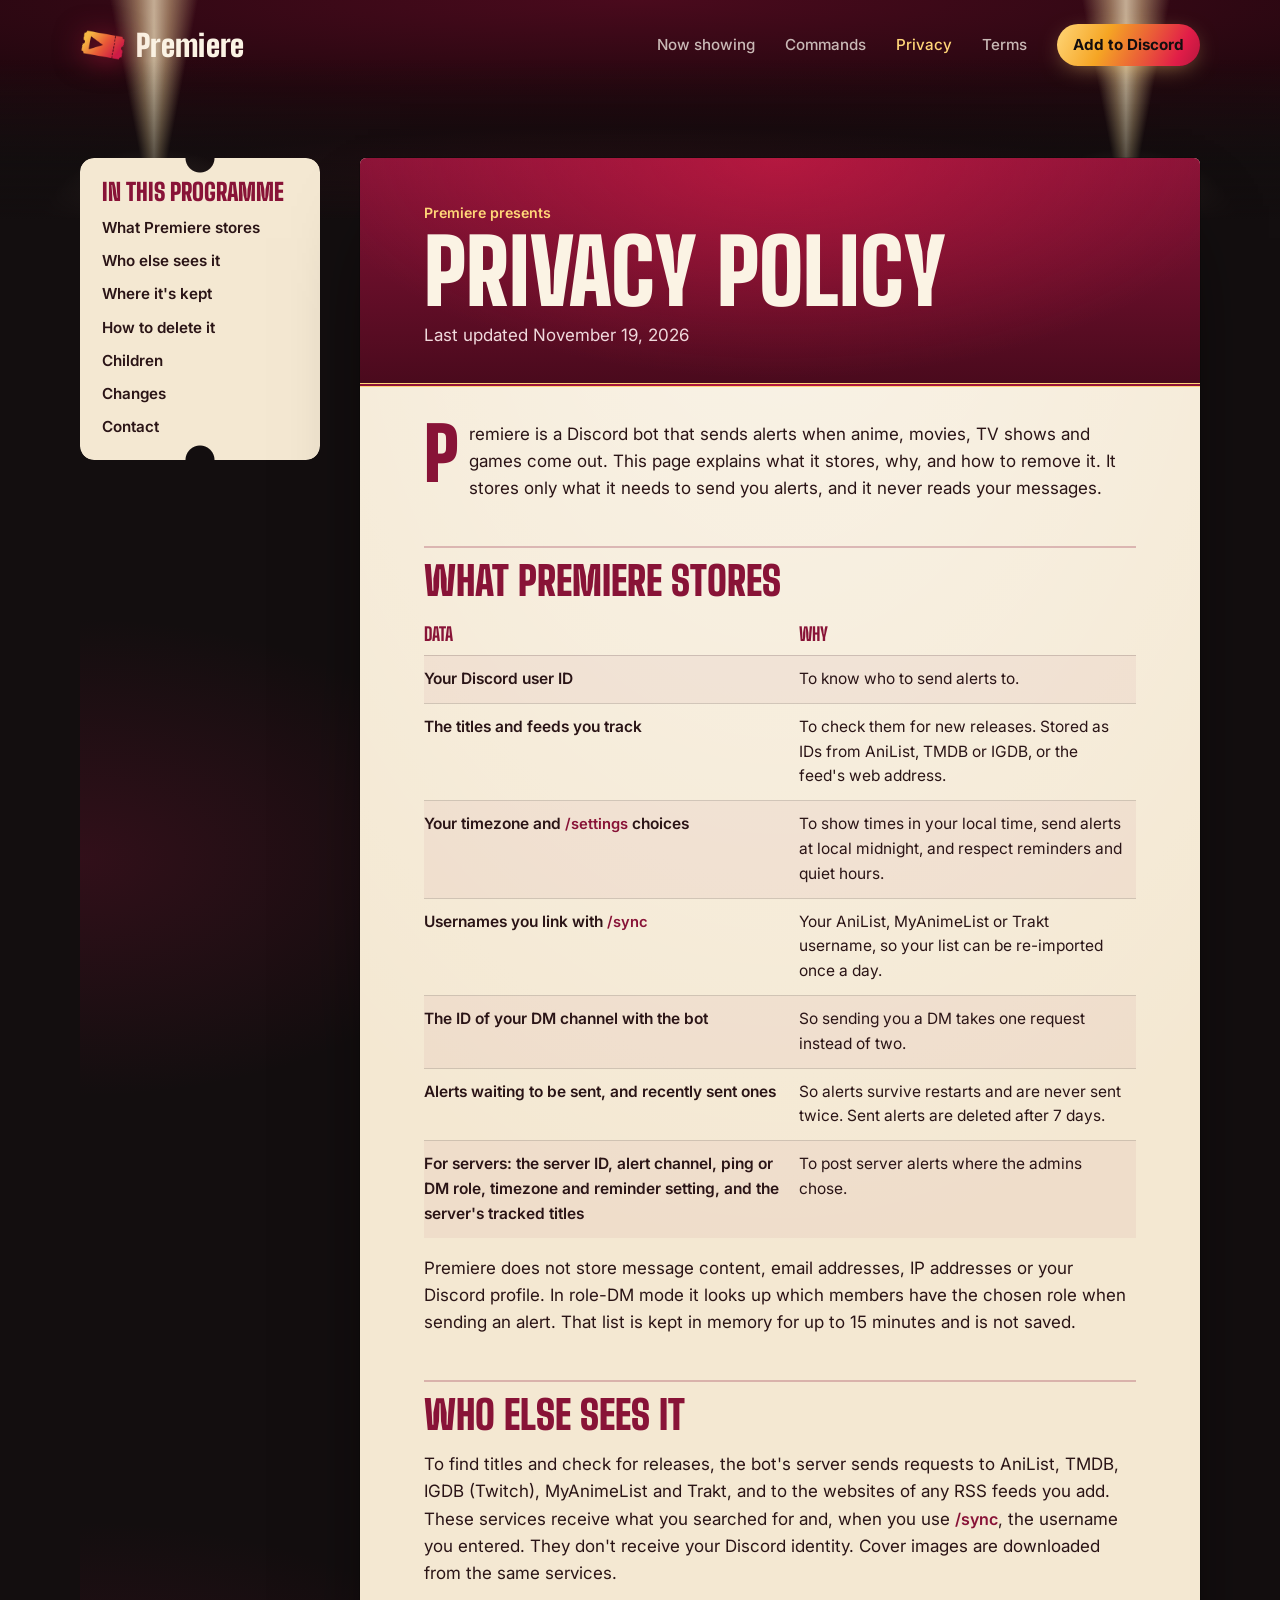
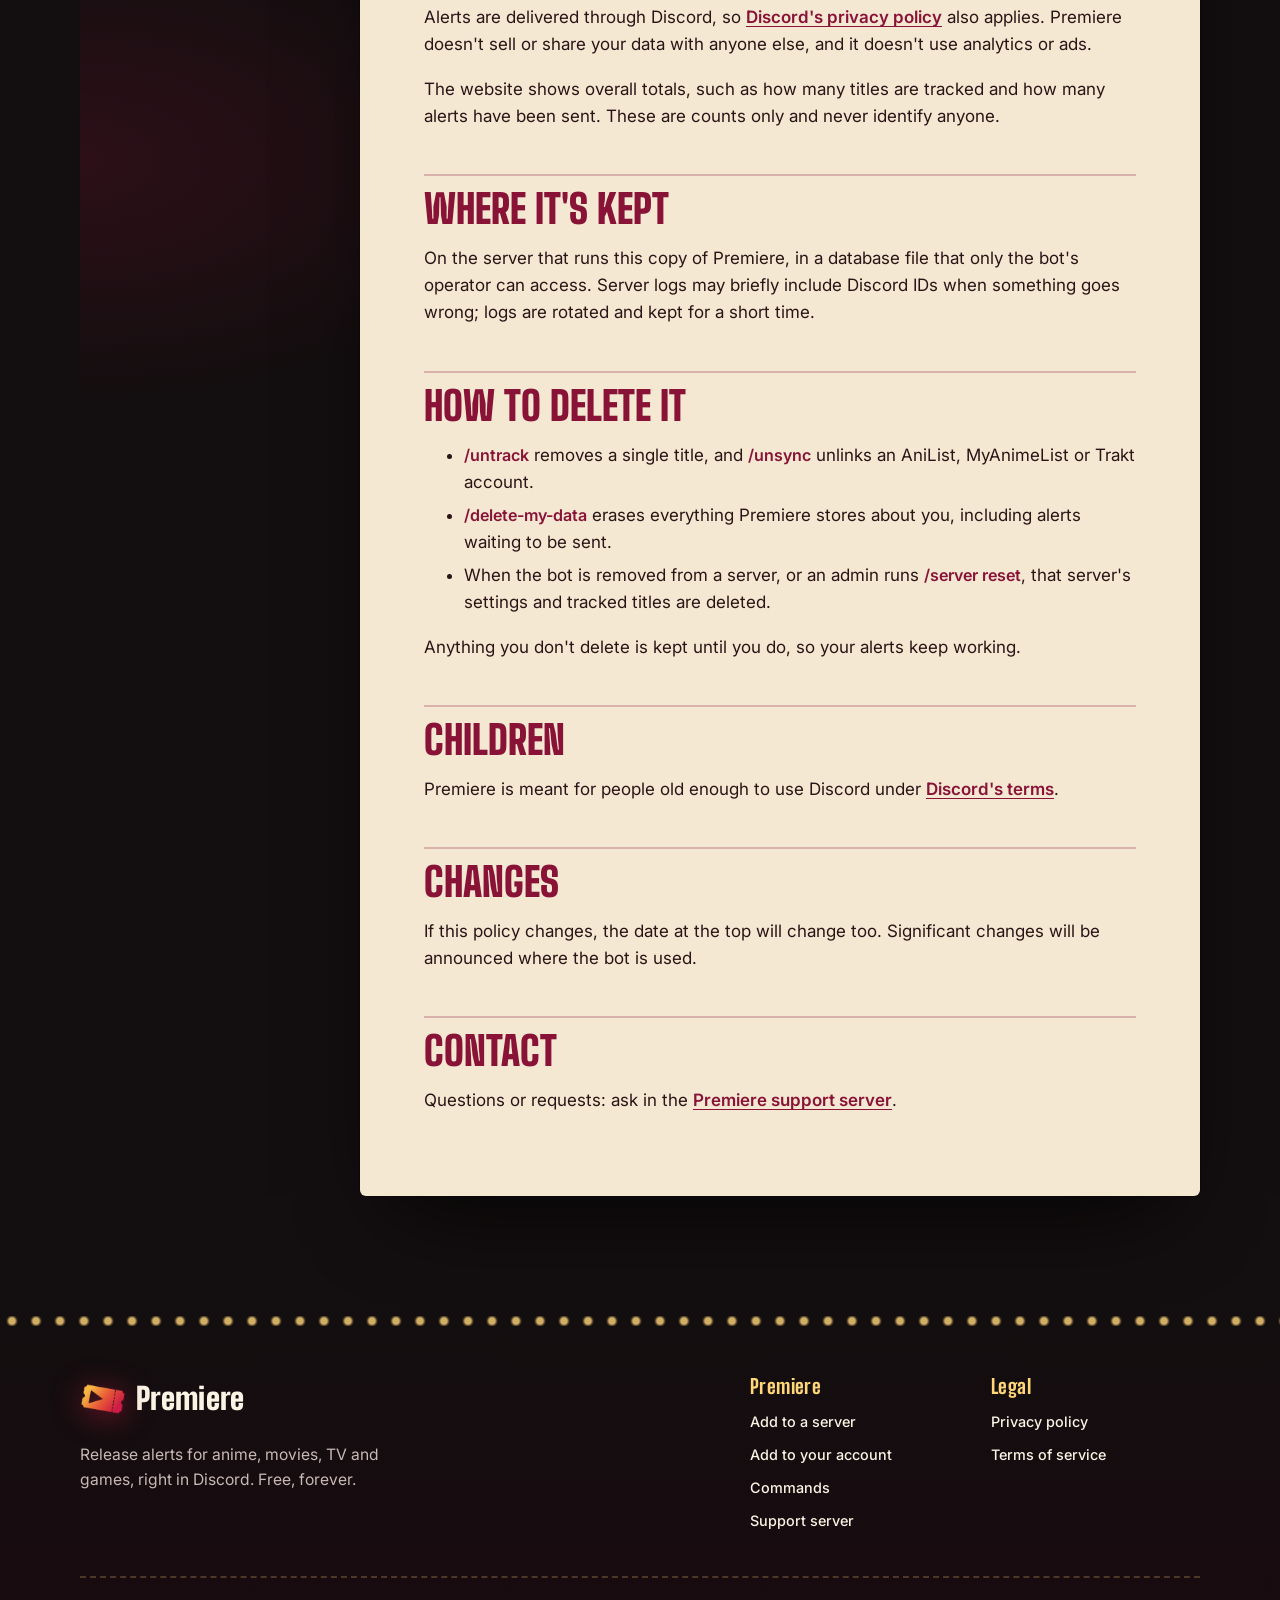
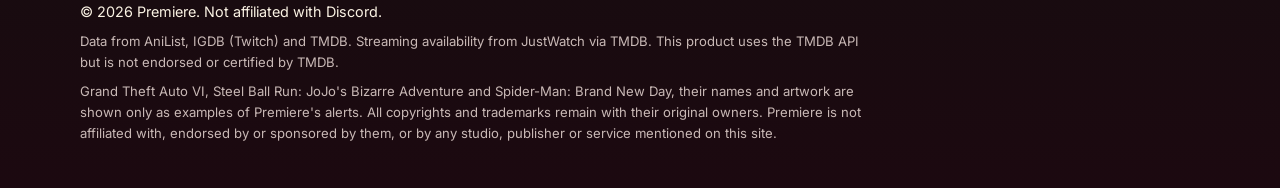
==== privacy.html @ 17293831 "Lobby cases for Why add Premiere, softer background, transparent favicon - Each promise is a lit pos" ====
<!doctype html>
<html lang="en">
<head>
  <meta charset="utf-8">
  <meta name="viewport" content="width=device-width, initial-scale=1">
  <title>Privacy policy · Premiere</title>
  <meta name="description" content="What the Premiere Discord bot stores, why, and how to delete it.">
  <link rel="icon" href="favicon.ico" sizes="48x48">
  <link rel="icon" href="assets/favicon.png" type="image/png">
  <link rel="apple-touch-icon" href="assets/apple-touch-icon.png">
  <link rel="preconnect" href="https://fonts.googleapis.com">
  <link rel="preconnect" href="https://fonts.gstatic.com" crossorigin>
  <link href="https://fonts.googleapis.com/css2?family=Big+Shoulders+Display:wght@800;900&family=Inter:wght@400;500;600;700&display=swap" rel="stylesheet">
  <link rel="stylesheet" href="style.css">
</head>
<body>
  <div class="stage stage-short">
    <div class="searchlight left" aria-hidden="true"></div>
    <div class="searchlight right" aria-hidden="true"></div>
    <header class="site-header wrap">
    <a class="brand" href="./"><img src="assets/logo.png" alt="" width="44" height="44">Premiere</a>
    <nav class="site-nav" aria-label="Site">
      <a class="nav-extra" href="./#now-showing">Now showing</a>
      <a class="nav-extra" href="./#commands">Commands</a>
      <a href="privacy.html" aria-current="page">Privacy</a>
      <a href="terms.html">Terms</a>
      <a class="nav-cta" href="https://discord.com/oauth2/authorize?client_id=1572778431991517194&amp;scope=bot+applications.commands&amp;permissions=183296&amp;integration_type=0">Add to Discord</a>
    </nav>
  </header>
  </div>

  <main class="wrap playbill-stage">
      <div class="playbill-layout">
        <nav class="toc" aria-label="On this page">
          <p>In this programme</p>
          <ol>
          <li><a href="#what-premiere-stores">What Premiere stores</a></li>
          <li><a href="#who-else-sees-it">Who else sees it</a></li>
          <li><a href="#where-its-kept">Where it's kept</a></li>
          <li><a href="#how-to-delete-it">How to delete it</a></li>
          <li><a href="#children">Children</a></li>
          <li><a href="#changes">Changes</a></li>
          <li><a href="#contact">Contact</a></li>
          </ol>
        </nav>
        <article class="playbill">
          <header class="playbill-band">
            <small>Premiere presents</small>
            <h1>Privacy policy</h1>
            <p class="updated">Last updated November 19, 2026</p>
          </header>
<p>Premiere is a Discord bot that sends alerts when anime, movies, TV shows and games come out. This page explains what it stores, why, and how to remove it. It stores only what it needs to send you alerts, and it never reads your messages.</p>

    <h2 id="what-premiere-stores">What Premiere stores</h2>
    <table>
      <thead><tr><th scope="col">Data</th><th scope="col">Why</th></tr></thead>
      <tbody>
        <tr><td>Your Discord user ID</td><td>To know who to send alerts to.</td></tr>
        <tr><td>The titles and feeds you track</td><td>To check them for new releases. Stored as IDs from AniList, TMDB or IGDB, or the feed's web address.</td></tr>
        <tr><td>Your timezone and <code>/settings</code> choices</td><td>To show times in your local time, send alerts at local midnight, and respect reminders and quiet hours.</td></tr>
        <tr><td>Usernames you link with <code>/sync</code></td><td>Your AniList, MyAnimeList or Trakt username, so your list can be re-imported once a day.</td></tr>
        <tr><td>The ID of your DM channel with the bot</td><td>So sending you a DM takes one request instead of two.</td></tr>
        <tr><td>Alerts waiting to be sent, and recently sent ones</td><td>So alerts survive restarts and are never sent twice. Sent alerts are deleted after 7 days.</td></tr>
        <tr><td>For servers: the server ID, alert channel, ping or DM role, timezone and reminder setting, and the server's tracked titles</td><td>To post server alerts where the admins chose.</td></tr>
      </tbody>
    </table>

    <p>Premiere does not store message content, email addresses, IP addresses or your Discord profile. In role-DM mode it looks up which members have the chosen role when sending an alert. That list is kept in memory for up to 15 minutes and is not saved.</p>

    <h2 id="who-else-sees-it">Who else sees it</h2>
    <p>To find titles and check for releases, the bot's server sends requests to AniList, TMDB, IGDB (Twitch), MyAnimeList and Trakt, and to the websites of any RSS feeds you add. These services receive what you searched for and, when you use <code>/sync</code>, the username you entered. They don't receive your Discord identity. Cover images are downloaded from the same services.</p>
    <p>Alerts are delivered through Discord, so <a href="https://discord.com/privacy">Discord's privacy policy</a> also applies. Premiere doesn't sell or share your data with anyone else, and it doesn't use analytics or ads.</p>
    <p>The website shows overall totals, such as how many titles are tracked and how many alerts have been sent. These are counts only and never identify anyone.</p>

    <h2 id="where-its-kept">Where it's kept</h2>
    <p>On the server that runs this copy of Premiere, in a database file that only the bot's operator can access. Server logs may briefly include Discord IDs when something goes wrong; logs are rotated and kept for a short time.</p>

    <h2 id="how-to-delete-it">How to delete it</h2>
    <ul>
      <li><code>/untrack</code> removes a single title, and <code>/unsync</code> unlinks an AniList, MyAnimeList or Trakt account.</li>
      <li><code>/delete-my-data</code> erases everything Premiere stores about you, including alerts waiting to be sent.</li>
      <li>When the bot is removed from a server, or an admin runs <code>/server reset</code>, that server's settings and tracked titles are deleted.</li>
    </ul>
    <p>Anything you don't delete is kept until you do, so your alerts keep working.</p>

    <h2 id="children">Children</h2>
    <p>Premiere is meant for people old enough to use Discord under <a href="https://discord.com/terms">Discord's terms</a>.</p>

    <h2 id="changes">Changes</h2>
    <p>If this policy changes, the date at the top will change too. Significant changes will be announced where the bot is used.</p>

    <h2 id="contact">Contact</h2>
    <p>Questions or requests: ask in the <a href="https://discord.gg/dvxegavKFR">Premiere support server</a>.</p>
        </article>
      </div>
    </main>

  <footer class="site-footer">
    <div class="wrap footer-grid">
      <div class="footer-brand">
        <a class="brand" href="./"><img src="assets/logo.png" alt="" width="46" height="46">Premiere</a>
        <p>Release alerts for anime, movies, TV and games, right in Discord. Free, forever.</p>
      </div>
      <nav class="footer-cols" aria-label="Footer">
        <div>
          <h2>Premiere</h2>
          <ul>
            <li><a data-invite="server" href="https://discord.com/oauth2/authorize?client_id=1572778431991517194&amp;scope=bot+applications.commands&amp;permissions=183296&amp;integration_type=0">Add to a server</a></li>
            <li><a data-invite="user" href="https://discord.com/oauth2/authorize?client_id=1572778431991517194&amp;scope=applications.commands&amp;integration_type=1">Add to your account</a></li>
            <li><a href="./#commands">Commands</a></li>
            <li><a href="https://discord.gg/dvxegavKFR">Support server</a></li>
          </ul>
        </div>
        <div>
          <h2>Legal</h2>
          <ul>
            <li><a href="privacy.html">Privacy policy</a></li>
            <li><a href="terms.html">Terms of service</a></li>
          </ul>
        </div>
      </nav>
    </div>
    <div class="wrap footer-fine">
      <p class="owner">&copy; 2026 Premiere. Not affiliated with Discord.</p>
      <p>Data from AniList, IGDB (Twitch) and TMDB. Streaming availability from JustWatch via TMDB. This product uses the TMDB API but is not endorsed or certified by TMDB.</p>
      <p>Grand Theft Auto VI, Steel Ball Run: JoJo's Bizarre Adventure and Spider-Man: Brand New Day, their names and artwork are shown only as examples of Premiere's alerts. All copyrights and trademarks remain with their original owners. Premiere is not affiliated with, endorsed by or sponsored by them, or by any studio, publisher or service mentioned on this site.</p>
    </div>
  </footer>
</body>
</html>
---- style.css ----
/* Premiere: a cinema premiere. Searchlights, a marquee, film, tickets, a playbill.
   Palette is the ticket logo's: champagne gold into crimson and velvet. */
:root {
  --ink: #130e0f;
  --ink-2: #1c1517;
  --line: #3a2a2d;
  --velvet: #881337;
  --velvet-deep: #4a0a1d;
  --crimson: #e11d48;
  --amber: #f5a524;
  --champagne: #ffd678;
  --paper: #fbf3e4;
  --paper-dim: #c9b9b6;
  --playbill: #f4e8d2;
  --playbill-ink: #2a1416;
  --ticket: linear-gradient(115deg, #ffd678 0%, #f5a524 34%, #ea5b38 62%, #e11d48 84%, #b8163f 100%);

  --display: "Big Shoulders Display", "Arial Narrow", sans-serif;
  --body: "Inter", system-ui, -apple-system, "Segoe UI", sans-serif;

  --measure: 66ch;
  --gutter: clamp(16px, 4vw, 40px);
}

*, *::before, *::after { box-sizing: border-box; }
html { color-scheme: dark; scroll-behavior: smooth; }

body {
  margin: 0;
  background: var(--ink);
  color: var(--paper);
  font: 400 1.0625rem/1.6 var(--body);
  -webkit-font-smoothing: antialiased;
  overflow-x: clip;  /* clip (not hidden) keeps the sticky contents list working */
}

img { max-width: 100%; height: auto; display: block; }
a { color: var(--champagne); text-underline-offset: 3px; }
a:hover { color: #fff; }
[hidden] { display: none !important; }
code { font: 600 0.95em/1 var(--body); color: var(--champagne); }

:focus-visible { outline: 3px solid var(--champagne); outline-offset: 3px; border-radius: 6px; }

.sr-only {
  position: absolute; width: 1px; height: 1px; padding: 0; margin: -1px;
  overflow: hidden; clip: rect(0 0 0 0); white-space: nowrap; border: 0;
}

.wrap { width: min(1120px, 100% - 2 * var(--gutter)); margin-inline: auto; }

/* ── Header ─────────────────────────────────────────────────────────── */
.site-header {
  position: relative;
  z-index: 5;
  display: flex;
  align-items: center;
  justify-content: space-between;
  gap: 16px;
  padding-block: 22px;
}
.brand {
  display: inline-flex;
  align-items: center;
  gap: 10px;
  color: var(--paper);
  text-decoration: none;
  font: 900 1.9rem/1 var(--display);
  letter-spacing: 0.01em;
}
.brand img { width: 46px; height: 46px; filter: drop-shadow(0 4px 14px rgba(225, 29, 72, 0.5)); }
.site-nav { display: flex; gap: clamp(14px, 3vw, 30px); font-size: 0.95rem; font-weight: 500; }
.site-nav a { color: var(--paper-dim); text-decoration: none; }
.site-nav { align-items: center; }
.site-nav a:hover, .site-nav a[aria-current="page"] { color: var(--champagne); }
.site-nav a.nav-cta {
  padding: 9px 16px;
  border-radius: 999px;
  background: var(--ticket);
  color: var(--ink);
  font-weight: 700;
  box-shadow: 0 6px 24px -8px rgba(255, 214, 120, 0.6);
}
.site-nav a.nav-cta:hover { color: var(--ink); filter: brightness(1.08); }

/* ── Stage: velvet backdrop with sweeping searchlights ──────────────── */
.stage {
  position: relative;
  isolation: isolate;
  overflow: hidden;
  background:
    radial-gradient(70% 60% at 50% 100%, rgba(225, 29, 72, 0.35), transparent 70%),
    radial-gradient(120% 80% at 50% 0%, var(--velvet-deep) 0%, #24070f 55%, var(--ink) 100%);
}
/* Floor: the stage fades into the page. */
.stage::after {
  content: "";
  position: absolute;
  inset: auto 0 0;
  height: 160px;
  background: linear-gradient(180deg, transparent, var(--ink));
  z-index: -1;
}

/* Each beam is a soft wedge drawn with a conic gradient (soft edges come from the
   gradient itself: no blur, no clipping), faded along its length with a mask.
   Only `transform` animates, so the browser can run it on the GPU. */
.searchlight {
  --beam: rgba(255, 228, 165, 0.5);
  position: absolute;
  bottom: -4%;
  width: 70vh;
  height: 150vh;
  margin-left: -35vh;  /* centre the wedge's tip on the anchor point */
  transform-origin: 50% 100%;
  background:
    radial-gradient(18% 6% at 50% 100%, rgba(255, 240, 200, 0.55), transparent 100%),
    conic-gradient(from -11deg at 50% 100%,
      transparent 0deg, var(--beam) 7deg, rgba(255, 240, 200, 0.78) 11deg, var(--beam) 15deg,
      transparent 22deg, transparent 360deg);
  -webkit-mask-image: linear-gradient(to top, #000 0%, rgba(0, 0, 0, 0.7) 55%, transparent 100%);
          mask-image: linear-gradient(to top, #000 0%, rgba(0, 0, 0, 0.7) 55%, transparent 100%);
  will-change: transform;
  z-index: -1;
  pointer-events: none;
}
/* A mirrored pair on one shared timeline, so they swing together and cross. */
.searchlight.left  { left: 12%; animation: sweep-left 9s ease-in-out infinite alternate; }
.searchlight.right { left: 88%; animation: sweep-right 9s ease-in-out infinite alternate; }
/* Swing stays within view: each beam leans outward, then crosses over the ticket. */
@keyframes sweep-left  { from { transform: rotate(-10deg); } to { transform: rotate(26deg); } }
@keyframes sweep-right { from { transform: rotate(10deg); } to { transform: rotate(-26deg); } }

.hero { padding-block: clamp(16px, 4vw, 44px) clamp(56px, 7vw, 84px); }
#now-showing { padding-top: clamp(16px, 3vw, 32px); }

/* ── The ticket ─────────────────────────────────────────────────────── */
.ticket {
  --notch: clamp(22px, 3.2vw, 34px);
  position: relative;
  display: grid;
  grid-template-columns: 1fr minmax(240px, 30%);
  background: var(--ticket);
  color: var(--ink);
  border-radius: 28px;
  -webkit-mask:
    radial-gradient(circle at 0 50%, transparent var(--notch), #000 calc(var(--notch) + 1px)) left / 51% 100% no-repeat,
    radial-gradient(circle at 100% 50%, transparent var(--notch), #000 calc(var(--notch) + 1px)) right / 51% 100% no-repeat;
          mask:
    radial-gradient(circle at 0 50%, transparent var(--notch), #000 calc(var(--notch) + 1px)) left / 51% 100% no-repeat,
    radial-gradient(circle at 100% 50%, transparent var(--notch), #000 calc(var(--notch) + 1px)) right / 51% 100% no-repeat;
  transform: rotate(-1.6deg);
  animation: admit 1100ms cubic-bezier(.2, .8, .2, 1) 200ms both;
}
/* Foil sheen that crosses the ticket once on load. */
.ticket::after {
  content: "";
  position: absolute;
  inset: 0;
  background: linear-gradient(105deg, transparent 35%, rgba(255, 255, 255, 0.55) 48%, transparent 60%);
  transform: translateX(-120%);
  animation: sheen 1600ms ease-out 1100ms forwards;
  pointer-events: none;
}
@keyframes admit { from { transform: translateY(40px) rotate(-6deg) scale(0.96); opacity: 0; } to { transform: rotate(-1.6deg); opacity: 1; } }
@keyframes sheen { to { transform: translateX(120%); } }

.ticket-main {
  display: flex;
  flex-direction: column;
  justify-content: center;
  padding: clamp(32px, 5vw, 60px) clamp(32px, 5.5vw, 72px);
}
.ticket h1 {
  margin: 0 0 20px;
  font: 900 clamp(3.4rem, 8.4vw, 7.6rem)/0.86 var(--display);
  text-transform: uppercase;
  max-width: 10ch;
}
.ticket p { margin: 0; max-width: 40ch; font-size: clamp(1.02rem, 1.6vw, 1.2rem); font-weight: 500; color: #2a1414; }
.ticket-stub {
  display: flex;
  flex-direction: column;
  justify-content: center;
  gap: 10px;
  padding: clamp(26px, 3.4vw, 40px) clamp(26px, 4vw, 46px);
  border-left: 4px dashed rgba(19, 14, 15, 0.55);
}

.ticket .admit {
  margin: 0;
  max-width: none;
  font: 900 clamp(2.2rem, 3.6vw, 3rem)/0.9 var(--display);
  text-transform: uppercase;
  color: #3a0d18;
}
.ticket .admit-sub { margin: -4px 0 6px; max-width: none; font-weight: 600; font-size: 0.98rem; color: #3a0d18; }
.stub-link { color: inherit; font-weight: 600; font-size: 0.92rem; text-align: center; }
.ticket .stub-link { color: #2a0a12; }
.ticket .stub-link:hover { color: #000; }
/* Decorative barcode and serial, like a real ticket stub. */
.barcode { display: grid; gap: 4px; margin-top: 8px; opacity: 0.8; }
.barcode span {
  height: 34px;
  background: repeating-linear-gradient(90deg,
    #2a0a12 0 2px, transparent 2px 4px, #2a0a12 4px 5px, transparent 5px 8px,
    #2a0a12 8px 11px, transparent 11px 12px, #2a0a12 12px 13px, transparent 13px 16px);
}
.barcode small { font-weight: 700; font-size: 0.75rem; letter-spacing: 0.2em; color: #2a0a12; text-align: center; }

.btn {
  display: block;
  padding: 16px 20px;
  border-radius: 12px;
  text-align: center;
  text-decoration: none;
  font-weight: 700;
  font-size: 1.02rem;
  transition: transform 120ms ease, background-color 120ms ease;
}
.btn:active { transform: translateY(1px); }
.btn-primary { background: var(--ink); color: var(--paper); }
.btn-primary:hover { background: #000; color: #fff; }
.btn-secondary { background: rgba(255, 243, 228, 0.42); color: var(--ink); box-shadow: inset 0 0 0 2px var(--ink); }
.btn-secondary:hover { background: rgba(255, 243, 228, 0.6); color: var(--ink); }

/* ── House lights: soft pools of stage light spilling down the page ── */
main { position: relative; isolation: isolate; }
main::before {
  content: "";
  position: absolute;
  inset: 0;
  z-index: -1;
  pointer-events: none;
  background:
    radial-gradient(38% 9% at 0% 24%, rgba(136, 19, 55, 0.26), transparent 100%),
    radial-gradient(34% 8% at 100% 40%, rgba(245, 165, 36, 0.07), transparent 100%),
    radial-gradient(40% 9% at 0% 58%, rgba(136, 19, 55, 0.22), transparent 100%),
    radial-gradient(36% 8% at 100% 78%, rgba(136, 19, 55, 0.2), transparent 100%);
}

/* ── Section headings ───────────────────────────────────────────────── */
section { padding-block: clamp(48px, 8vw, 96px); }
.section-title {
  margin: 0 0 14px;
  font: 900 clamp(2.6rem, 6vw, 4.4rem)/0.9 var(--display);
  text-transform: uppercase;
  letter-spacing: 0.005em;
}
.lede { margin: 0 0 36px; max-width: var(--measure); color: var(--paper-dim); font-size: 1.08rem; }

/* ── Marquee: bulbs around a split-flap board ───────────────────────── */
.marquee {
  --bulb: 12px;
  position: relative;
  padding: 34px;
  border-radius: 22px;
  background: linear-gradient(180deg, #2a0b15, #1a080d);
  box-shadow: 0 0 0 3px #5a1426, 0 30px 80px -30px rgba(225, 29, 72, 0.6), inset 0 0 40px rgba(0, 0, 0, 0.6);
}
/* Bulbs: two interleaved sets that take turns lighting up (a chase). Only
   opacity animates, which the browser composites on the GPU: no repainting. */
.marquee::before, .marquee::after {
  content: "";
  position: absolute;
  inset: 10px;
  border-radius: 16px;
  --dot-x: radial-gradient(circle at 13px 50%, #fff3c4 0 3px, #ffd678 4px, rgba(255, 214, 120, 0.25) 6px, transparent 8px);
  --dot-y: radial-gradient(circle at 50% 13px, #fff3c4 0 3px, #ffd678 4px, rgba(255, 214, 120, 0.25) 6px, transparent 8px);
  background:
    var(--dot-x) var(--off) 0 / 52px var(--bulb) repeat-x,
    var(--dot-x) var(--off) 100% / 52px var(--bulb) repeat-x,
    var(--dot-y) 0 var(--off) / var(--bulb) 52px repeat-y,
    var(--dot-y) 100% var(--off) / var(--bulb) 52px repeat-y;
  pointer-events: none;
  will-change: opacity;
  animation: bulbs 1.1s steps(1, end) infinite;
}
.marquee::before { --off: 0px; }
.marquee::after { --off: 26px; animation-delay: -0.55s; }
@keyframes bulbs { 0% { opacity: 1; } 50% { opacity: 0.28; } }
/* With JS, bulbs are placed at equal steps along each side, corners included. */
.marquee.has-bulbs::before, .marquee.has-bulbs::after { content: none; }
.bulbs {
  position: absolute;
  inset: 0;
  pointer-events: none;
  will-change: opacity;
  animation: bulbs 1.1s steps(1, end) infinite;
}
.bulbs-b { animation-delay: -0.55s; }
.bulbs i {
  position: absolute;
  width: 16px;
  height: 16px;
  margin: -8px 0 0 -8px;
  background: radial-gradient(circle, #fff3c4 0 3px, #ffd678 4px, rgba(255, 214, 120, 0.25) 6px, transparent 8px);
}

.marquee-title {
  margin: 0 0 18px;
  text-align: center;
  font: 900 clamp(1.5rem, 3vw, 2.2rem)/1 var(--display);
  text-transform: uppercase;
  letter-spacing: 0.14em;
  color: var(--champagne);
  text-shadow: 0 0 18px rgba(255, 214, 120, 0.6);
}

.board { display: grid; gap: 8px; }
.board-row { display: flex; gap: clamp(8px, 1.4vw, 18px); justify-content: center; }
.board-col { display: flex; gap: 2px; }
.flap {
  --cell: clamp(13px, 1.75vw, 20px);
  position: relative;
  width: var(--cell);
  height: calc(var(--cell) * 1.45);
  display: grid;
  place-items: center;
  border-radius: 3px;
  background: linear-gradient(180deg, #2b2325 0 49%, #1a1415 51% 100%);
  color: var(--paper);
  font: 800 calc(var(--cell) * 1.05)/1 var(--display);
  text-transform: uppercase;
  box-shadow: inset 0 -1px 0 rgba(255, 255, 255, 0.05), 0 1px 0 rgba(0, 0, 0, 0.6);
}
/* The hinge line across the middle of each tile. */
.flap::after {
  content: "";
  position: absolute;
  left: 0;
  right: 0;
  top: 50%;
  height: 1px;
  background: rgba(0, 0, 0, 0.75);
}
.flap.flip { animation: flip 90ms linear; }
@keyframes flip { 50% { transform: scaleY(0.15); filter: brightness(1.4); } }
.col-type .flap { color: var(--champagne); }
.col-status .flap { color: #ff7b93; }
.board-row.is-out .col-status .flap { color: var(--champagne); }

/* The pitch under the board. */
.pitch {
  display: flex;
  align-items: center;
  justify-content: space-between;
  gap: 24px 40px;
  margin-top: 30px;
}
.pitch p { margin: 0; max-width: 58ch; font-size: 1.15rem; color: var(--paper); }
.btn-glow {
  flex: none;
  background: var(--ticket);
  color: var(--ink);
  padding-inline: 28px;
  box-shadow: 0 10px 40px -12px rgba(255, 214, 120, 0.7);
}
.btn-glow:hover { color: var(--ink); filter: brightness(1.08); }

/* ── Why add Premiere: lobby poster cases, each showing its promise ── */
.lobby {
  display: grid;
  grid-template-columns: repeat(3, minmax(0, 1fr));
  grid-template-areas:
    "midnight midnight free"
    "sync     dm       free"
    "server   server   server";
  gap: 20px;
}
.case-midnight { grid-area: midnight; }
.case-free { grid-area: free; }
.case-sync { grid-area: sync; }
.case-dm { grid-area: dm; }
.case-server { grid-area: server; }

/* A brass-framed lightbox: lit from the top like a poster case in a lobby. */
.case {
  position: relative;
  display: flex;
  flex-direction: column;
  gap: 10px;
  padding: 26px;
  border-radius: 8px;
  background:
    radial-gradient(90% 60% at 50% 0%, rgba(255, 214, 120, 0.09), transparent 70%),
    linear-gradient(180deg, #221619, #170f11);
  box-shadow:
    inset 0 0 0 1px rgba(255, 214, 120, 0.28),
    inset 0 0 0 7px #140d0f,
    inset 0 0 0 8px rgba(255, 214, 120, 0.12),
    0 24px 50px -30px rgba(0, 0, 0, 0.9);
}
.case h3 { margin: 6px 0 0; font: 900 clamp(1.8rem, 3vw, 2.4rem)/0.92 var(--display); text-transform: uppercase; color: var(--champagne); }
.case p { margin: 0; color: var(--paper-dim); max-width: 46ch; }
.case-show {
  display: grid;
  place-items: center;
  min-height: 132px;
  margin-bottom: 8px;
  padding: 18px;
  border-radius: 4px;
  background: rgba(0, 0, 0, 0.32);
}

/* Midnight: a split-flap clock that reads 00:00 in city after city. */
.case-midnight { display: grid; grid-template-columns: minmax(0, 1fr) minmax(0, 1fr); grid-template-rows: auto 1fr; column-gap: 26px; }
.case-midnight .case-show { grid-row: 1 / span 2; margin: 0; min-height: 200px; }
.case-midnight h3 { align-self: end; }
.clock { display: grid; justify-items: center; gap: 12px; }
.clock-time, .clock-city { display: flex; gap: 3px; }
.clock-time .flap { --cell: clamp(26px, 3.4vw, 40px); color: var(--champagne); }
.clock-city .flap { --cell: clamp(13px, 1.5vw, 17px); }

/* Free, forever: the one case that gets the ticket gradient. */
.case-free { background: var(--ticket); box-shadow: 0 30px 70px -30px rgba(225, 29, 72, 0.7); }
.case-free h3 { color: var(--ink); font-size: clamp(2.4rem, 4.4vw, 3.6rem); }
.case-free p { color: #2a1414; font-weight: 500; font-size: 1.08rem; }
.case-free .case-show { flex: 1; background: none; padding: 8px 0; }
.mini-ticket {
  --n: 13px;
  display: grid;
  width: min(100%, 230px);
  padding: 22px 26px;
  border-radius: 12px;
  background: var(--ink);
  color: var(--paper);
  text-align: center;
  transform: rotate(-4deg);
  -webkit-mask:
    radial-gradient(circle at 0 50%, transparent var(--n), #000 calc(var(--n) + 1px)) left / 51% 100% no-repeat,
    radial-gradient(circle at 100% 50%, transparent var(--n), #000 calc(var(--n) + 1px)) right / 51% 100% no-repeat;
          mask:
    radial-gradient(circle at 0 50%, transparent var(--n), #000 calc(var(--n) + 1px)) left / 51% 100% no-repeat,
    radial-gradient(circle at 100% 50%, transparent var(--n), #000 calc(var(--n) + 1px)) right / 51% 100% no-repeat;
}
.mini-price { display: grid; font: 900 3.6rem/0.9 var(--display); color: var(--champagne); }
.mini-price small { font: 700 0.8rem/1.4 var(--body); color: var(--paper-dim); }
.mini-admit { margin-top: 12px; padding-top: 12px; border-top: 2px dashed rgba(255, 214, 120, 0.35); font: 800 1.15rem/1 var(--display); text-transform: uppercase; letter-spacing: 0.06em; }

/* Set it up once: three lists flowing into one. */
.case-sync .case-show { gap: 10px; }
.sources { display: flex; flex-wrap: wrap; justify-content: center; gap: 8px; margin: 0; padding: 0; list-style: none; }
.sources li { padding: 5px 12px; border-radius: 999px; background: var(--ink-2); box-shadow: inset 0 0 0 1px var(--line); font-size: 0.85rem; font-weight: 600; color: var(--paper); }
.sync-line { width: 2px; height: 22px; background: linear-gradient(var(--line), var(--champagne)); }
.sync-to { padding: 6px 14px; border-radius: 6px; background: var(--champagne); color: var(--ink); font-size: 0.85rem; font-weight: 700; }

/* A chat message, as it lands in your DMs or a channel. */
.msg { display: flex; gap: 12px; align-items: flex-start; width: 100%; max-width: 360px; text-align: left; }
.msg img { flex: none; width: 36px; height: 36px; border-radius: 50%; background: #2b1a1e; padding: 5px; }
.case .msg p { margin: 0; max-width: none; }
.msg-head { display: flex; align-items: center; gap: 6px; font-size: 0.9rem; color: var(--paper); }
.app-tag { padding: 1px 5px; border-radius: 4px; background: var(--velvet); color: #fff; font-size: 0.66rem; font-weight: 700; }
.msg-time { color: #8f7e80; font-size: 0.75rem; }
.case .msg-body { color: var(--paper); font-size: 0.95rem; }
.role { padding: 0 3px; border-radius: 3px; background: rgba(245, 165, 36, 0.18); color: var(--champagne); font-weight: 600; }
.case-server { display: grid; grid-template-columns: minmax(0, 1fr) minmax(0, 1fr); grid-template-rows: auto 1fr; column-gap: 26px; }
.case-server .case-show { grid-column: 2; grid-row: 1 / span 2; margin: 0; place-items: stretch; align-content: center; gap: 12px; }
.case-server h3 { grid-column: 1; grid-row: 1; align-self: end; }
.case-server p { grid-column: 1; }
.channel { margin: 0; font-weight: 700; color: var(--paper-dim); font-size: 0.9rem; }

/* ── Closing call to action ─────────────────────────────────────────── */
.closing {
  display: grid;
  grid-template-columns: minmax(0, 1.3fr) minmax(240px, 0.7fr);
  gap: 28px 56px;
  align-items: center;
  padding: clamp(32px, 5vw, 64px);
  border-radius: 26px;
  background:
    radial-gradient(80% 120% at 0% 0%, rgba(255, 214, 120, 0.25), transparent 60%),
    radial-gradient(70% 120% at 100% 100%, rgba(225, 29, 72, 0.45), transparent 60%),
    linear-gradient(135deg, #5a1026, var(--velvet-deep));
  box-shadow: 0 0 0 2px rgba(255, 214, 120, 0.35), 0 40px 100px -40px rgba(225, 29, 72, 0.7);
}
.closing h2 { margin: 0 0 10px; font: 900 clamp(2.4rem, 5.4vw, 4.2rem)/0.9 var(--display); text-transform: uppercase; }
.closing p { margin: 0; color: #f0d9dc; font-size: 1.12rem; }
.closing-actions { display: grid; gap: 12px; }
.closing .btn-primary { background: var(--ticket); color: var(--ink); }
.closing .btn-secondary { background: rgba(255, 243, 228, 0.12); color: var(--paper); box-shadow: inset 0 0 0 2px rgba(255, 243, 228, 0.7); }
.closing .stub-link { color: var(--champagne); }

/* ── Live stats: flip counters ──────────────────────────────────────── */
.stat-grid { margin: 0; display: grid; grid-template-columns: repeat(4, minmax(0, 1fr)); gap: 28px; }
.stat-grid > div { display: grid; gap: 10px; justify-items: start; }
.stat-grid dt { color: var(--paper-dim); font-weight: 500; }
.stat-grid dd { margin: 0; display: flex; gap: 3px; }
.stat-grid .flap { --cell: clamp(22px, 3vw, 38px); color: var(--champagne); }
.stat-grid > div:nth-child(3) .flap { color: #ff7b93; }
.stats-note { margin: 22px 0 0; color: var(--paper-dim); font-size: 0.92rem; }

/* ── Film strip of example alerts ───────────────────────────────────── */
.filmstrip {
  --hole: url("data:image/svg+xml,%3Csvg xmlns='http://www.w3.org/2000/svg' width='22' height='30'%3E%3Crect x='5' y='8' width='12' height='14' rx='3' fill='%23f4e8d2' fill-opacity='.85'/%3E%3C/svg%3E");
  position: relative;
  max-width: 980px;
  padding: 22px 52px;
  background: #0b0809;
  border-radius: 10px;
  box-shadow: 0 30px 80px -40px rgba(0, 0, 0, 0.9), 0 0 0 1px #2a2022;
}
.filmstrip::before, .filmstrip::after {
  content: "";
  position: absolute;
  top: 0;
  bottom: 0;
  width: 22px;
  background: var(--hole) center top / 22px 30px repeat-y;
}
.filmstrip::before { left: 15px; }
.filmstrip::after { right: 15px; }
.frame { margin: 0; padding-block: 14px; border-top: 2px solid #241b1d; }
.frame:first-child { border-top: 0; }
.frame img { width: 100%; border-radius: 6px; }

/* Flip tiles laid over the episode 2 box of the Steel Ball Run card. Sizes are
   percentages of the card image (900 x 250 design units), so they track it at
   any width. */
.countdown-card { position: relative; display: block; container-type: inline-size; }
.countdown {
  position: absolute;
  left: 74.268%;
  top: 66.8%;
  width: 21.687%;
  height: 14.703%;
  display: grid;
  grid-template-columns: repeat(7, 1fr);
  gap: 0.259cqw;
  pointer-events: none;
}
.countdown .flap {
  width: auto;
  height: auto;
  border-radius: 0.333cqw;
  background: linear-gradient(180deg, #2e2527 0 50%, #1b1516 50% 100%);
  color: #ffd678;
  font: 900 2.991cqw/1 var(--display);
}
.frame figcaption { margin-top: 10px; color: var(--paper-dim); font-size: 0.95rem; }
.frame figcaption b { color: var(--paper); font-weight: 600; }

/* ── What it follows: a fan of tickets ──────────────────────────────── */
.tickets { display: flex; flex-wrap: wrap; gap: 22px; justify-content: center; padding: 10px 0 0; margin: 0; list-style: none; }
.stub {
  --notch: 14px;
  position: relative;
  width: min(100%, 330px);
  padding: 24px 26px 22px;
  border-radius: 16px;
  color: var(--ink);
  -webkit-mask:
    radial-gradient(circle at 0 62%, transparent var(--notch), #000 calc(var(--notch) + 1px)) left / 51% 100% no-repeat,
    radial-gradient(circle at 100% 62%, transparent var(--notch), #000 calc(var(--notch) + 1px)) right / 51% 100% no-repeat;
          mask:
    radial-gradient(circle at 0 62%, transparent var(--notch), #000 calc(var(--notch) + 1px)) left / 51% 100% no-repeat,
    radial-gradient(circle at 100% 62%, transparent var(--notch), #000 calc(var(--notch) + 1px)) right / 51% 100% no-repeat;
  transition: transform 220ms cubic-bezier(.2, .8, .2, 1);
}
/* Solid colours walking along the palette (the gradient is kept for the hero ticket). */
.stub:nth-child(1) { background: var(--champagne); transform: rotate(-3deg); }
.stub:nth-child(2) { background: var(--amber); transform: rotate(2deg) translateY(10px); }
.stub:nth-child(3) { background: var(--playbill); transform: rotate(-1.5deg); }
.stub:nth-child(4) { background: #c8173f; color: var(--paper); transform: rotate(2.5deg) translateY(8px); }
.stub:nth-child(5) { background: var(--velvet); color: var(--paper); transform: rotate(-2deg); }
.stub:hover { transform: rotate(0) translateY(-6px); }
.stub h3 { margin: 0 0 4px; font: 900 2.4rem/0.9 var(--display); text-transform: uppercase; }
.stub p { margin: 0; font-weight: 500; font-size: 0.98rem; }
.stub .perf {
  margin: 16px -26px 12px;
  border-top: 3px dashed currentColor;
  opacity: 0.4;
}
.stub small { display: block; font-size: 0.85rem; font-weight: 600; opacity: 0.75; }

/* ── Commands: a felt letterboard ───────────────────────────────────── */
.letterboard {
  max-width: 980px;
  padding: clamp(22px, 4vw, 40px);
  border-radius: 8px;
  border: 14px solid #3a1d12;
  border-image: linear-gradient(135deg, #8a5a2b, #3a1d12 40%, #6b3f1d 70%, #2a140c) 1;
  background:
    repeating-linear-gradient(180deg, transparent 0 34px, rgba(0, 0, 0, 0.55) 34px 37px),
    radial-gradient(120% 120% at 30% 20%, #262022, #141011);
  box-shadow: 0 30px 80px -40px rgba(0, 0, 0, 0.9);
}
.letterboard ul { margin: 0; padding: 0; list-style: none; display: grid; gap: 0; }
.letterboard li {
  display: grid;
  grid-template-columns: minmax(170px, auto) 1fr;
  align-items: baseline;
  column-gap: 26px;
  min-height: 37px;
  font: 800 clamp(1.2rem, 2.2vw, 1.55rem)/37px var(--display);
  text-transform: uppercase;
  letter-spacing: 0.06em;
  color: #f2ece4;
  text-shadow: 0 1px 0 rgba(0, 0, 0, 0.7);
}
.letterboard li span:first-child { color: var(--champagne); }

/* ── Footer ─────────────────────────────────────────────────────────── */
.site-footer {
  position: relative;
  margin-top: 40px;
  padding-block: 60px 44px;
  color: var(--paper-dim);
  font-size: 0.9rem;
  background: linear-gradient(180deg, var(--ink), #1c0910);
}
.site-footer::before {  /* a row of marquee bulbs */
  content: "";
  position: absolute;
  top: 0;
  left: 0;
  right: 0;
  height: 10px;
  background: radial-gradient(circle, #ffd678 0 3px, rgba(255, 214, 120, 0.25) 5px, transparent 6px) 0 0 / 24px 10px repeat-x;
  opacity: 0.8;
}
.footer-grid { display: grid; grid-template-columns: minmax(0, 1.4fr) minmax(0, 1fr); gap: 40px; align-items: start; }
.footer-brand p { margin: 14px 0 0; max-width: 34ch; font-size: 0.98rem; }
.footer-cols { display: grid; grid-template-columns: repeat(2, minmax(0, 1fr)); gap: 32px; }
.footer-cols h2 { margin: 0 0 14px; font: 800 1.25rem/1 var(--display); letter-spacing: 0.02em; color: var(--champagne); }
.footer-cols ul { display: grid; gap: 10px; margin: 0; padding: 0; list-style: none; }
.footer-cols a { color: var(--paper); font-weight: 500; text-decoration: none; }
.footer-cols a:hover { color: var(--champagne); text-decoration: underline; }
/* The perforation from the ticket, tearing off the fine print. */
.footer-fine {
  display: grid;
  gap: 8px;
  margin-top: 44px;
  padding-top: 22px;
  border-top: 2px dashed rgba(255, 214, 120, 0.22);
  font-size: 0.82rem;
}
.footer-fine p { margin: 0; max-width: 100ch; }
.footer-fine .owner { color: var(--paper); font-size: 0.9rem; }

/* ── Playbill: privacy policy and terms ─────────────────────────────── */
.playbill-stage { padding-block: clamp(20px, 4vw, 48px) 80px; }
.playbill-layout { display: grid; grid-template-columns: 240px minmax(0, 1fr); gap: 40px; align-items: start; }

.toc {
  position: sticky;
  top: 24px;
  padding: 22px 22px 20px;
  border-radius: 14px;
  background: var(--playbill);
  color: var(--playbill-ink);
  -webkit-mask: radial-gradient(circle at 50% 0, transparent 14px, #000 15px) top / 100% 51% no-repeat,
                radial-gradient(circle at 50% 100%, transparent 14px, #000 15px) bottom / 100% 51% no-repeat;
          mask: radial-gradient(circle at 50% 0, transparent 14px, #000 15px) top / 100% 51% no-repeat,
                radial-gradient(circle at 50% 100%, transparent 14px, #000 15px) bottom / 100% 51% no-repeat;
}
.toc p { margin: 0 0 10px; font: 900 1.5rem/1 var(--display); text-transform: uppercase; color: var(--velvet); }
.toc ol { margin: 0; padding: 0; list-style: none; display: grid; gap: 6px; }
.toc a { color: var(--playbill-ink); font-weight: 600; font-size: 0.95rem; text-decoration: none; }
.toc a:hover { text-decoration: underline; }

.playbill {
  position: relative;
  padding: clamp(28px, 5vw, 64px) clamp(24px, 5vw, 72px) clamp(36px, 5vw, 64px);
  background:
    radial-gradient(120% 60% at 50% 0%, rgba(255, 255, 255, 0.5), transparent 70%),
    var(--playbill);
  color: var(--playbill-ink);
  border-radius: 6px;
  box-shadow: 0 40px 90px -40px rgba(0, 0, 0, 0.9), 0 0 0 1px rgba(0, 0, 0, 0.2);
}
/* Velvet title band across the top of the programme. */
.playbill-band {
  margin: calc(-1 * clamp(28px, 5vw, 64px)) calc(-1 * clamp(24px, 5vw, 72px)) 34px;
  padding: clamp(28px, 4vw, 44px) clamp(24px, 5vw, 72px) clamp(24px, 3vw, 34px);
  background:
    radial-gradient(80% 140% at 50% 0%, rgba(225, 29, 72, 0.5), transparent 70%),
    linear-gradient(180deg, var(--velvet), var(--velvet-deep));
  color: var(--paper);
  border-radius: 6px 6px 0 0;
  border-bottom: 4px double var(--champagne);
}
.playbill-band small { display: block; margin-bottom: 8px; color: var(--champagne); font-weight: 600; }
.playbill-band h1 { margin: 0; font: 900 clamp(3rem, 8vw, 5.6rem)/0.86 var(--display); text-transform: uppercase; }
.playbill-band .updated { margin: 12px 0 0; color: #f0d9dc; }

.playbill > p:first-of-type::first-letter {
  float: left;
  margin: 6px 10px 0 0;
  font: 900 4.6rem/0.75 var(--display);
  color: var(--velvet);
}
.playbill p, .playbill li { max-width: 68ch; }
.playbill h2 {
  margin: 44px 0 12px;
  padding-top: 14px;
  border-top: 2px solid rgba(136, 19, 55, 0.25);
  font: 900 clamp(1.9rem, 3.6vw, 2.5rem)/0.95 var(--display);
  text-transform: uppercase;
  color: var(--velvet);
}
.playbill a { color: var(--velvet); font-weight: 600; }
.playbill a:hover { color: var(--crimson); }
.playbill code { color: var(--velvet); }
.playbill li { margin-block: 6px; }
.playbill table { width: 100%; border-collapse: collapse; margin-block: 14px 6px; font-size: 0.97rem; }
.playbill th, .playbill td { text-align: left; vertical-align: top; padding: 11px 14px 11px 0; border-top: 1px solid rgba(42, 20, 22, 0.18); }
.playbill thead th { border-top: 0; color: var(--velvet); font: 800 1.15rem/1 var(--display); text-transform: uppercase; }
.playbill tbody tr:nth-child(odd) { background: rgba(136, 19, 55, 0.05); }
.playbill td:first-child { font-weight: 600; }

/* ── Small screens ──────────────────────────────────────────────────── */
@media (max-width: 900px) {
  .stat-grid { grid-template-columns: repeat(2, minmax(0, 1fr)); }
  .playbill-layout { grid-template-columns: 1fr; }
  .toc { position: static; }
}
@media (max-width: 760px) {
  .ticket { grid-template-columns: 1fr; transform: none; -webkit-mask: none; mask: none; }
  @keyframes admit { from { transform: translateY(18px); opacity: 0; } to { transform: none; opacity: 1; } }
  .ticket-stub { border-left: 0; border-top: 4px dashed rgba(19, 14, 15, 0.55); padding-top: 28px; }
  .searchlight.left { left: 4%; }
  .searchlight.right { left: 96%; }
  .hero { min-height: 0; padding-bottom: 72px; }
  .marquee { padding: 26px 16px; }
  .col-type, .col-detail { display: none; }
  .col-title .flap:nth-child(n + 12) { display: none; }
  .board-row { gap: 8px; }
  .board .flap { --cell: clamp(11px, 3.3vw, 18px); }
  .site-nav .nav-extra, .site-nav a:not(.nav-cta) { display: none; }
  .pitch { flex-direction: column; align-items: stretch; }
  .closing { grid-template-columns: 1fr; }
  .filmstrip { padding: 16px 40px; }
  .filmstrip::before { left: 9px; }
  .filmstrip::after { right: 9px; }
  .letterboard li { grid-template-columns: 1fr; line-height: 30px; min-height: 0; padding-block: 3px; }
  .site-nav { gap: 14px; font-size: 0.9rem; }
  .marquee { padding: 30px 22px; }
  .footer-grid { grid-template-columns: 1fr; gap: 32px; }
}
@media (max-width: 900px) {
  .lobby { grid-template-columns: minmax(0, 1fr); grid-template-areas: "midnight" "free" "sync" "dm" "server"; }
  .case-midnight, .case-server { display: flex; }
  .case-midnight h3, .case-server h3 { align-self: auto; }
  .case-midnight .case-show { min-height: 150px; }
}

@media (prefers-reduced-motion: reduce) {
  html { scroll-behavior: auto; }
  .ticket, .ticket::after, .searchlight, .marquee::before, .marquee::after, .bulbs, .flap.flip { animation: none; }
  .ticket::after { display: none; }
  .stub, .btn { transition: none; }
}

/* Short stage behind the header on the policy pages. */
.stage-short { min-height: 220px; }
.stage-short + main .playbill-layout { margin-top: -110px; position: relative; z-index: 2; }
@media (max-width: 900px) { .stage-short + main .playbill-layout { margin-top: -90px; } }
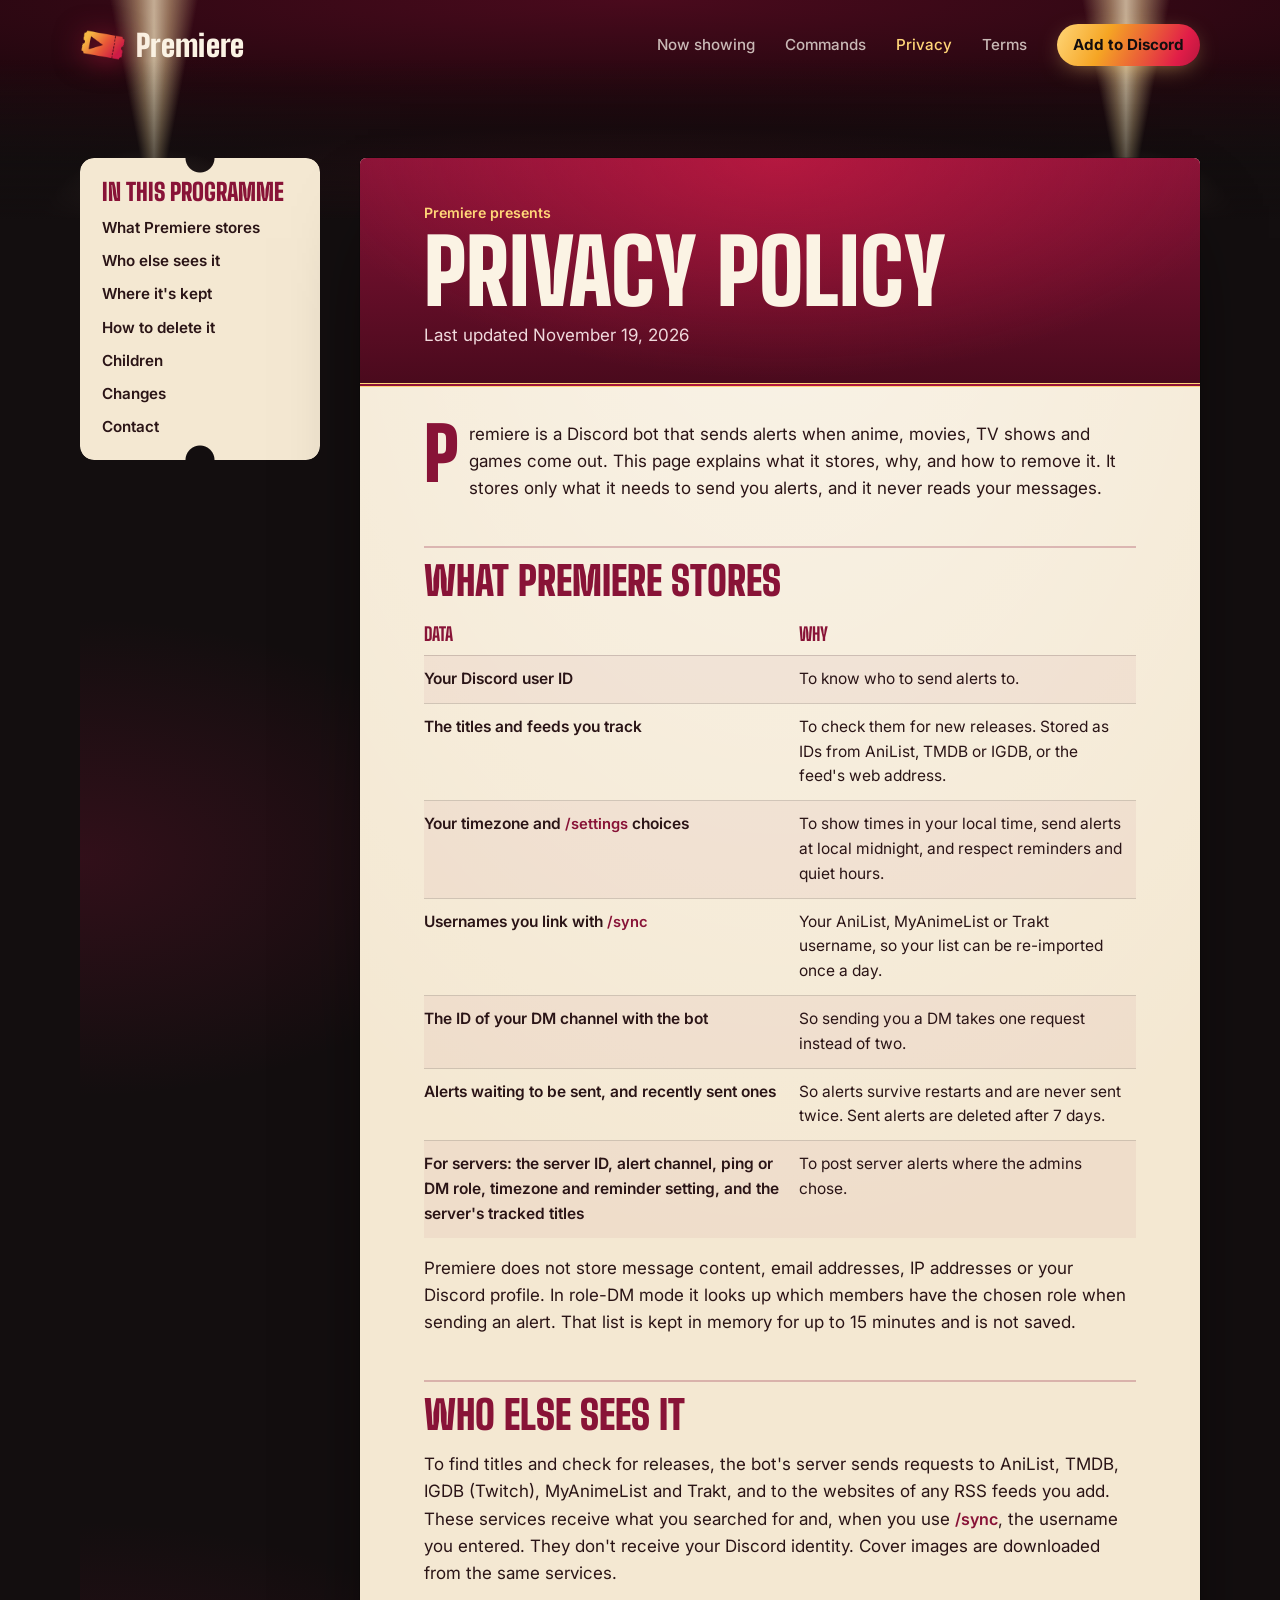
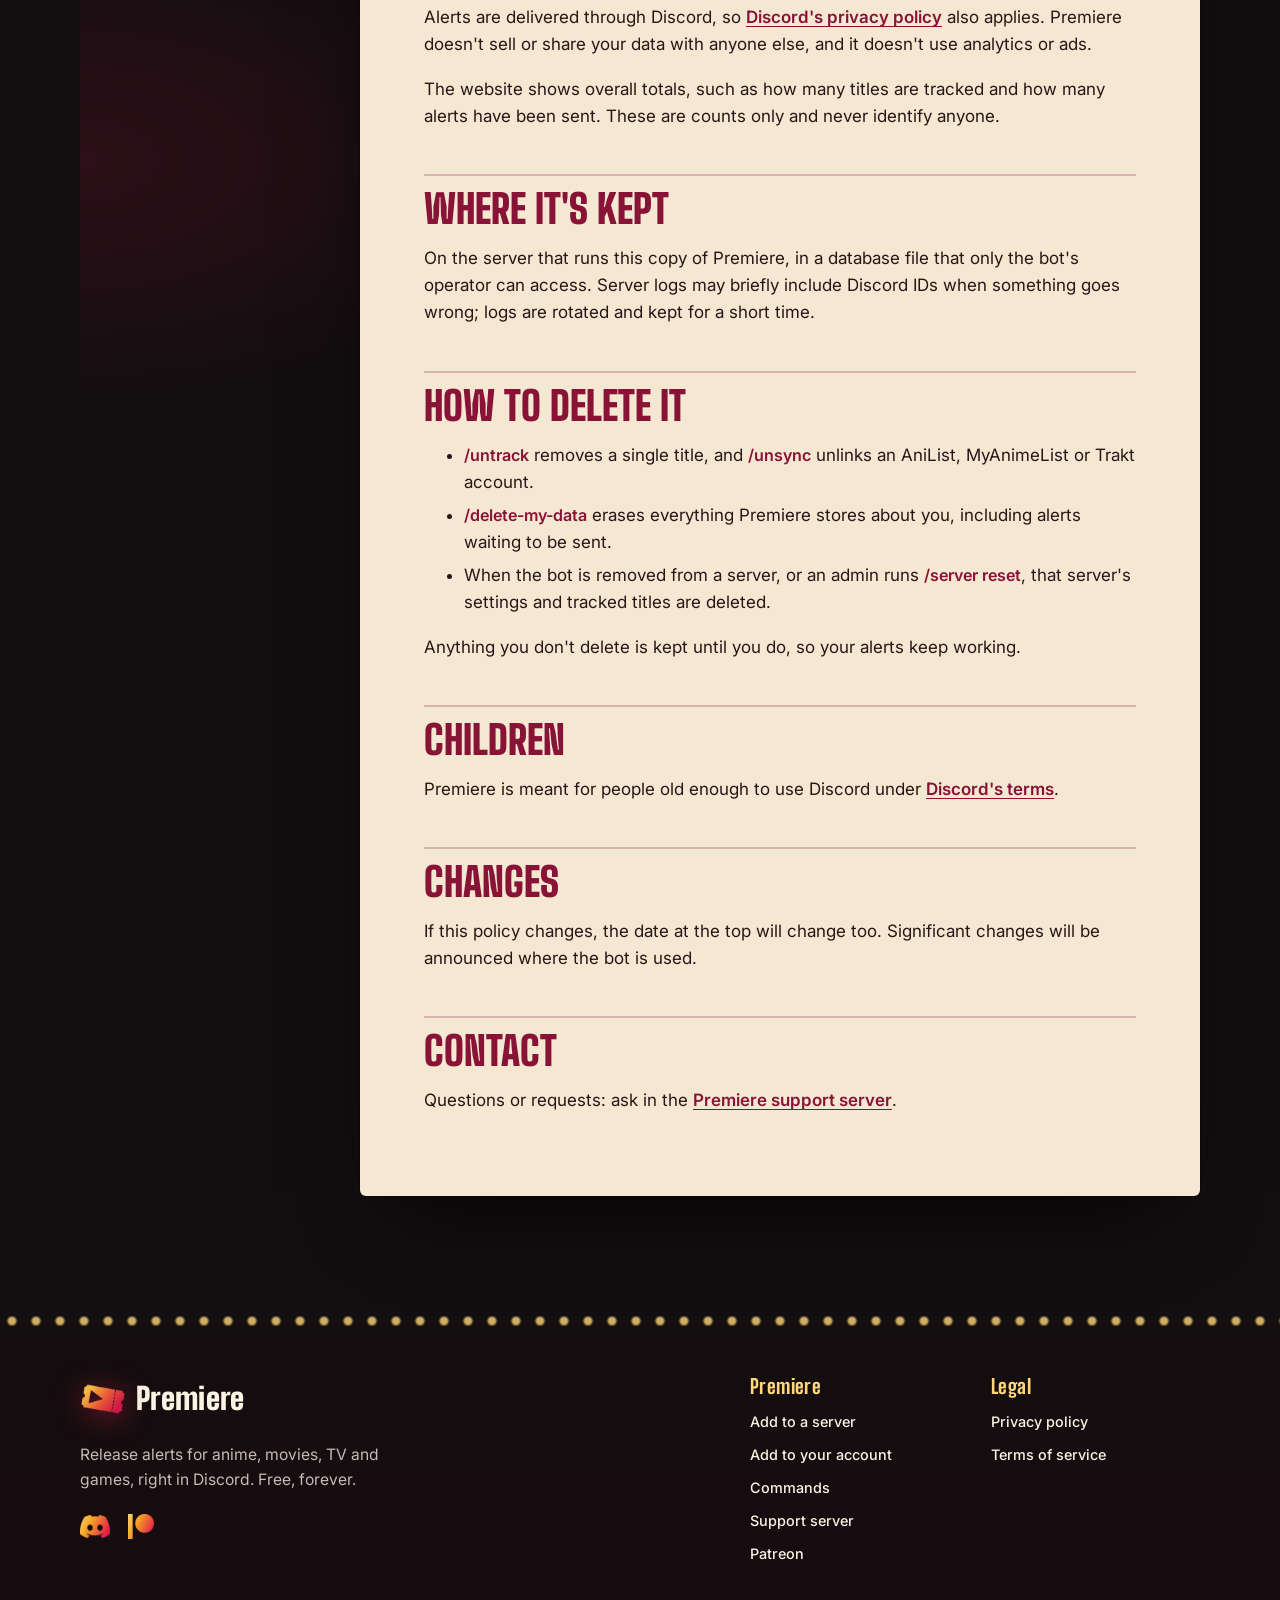
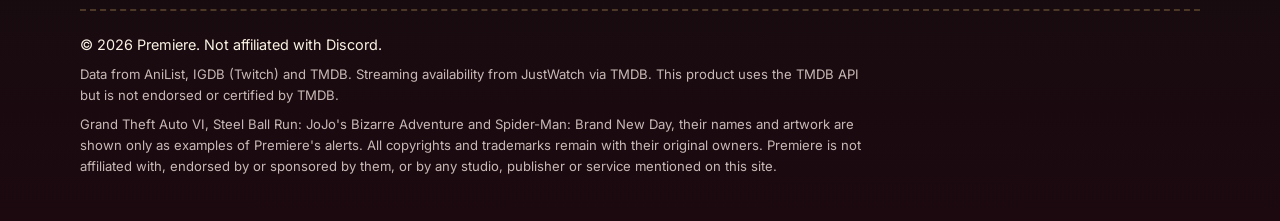
==== commit c915c36a: "Footer: Discord and Patreon icons filled with the ticket gradient Co-Authored-By: Claude Opus 5.5 <n" ====
--- a/privacy.html
+++ b/privacy.html
@@ -100,6 +100,10 @@
       <div class="footer-brand">
         <a class="brand" href="./"><img src="assets/logo.png" alt="" width="46" height="46">Premiere</a>
         <p>Release alerts for anime, movies, TV and games, right in Discord. Free, forever.</p>
+        <div class="footer-social">
+          <a class="social social-discord" href="https://discord.gg/dvxegavKFR" aria-label="Support server on Discord"></a>
+          <a class="social social-patreon" href="https://www.patreon.com/cw/hvn_x" aria-label="Premiere on Patreon"></a>
+        </div>
       </div>
       <nav class="footer-cols" aria-label="Footer">
         <div>
@@ -109,6 +113,7 @@
             <li><a data-invite="user" href="https://discord.com/oauth2/authorize?client_id=1572778431991517194&amp;scope=applications.commands&amp;integration_type=1">Add to your account</a></li>
             <li><a href="./#commands">Commands</a></li>
             <li><a href="https://discord.gg/dvxegavKFR">Support server</a></li>
+            <li><a href="https://www.patreon.com/cw/hvn_x">Patreon</a></li>
           </ul>
         </div>
         <div>
--- a/style.css
+++ b/style.css
@@ -164,6 +164,19 @@
 }
 @keyframes admit { from { transform: translateY(40px) rotate(-6deg) scale(0.96); opacity: 0; } to { transform: rotate(-1.6deg); opacity: 1; } }
 @keyframes sheen { to { transform: translateX(120%); } }
+/* Pointer tilt (set by script on the ticket's wrapper) and a glare that follows. */
+.hero .wrap { transition: transform 600ms cubic-bezier(.2, .8, .2, 1); }
+.hero .wrap.is-tilting { transition-duration: 140ms; }
+.glare {
+  position: absolute;
+  inset: 0;
+  background: radial-gradient(circle at var(--gx, 50%) var(--gy, 50%), rgba(255, 255, 255, 0.45), transparent 38%);
+  mix-blend-mode: soft-light;
+  opacity: 0;
+  transition: opacity 300ms ease;
+  pointer-events: none;
+}
+.ticket:hover .glare { opacity: 1; }
 
 .ticket-main {
   display: flex;
@@ -339,6 +352,30 @@
 .col-type .flap { color: var(--champagne); }
 .col-status .flap { color: #ff7b93; }
 .board-row.is-out .col-status .flap { color: var(--champagne); }
+
+/* Try it: type a title and it lands on the board. */
+.try { margin-top: 22px; }
+.try label { display: block; margin-bottom: 8px; font: 800 1.35rem/1 var(--display); text-transform: uppercase; letter-spacing: 0.03em; color: var(--champagne); }
+.try-row { display: flex; gap: 10px; max-width: 620px; }
+.try input {
+  flex: 1;
+  min-width: 0;
+  padding: 14px 16px;
+  border: 0;
+  border-radius: 10px;
+  background: #1f1416;
+  box-shadow: inset 0 0 0 2px #5a1426;
+  color: var(--paper);
+  font: 600 1rem/1.2 var(--body);
+}
+.try input::placeholder { color: #8f7e80; }
+.try input:focus { outline: none; box-shadow: inset 0 0 0 2px var(--champagne); }
+.btn-try { flex: none; padding-inline: 22px; background: var(--champagne); color: var(--ink); border: 0; cursor: pointer; font-family: var(--body); }
+.btn-try:hover { background: #fff0c8; }
+.try-note { min-height: 1.6em; margin: 10px 0 0; color: var(--paper-dim); }
+.try-note:empty { min-height: 0; margin: 0; }
+.board-row.is-yours { border-radius: 4px; box-shadow: 0 0 0 4px rgba(255, 214, 120, 0.18); background: rgba(255, 214, 120, 0.1); }
+.board-row.is-yours .col-type .flap, .board-row.is-yours .col-status .flap { color: var(--champagne); }
 
 /* The pitch under the board. */
 .pitch {
@@ -390,13 +427,37 @@
     inset 0 0 0 7px #140d0f,
     inset 0 0 0 8px rgba(255, 214, 120, 0.12),
     0 24px 50px -30px rgba(0, 0, 0, 0.9);
-}
-.case h3 { margin: 6px 0 0; font: 900 clamp(1.8rem, 3vw, 2.4rem)/0.92 var(--display); text-transform: uppercase; color: var(--champagne); }
+  transition: box-shadow 260ms ease, transform 260ms cubic-bezier(.2, .8, .2, 1);
+}
+.case::before {
+  content: "";
+  position: absolute;
+  inset: 0;
+  border-radius: inherit;
+  background: radial-gradient(80% 55% at 50% 0%, rgba(255, 214, 120, 0.16), transparent 70%);
+  opacity: 0;
+  transition: opacity 260ms ease;
+  pointer-events: none;
+}
+.case:hover { transform: translateY(-4px); }
+.case:hover::before { opacity: 1; }
+.case:not(.case-free):hover {
+  box-shadow:
+    inset 0 0 0 1px rgba(255, 214, 120, 0.6),
+    inset 0 0 0 7px #140d0f,
+    inset 0 0 0 8px rgba(255, 214, 120, 0.25),
+    0 30px 60px -30px rgba(255, 214, 120, 0.25);
+}
+.mini-ticket { transition: transform 320ms cubic-bezier(.2, .8, .2, 1); }
+.case-free:hover .mini-ticket { transform: rotate(0deg) scale(1.05); }
+.clock-city.is-yours .flap { color: var(--champagne); }
+.case h3 { text-wrap: balance; margin: 6px 0 0; font: 900 clamp(1.8rem, 3vw, 2.4rem)/0.92 var(--display); text-transform: uppercase; color: var(--champagne); }
 .case p { margin: 0; color: var(--paper-dim); max-width: 46ch; }
 .case-show {
   display: grid;
   place-items: center;
   min-height: 132px;
+  position: relative;
   margin-bottom: 8px;
   padding: 18px;
   border-radius: 4px;
@@ -445,17 +506,30 @@
 .sync-line { width: 2px; height: 22px; background: linear-gradient(var(--line), var(--champagne)); }
 .sync-to { padding: 6px 14px; border-radius: 6px; background: var(--champagne); color: var(--ink); font-size: 0.85rem; font-weight: 700; }
 
-/* A chat message, as it lands in your DMs or a channel. */
-.msg { display: flex; gap: 12px; align-items: flex-start; width: 100%; max-width: 360px; text-align: left; }
-.msg img { flex: none; width: 36px; height: 36px; border-radius: 50%; background: #2b1a1e; padding: 5px; }
+/* A message as the bot posts it: the image card, then a link button. */
+.msg { display: flex; gap: 12px; align-items: flex-start; width: 100%; text-align: left; }
+.msg-avatar { flex: none; width: 36px; height: 36px; border-radius: 50%; background: #2b1a1e; padding: 5px; }
+.msg-main { display: grid; gap: 6px; min-width: 0; flex: 1; justify-items: start; }
 .case .msg p { margin: 0; max-width: none; }
 .msg-head { display: flex; align-items: center; gap: 6px; font-size: 0.9rem; color: var(--paper); }
 .app-tag { padding: 1px 5px; border-radius: 4px; background: var(--velvet); color: #fff; font-size: 0.66rem; font-weight: 700; }
 .msg-time { color: #8f7e80; font-size: 0.75rem; }
 .case .msg-body { color: var(--paper); font-size: 0.95rem; }
+.msg-card { width: 100%; max-width: 420px; border-radius: 6px; }
+.msg-btn {
+  display: inline-flex;
+  align-items: center;
+  gap: 6px;
+  padding: 5px 12px;
+  border-radius: 4px;
+  background: #3a2c30;
+  color: var(--paper);
+  font-size: 0.8rem;
+  font-weight: 600;
+}
 .role { padding: 0 3px; border-radius: 3px; background: rgba(245, 165, 36, 0.18); color: var(--champagne); font-weight: 600; }
 .case-server { display: grid; grid-template-columns: minmax(0, 1fr) minmax(0, 1fr); grid-template-rows: auto 1fr; column-gap: 26px; }
-.case-server .case-show { grid-column: 2; grid-row: 1 / span 2; margin: 0; place-items: stretch; align-content: center; gap: 12px; }
+.case-server .case-show { grid-column: 2; grid-row: 1 / span 2; margin: 0; place-items: stretch; align-content: center; gap: 10px; }
 .case-server h3 { grid-column: 1; grid-row: 1; align-self: end; }
 .case-server p { grid-column: 1; }
 .channel { margin: 0; font-weight: 700; color: var(--paper-dim); font-size: 0.9rem; }
@@ -585,12 +659,12 @@
     radial-gradient(120% 120% at 30% 20%, #262022, #141011);
   box-shadow: 0 30px 80px -40px rgba(0, 0, 0, 0.9);
 }
-.letterboard ul { margin: 0; padding: 0; list-style: none; display: grid; gap: 0; }
+.letterboard ul { margin: 0; padding: 0; list-style: none; display: grid; grid-template-columns: max-content 1fr; column-gap: 26px; }
 .letterboard li {
   display: grid;
-  grid-template-columns: minmax(170px, auto) 1fr;
+  grid-column: 1 / -1;
+  grid-template-columns: subgrid;
   align-items: baseline;
-  column-gap: 26px;
   min-height: 37px;
   font: 800 clamp(1.2rem, 2.2vw, 1.55rem)/37px var(--display);
   text-transform: uppercase;
@@ -599,6 +673,26 @@
   text-shadow: 0 1px 0 rgba(0, 0, 0, 0.7);
 }
 .letterboard li span:first-child { color: var(--champagne); }
+.letterboard button {
+  display: grid;
+  grid-column: 1 / -1;
+  grid-template-columns: subgrid;
+  align-items: baseline;
+  width: calc(100% + 20px);
+  margin: 0 -10px;
+  padding: 0 10px;
+  border: 0;
+  border-radius: 4px;
+  background: none;
+  color: inherit;
+  font: inherit;
+  letter-spacing: inherit;
+  text-transform: inherit;
+  text-align: left;
+  cursor: pointer;
+}
+.letterboard button:hover { background: rgba(255, 214, 120, 0.08); }
+.letterboard button:hover span:last-child, .letterboard button.is-copied span:last-child { color: var(--champagne); }
 
 /* ── Footer ─────────────────────────────────────────────────────────── */
 .site-footer {
@@ -621,6 +715,18 @@
 }
 .footer-grid { display: grid; grid-template-columns: minmax(0, 1.4fr) minmax(0, 1fr); gap: 40px; align-items: start; }
 .footer-brand p { margin: 14px 0 0; max-width: 34ch; font-size: 0.98rem; }
+.footer-social { display: flex; gap: 18px; margin-top: 20px; }
+.social {
+  width: 30px; height: 30px;
+  background: var(--ticket);
+  -webkit-mask: var(--icon) center / contain no-repeat;
+          mask: var(--icon) center / contain no-repeat;
+  transition: transform 160ms ease, filter 160ms ease;
+}
+.social:hover { transform: translateY(-2px); filter: brightness(1.15); }
+.social:focus-visible { outline-offset: 6px; }
+.social-discord { --icon: url("assets/icon-discord.png"); }
+.social-patreon { --icon: url("assets/icon-patreon.png"); width: 26px; }
 .footer-cols { display: grid; grid-template-columns: repeat(2, minmax(0, 1fr)); gap: 32px; }
 .footer-cols h2 { margin: 0 0 14px; font: 800 1.25rem/1 var(--display); letter-spacing: 0.02em; color: var(--champagne); }
 .footer-cols ul { display: grid; gap: 10px; margin: 0; padding: 0; list-style: none; }
@@ -733,7 +839,9 @@
   .filmstrip { padding: 16px 40px; }
   .filmstrip::before { left: 9px; }
   .filmstrip::after { right: 9px; }
-  .letterboard li { grid-template-columns: 1fr; line-height: 30px; min-height: 0; padding-block: 3px; }
+  .letterboard ul { grid-template-columns: 1fr; }
+  .letterboard li, .letterboard button { line-height: 30px; min-height: 0; padding-block: 3px; }
+  .try-row { flex-direction: column; }
   .site-nav { gap: 14px; font-size: 0.9rem; }
   .marquee { padding: 30px 22px; }
   .footer-grid { grid-template-columns: 1fr; gap: 32px; }
@@ -749,7 +857,8 @@
   html { scroll-behavior: auto; }
   .ticket, .ticket::after, .searchlight, .marquee::before, .marquee::after, .bulbs, .flap.flip { animation: none; }
   .ticket::after { display: none; }
-  .stub, .btn { transition: none; }
+  .stub, .btn, .case, .case::before, .mini-ticket, .hero .wrap { transition: none; }
+  .case:hover { transform: none; }
 }
 
 /* Short stage behind the header on the policy pages. */
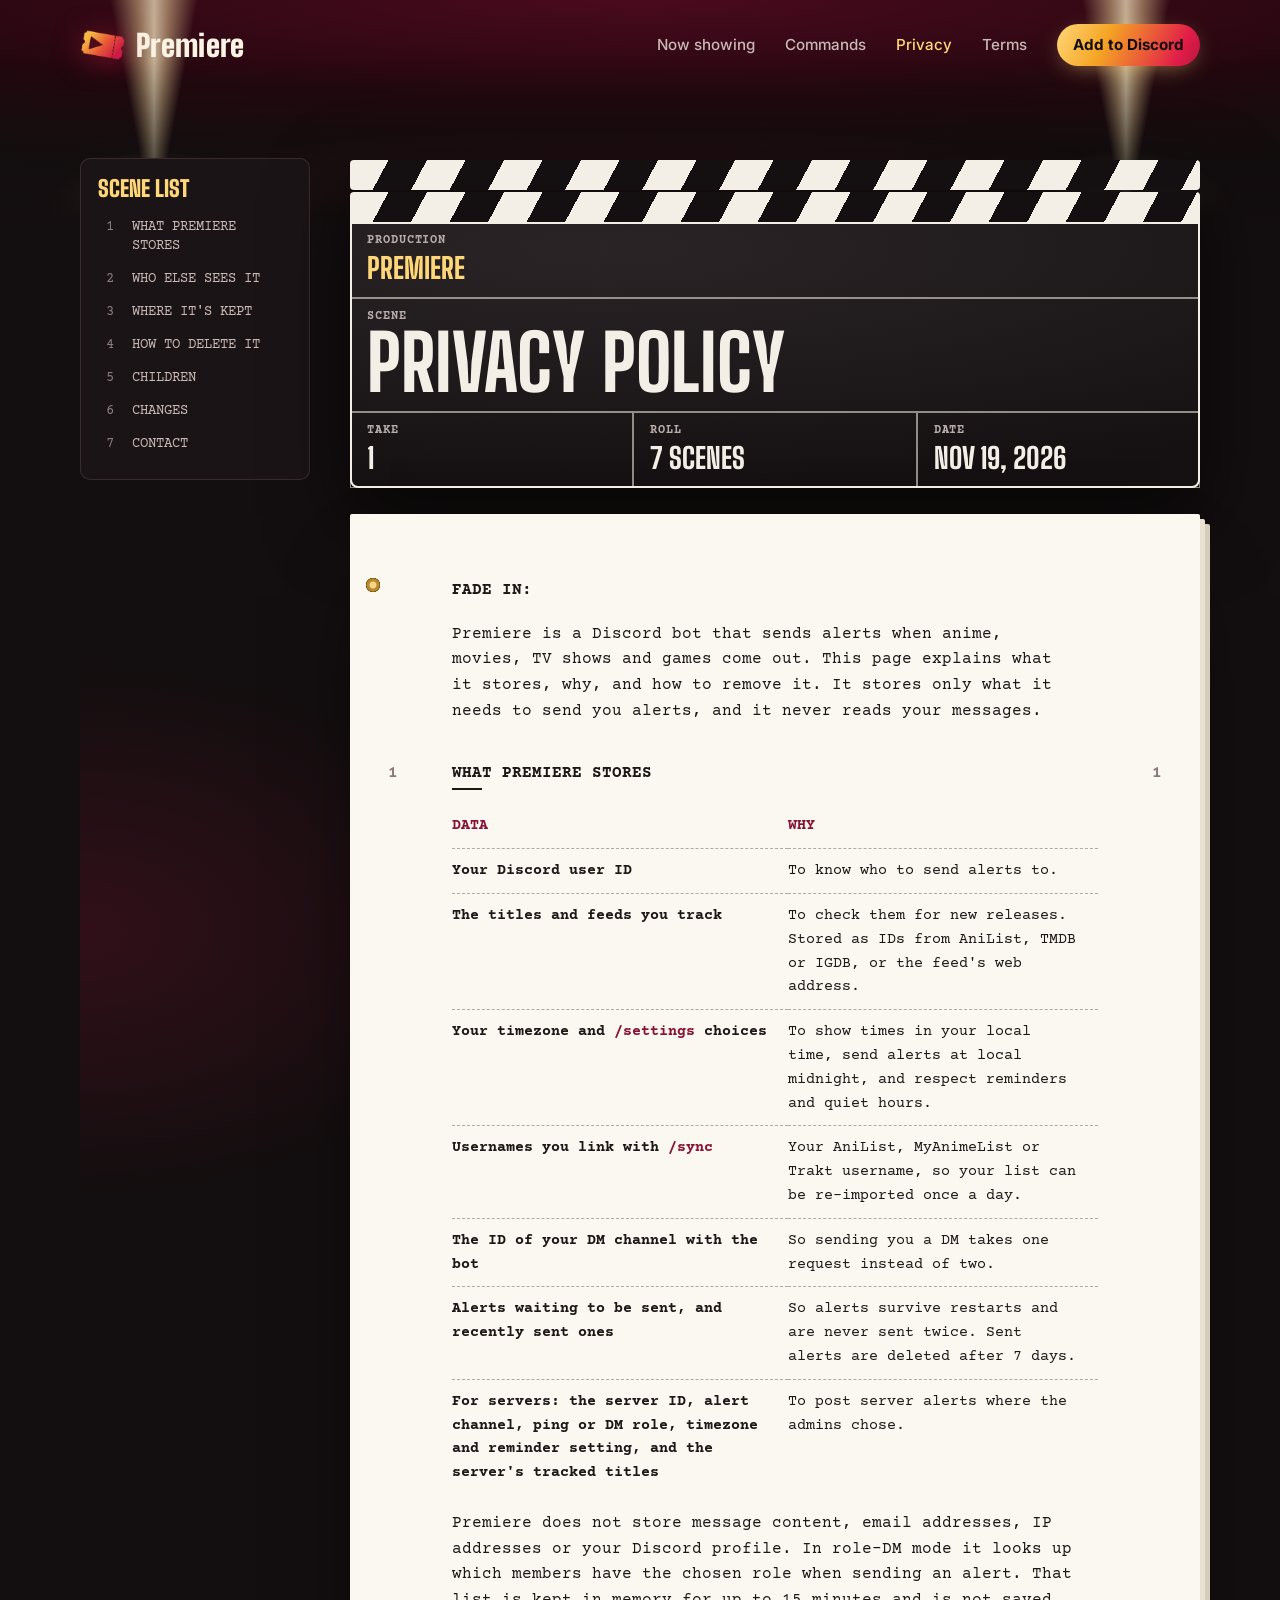
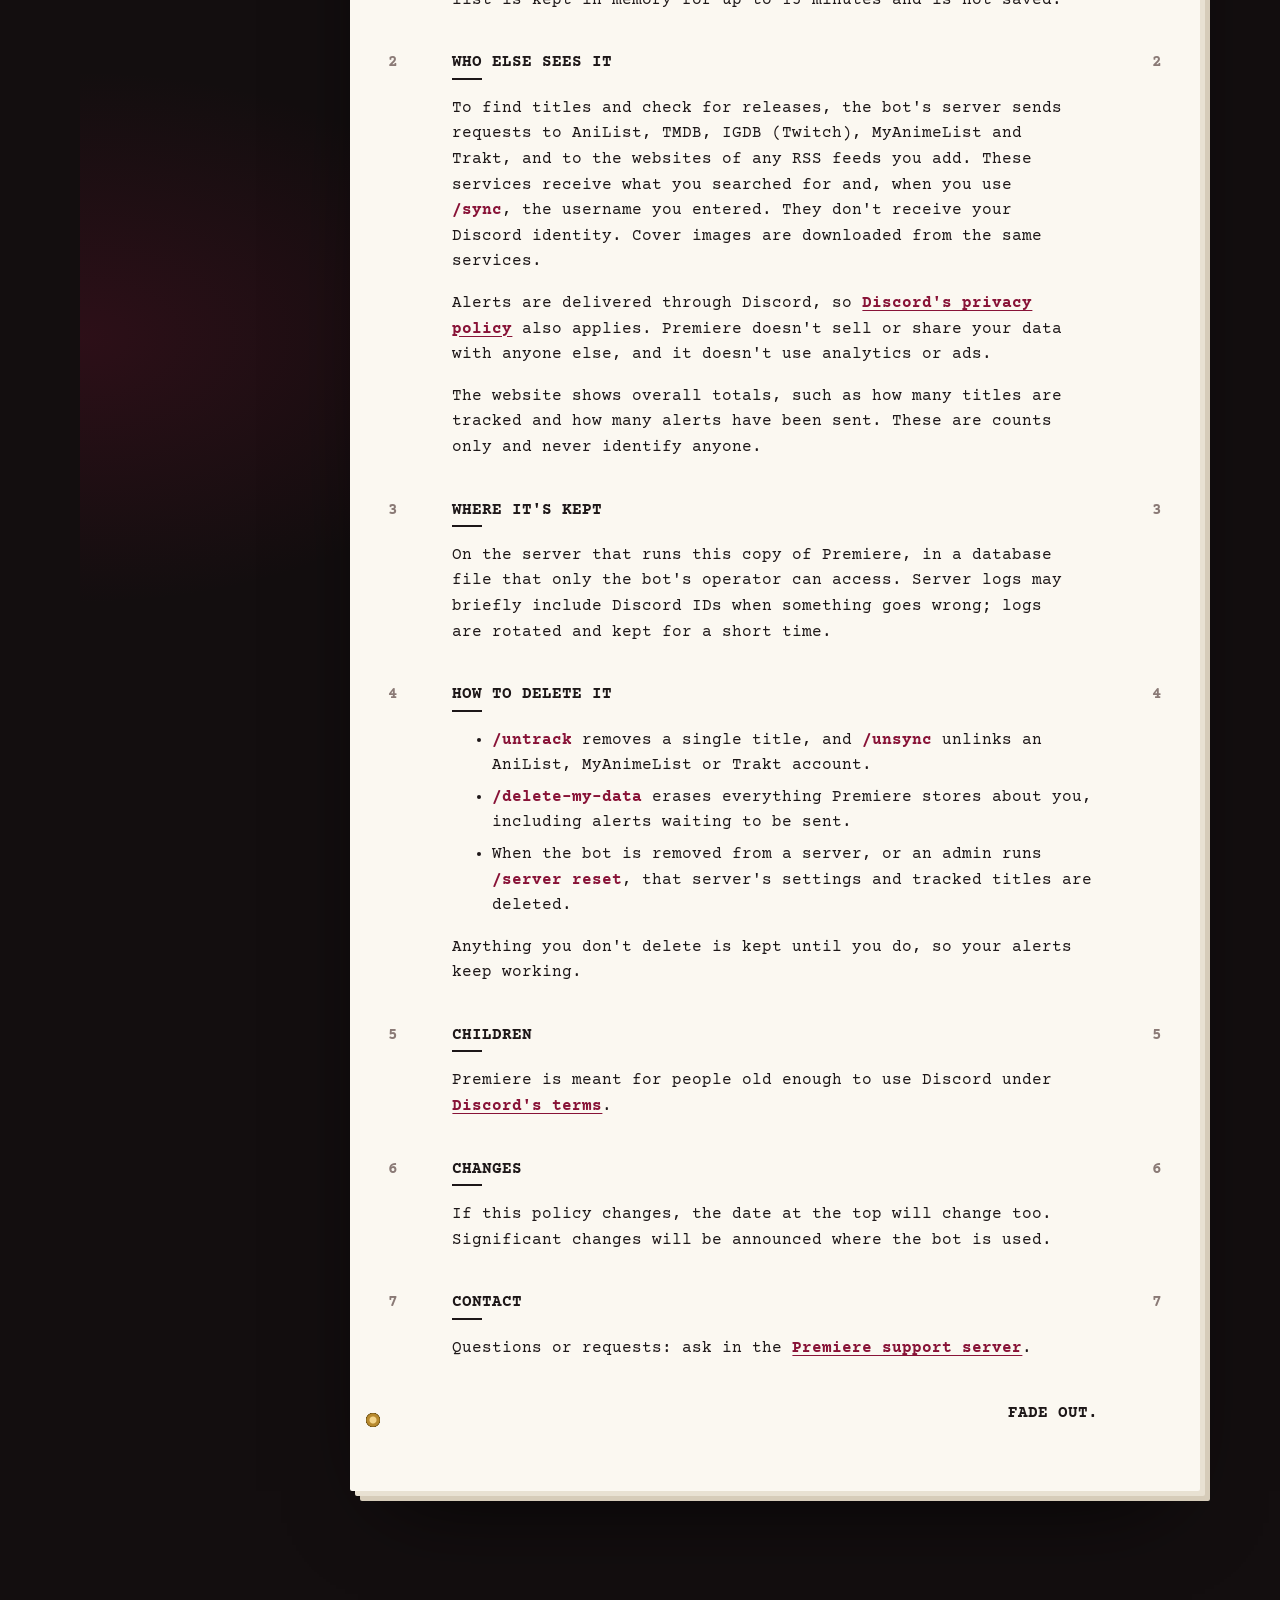
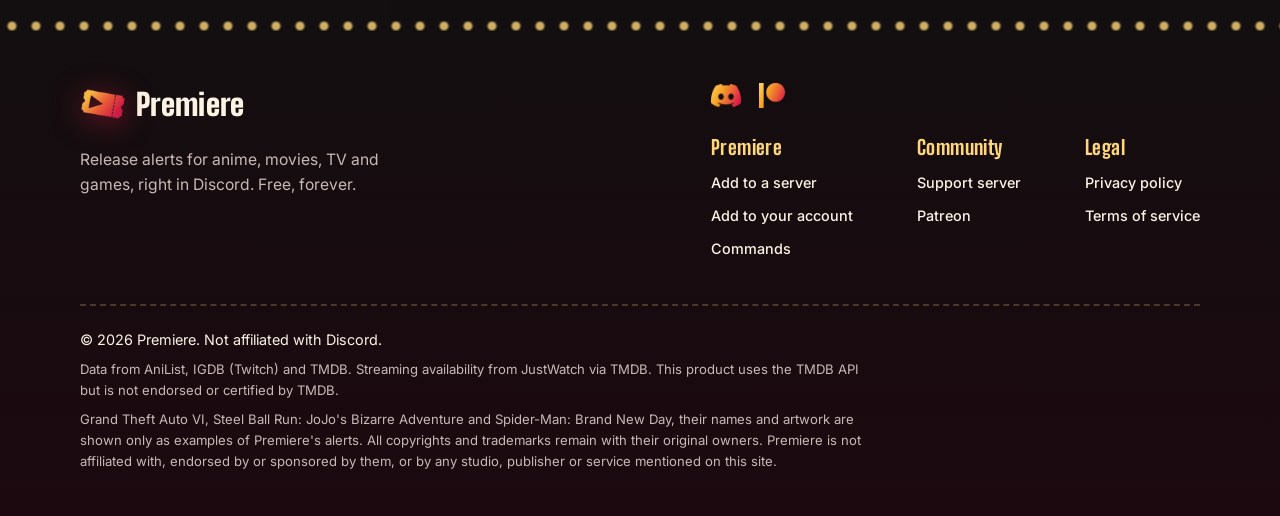
==== commit 39e8c2db: "Legal pages as a shooting script; footer icons above the columns - Privacy and terms open on a film " ====
--- a/privacy.html
+++ b/privacy.html
@@ -10,7 +10,7 @@
   <link rel="apple-touch-icon" href="assets/apple-touch-icon.png">
   <link rel="preconnect" href="https://fonts.googleapis.com">
   <link rel="preconnect" href="https://fonts.gstatic.com" crossorigin>
-  <link href="https://fonts.googleapis.com/css2?family=Big+Shoulders+Display:wght@800;900&family=Inter:wght@400;500;600;700&display=swap" rel="stylesheet">
+  <link href="https://fonts.googleapis.com/css2?family=Big+Shoulders+Display:wght@800;900&family=Courier+Prime:wght@400;700&family=Inter:wght@400;500;600;700&display=swap" rel="stylesheet">
   <link rel="stylesheet" href="style.css">
 </head>
 <body>
@@ -29,29 +29,36 @@
   </header>
   </div>
 
-  <main class="wrap playbill-stage">
-      <div class="playbill-layout">
-        <nav class="toc" aria-label="On this page">
-          <p>In this programme</p>
-          <ol>
-          <li><a href="#what-premiere-stores">What Premiere stores</a></li>
-          <li><a href="#who-else-sees-it">Who else sees it</a></li>
-          <li><a href="#where-its-kept">Where it's kept</a></li>
-          <li><a href="#how-to-delete-it">How to delete it</a></li>
-          <li><a href="#children">Children</a></li>
-          <li><a href="#changes">Changes</a></li>
-          <li><a href="#contact">Contact</a></li>
-          </ol>
-        </nav>
-        <article class="playbill">
-          <header class="playbill-band">
-            <small>Premiere presents</small>
-            <h1>Privacy policy</h1>
-            <p class="updated">Last updated November 19, 2026</p>
-          </header>
+  <main class="wrap script-stage">
+    <div class="script-layout">
+      <nav class="scenes" aria-label="Scenes">
+        <p class="scenes-title">Scene list</p>
+        <ol>
+            <li><a href="#what-premiere-stores"><span>1</span>What Premiere stores</a></li>
+            <li><a href="#who-else-sees-it"><span>2</span>Who else sees it</a></li>
+            <li><a href="#where-its-kept"><span>3</span>Where it's kept</a></li>
+            <li><a href="#how-to-delete-it"><span>4</span>How to delete it</a></li>
+            <li><a href="#children"><span>5</span>Children</a></li>
+            <li><a href="#changes"><span>6</span>Changes</a></li>
+            <li><a href="#contact"><span>7</span>Contact</a></li>
+        </ol>
+      </nav>
+      <article class="script">
+        <header class="slate">
+          <div class="clapper" aria-hidden="true"><span class="stick stick-top"></span><span class="stick"></span></div>
+          <div class="slate-board">
+            <p class="slate-field slate-prod"><small>Production</small>Premiere</p>
+            <h1 class="slate-field slate-scene"><small>Scene</small>Privacy policy</h1>
+            <p class="slate-field"><small>Take</small>1</p>
+            <p class="slate-field"><small>Roll</small>7 scenes</p>
+            <p class="slate-field slate-date"><small>Date</small><time>Nov 19, 2026</time></p>
+          </div>
+        </header>
+        <div class="script-page">
+          <p class="transition">Fade in:</p>
 <p>Premiere is a Discord bot that sends alerts when anime, movies, TV shows and games come out. This page explains what it stores, why, and how to remove it. It stores only what it needs to send you alerts, and it never reads your messages.</p>
 
-    <h2 id="what-premiere-stores">What Premiere stores</h2>
+    <h2 id="what-premiere-stores"><span class="sc" aria-hidden="true">1</span>What Premiere stores<span class="sc sc-r" aria-hidden="true">1</span></h2>
     <table>
       <thead><tr><th scope="col">Data</th><th scope="col">Why</th></tr></thead>
       <tbody>
@@ -67,15 +74,15 @@
 
     <p>Premiere does not store message content, email addresses, IP addresses or your Discord profile. In role-DM mode it looks up which members have the chosen role when sending an alert. That list is kept in memory for up to 15 minutes and is not saved.</p>
 
-    <h2 id="who-else-sees-it">Who else sees it</h2>
+    <h2 id="who-else-sees-it"><span class="sc" aria-hidden="true">2</span>Who else sees it<span class="sc sc-r" aria-hidden="true">2</span></h2>
     <p>To find titles and check for releases, the bot's server sends requests to AniList, TMDB, IGDB (Twitch), MyAnimeList and Trakt, and to the websites of any RSS feeds you add. These services receive what you searched for and, when you use <code>/sync</code>, the username you entered. They don't receive your Discord identity. Cover images are downloaded from the same services.</p>
     <p>Alerts are delivered through Discord, so <a href="https://discord.com/privacy">Discord's privacy policy</a> also applies. Premiere doesn't sell or share your data with anyone else, and it doesn't use analytics or ads.</p>
     <p>The website shows overall totals, such as how many titles are tracked and how many alerts have been sent. These are counts only and never identify anyone.</p>
 
-    <h2 id="where-its-kept">Where it's kept</h2>
+    <h2 id="where-its-kept"><span class="sc" aria-hidden="true">3</span>Where it's kept<span class="sc sc-r" aria-hidden="true">3</span></h2>
     <p>On the server that runs this copy of Premiere, in a database file that only the bot's operator can access. Server logs may briefly include Discord IDs when something goes wrong; logs are rotated and kept for a short time.</p>
 
-    <h2 id="how-to-delete-it">How to delete it</h2>
+    <h2 id="how-to-delete-it"><span class="sc" aria-hidden="true">4</span>How to delete it<span class="sc sc-r" aria-hidden="true">4</span></h2>
     <ul>
       <li><code>/untrack</code> removes a single title, and <code>/unsync</code> unlinks an AniList, MyAnimeList or Trakt account.</li>
       <li><code>/delete-my-data</code> erases everything Premiere stores about you, including alerts waiting to be sent.</li>
@@ -83,28 +90,32 @@
     </ul>
     <p>Anything you don't delete is kept until you do, so your alerts keep working.</p>
 
-    <h2 id="children">Children</h2>
+    <h2 id="children"><span class="sc" aria-hidden="true">5</span>Children<span class="sc sc-r" aria-hidden="true">5</span></h2>
     <p>Premiere is meant for people old enough to use Discord under <a href="https://discord.com/terms">Discord's terms</a>.</p>
 
-    <h2 id="changes">Changes</h2>
+    <h2 id="changes"><span class="sc" aria-hidden="true">6</span>Changes<span class="sc sc-r" aria-hidden="true">6</span></h2>
     <p>If this policy changes, the date at the top will change too. Significant changes will be announced where the bot is used.</p>
 
-    <h2 id="contact">Contact</h2>
+    <h2 id="contact"><span class="sc" aria-hidden="true">7</span>Contact<span class="sc sc-r" aria-hidden="true">7</span></h2>
     <p>Questions or requests: ask in the <a href="https://discord.gg/dvxegavKFR">Premiere support server</a>.</p>
-        </article>
-      </div>
-    </main>
+          <p class="transition transition-out">Fade out.</p>
+          <p class="sr-only">Last updated November 19, 2026.</p>
+        </div>
+      </article>
+    </div>
+  </main>
 
   <footer class="site-footer">
     <div class="wrap footer-grid">
       <div class="footer-brand">
         <a class="brand" href="./"><img src="assets/logo.png" alt="" width="46" height="46">Premiere</a>
         <p>Release alerts for anime, movies, TV and games, right in Discord. Free, forever.</p>
+      </div>
+      <div class="footer-right">
         <div class="footer-social">
           <a class="social social-discord" href="https://discord.gg/dvxegavKFR" aria-label="Support server on Discord"></a>
           <a class="social social-patreon" href="https://www.patreon.com/cw/hvn_x" aria-label="Premiere on Patreon"></a>
         </div>
-      </div>
       <nav class="footer-cols" aria-label="Footer">
         <div>
           <h2>Premiere</h2>
@@ -112,6 +123,11 @@
             <li><a data-invite="server" href="https://discord.com/oauth2/authorize?client_id=1572778431991517194&amp;scope=bot+applications.commands&amp;permissions=183296&amp;integration_type=0">Add to a server</a></li>
             <li><a data-invite="user" href="https://discord.com/oauth2/authorize?client_id=1572778431991517194&amp;scope=applications.commands&amp;integration_type=1">Add to your account</a></li>
             <li><a href="./#commands">Commands</a></li>
+          </ul>
+        </div>
+        <div>
+          <h2>Community</h2>
+          <ul>
             <li><a href="https://discord.gg/dvxegavKFR">Support server</a></li>
             <li><a href="https://www.patreon.com/cw/hvn_x">Patreon</a></li>
           </ul>
@@ -124,6 +140,7 @@
           </ul>
         </div>
       </nav>
+      </div>
     </div>
     <div class="wrap footer-fine">
       <p class="owner">&copy; 2026 Premiere. Not affiliated with Discord.</p>
@@ -131,5 +148,26 @@
       <p>Grand Theft Auto VI, Steel Ball Run: JoJo's Bizarre Adventure and Spider-Man: Brand New Day, their names and artwork are shown only as examples of Premiere's alerts. All copyrights and trademarks remain with their original owners. Premiere is not affiliated with, endorsed by or sponsored by them, or by any studio, publisher or service mentioned on this site.</p>
     </div>
   </footer>
+  <script>
+    // Light up the scene you're reading: the last heading above the top third.
+    (function () {
+      var heads = [].slice.call(document.querySelectorAll(".script-page h2[id]"));
+      var links = {};
+      document.querySelectorAll(".scenes a").forEach(function (a) { links[a.hash.slice(1)] = a; });
+      var current, frame = 0;
+      function update() {
+        frame = 0;
+        var line = window.innerHeight * 0.35, active = null;
+        heads.forEach(function (h) { if (h.getBoundingClientRect().top < line) active = h; });
+        var link = active && links[active.id];
+        if (link === current) return;
+        if (current) current.removeAttribute("aria-current");
+        current = link;
+        if (current) current.setAttribute("aria-current", "location");
+      }
+      window.addEventListener("scroll", function () { if (!frame) frame = requestAnimationFrame(update); }, { passive: true });
+      update();
+    })();
+  </script>
 </body>
 </html>
--- a/style.css
+++ b/style.css
@@ -713,9 +713,10 @@
   background: radial-gradient(circle, #ffd678 0 3px, rgba(255, 214, 120, 0.25) 5px, transparent 6px) 0 0 / 24px 10px repeat-x;
   opacity: 0.8;
 }
-.footer-grid { display: grid; grid-template-columns: minmax(0, 1.4fr) minmax(0, 1fr); gap: 40px; align-items: start; }
+.footer-grid { display: grid; grid-template-columns: minmax(0, 1fr) auto; gap: 40px; align-items: start; }
 .footer-brand p { margin: 14px 0 0; max-width: 34ch; font-size: 0.98rem; }
-.footer-social { display: flex; gap: 18px; margin-top: 20px; }
+.footer-right { display: grid; gap: 26px; }
+.footer-social { display: flex; gap: 18px; }
 .social {
   width: 30px; height: 30px;
   background: var(--ticket);
@@ -727,7 +728,7 @@
 .social:focus-visible { outline-offset: 6px; }
 .social-discord { --icon: url("assets/icon-discord.png"); }
 .social-patreon { --icon: url("assets/icon-patreon.png"); width: 26px; }
-.footer-cols { display: grid; grid-template-columns: repeat(2, minmax(0, 1fr)); gap: 32px; }
+.footer-cols { display: grid; grid-template-columns: repeat(3, minmax(0, max-content)); gap: 32px clamp(32px, 5vw, 64px); }
 .footer-cols h2 { margin: 0 0 14px; font: 800 1.25rem/1 var(--display); letter-spacing: 0.02em; color: var(--champagne); }
 .footer-cols ul { display: grid; gap: 10px; margin: 0; padding: 0; list-style: none; }
 .footer-cols a { color: var(--paper); font-weight: 500; text-decoration: none; }
@@ -744,82 +745,128 @@
 .footer-fine p { margin: 0; max-width: 100ch; }
 .footer-fine .owner { color: var(--paper); font-size: 0.9rem; }
 
-/* ── Playbill: privacy policy and terms ─────────────────────────────── */
-.playbill-stage { padding-block: clamp(20px, 4vw, 48px) 80px; }
-.playbill-layout { display: grid; grid-template-columns: 240px minmax(0, 1fr); gap: 40px; align-items: start; }
-
-.toc {
+/* ── Shooting script: privacy policy and terms ────────────────────────
+   A slate on top, then a screenplay page bound with brass brads; each
+   section is a numbered scene, with numbers in both margins. */
+.script-stage { --script: "Courier Prime", "Courier New", monospace; padding-block: clamp(20px, 4vw, 48px) 90px; }
+.script-layout { display: grid; grid-template-columns: 230px minmax(0, 1fr); gap: 40px; align-items: start; }
+
+.scenes {
   position: sticky;
   top: 24px;
-  padding: 22px 22px 20px;
-  border-radius: 14px;
-  background: var(--playbill);
-  color: var(--playbill-ink);
-  -webkit-mask: radial-gradient(circle at 50% 0, transparent 14px, #000 15px) top / 100% 51% no-repeat,
-                radial-gradient(circle at 50% 100%, transparent 14px, #000 15px) bottom / 100% 51% no-repeat;
-          mask: radial-gradient(circle at 50% 0, transparent 14px, #000 15px) top / 100% 51% no-repeat,
-                radial-gradient(circle at 50% 100%, transparent 14px, #000 15px) bottom / 100% 51% no-repeat;
-}
-.toc p { margin: 0 0 10px; font: 900 1.5rem/1 var(--display); text-transform: uppercase; color: var(--velvet); }
-.toc ol { margin: 0; padding: 0; list-style: none; display: grid; gap: 6px; }
-.toc a { color: var(--playbill-ink); font-weight: 600; font-size: 0.95rem; text-decoration: none; }
-.toc a:hover { text-decoration: underline; }
-
-.playbill {
-  position: relative;
-  padding: clamp(28px, 5vw, 64px) clamp(24px, 5vw, 72px) clamp(36px, 5vw, 64px);
+  padding: 20px 18px;
+  border-radius: 10px;
+  background: #1b1416;
+  box-shadow: inset 0 0 0 1px var(--line);
+  font-family: var(--script);
+}
+.scenes-title { margin: 0 0 12px; font: 900 1.4rem/1 var(--display); text-transform: uppercase; color: var(--champagne); }
+.scenes ol { display: grid; gap: 2px; margin: 0; padding: 0; list-style: none; }
+.scenes a {
+  display: grid;
+  grid-template-columns: 2.2ch 1fr;
+  gap: 8px;
+  padding: 6px 8px;
+  border-radius: 4px;
+  color: var(--paper-dim);
+  font-size: 0.88rem;
+  line-height: 1.35;
+  text-decoration: none;
+  text-transform: uppercase;
+  transition: background-color 160ms ease, color 160ms ease;
+}
+.scenes a span { color: #8f7e80; }
+.scenes a:hover { color: var(--paper); background: rgba(255, 214, 120, 0.06); }
+.scenes a[aria-current] { color: var(--ink); background: var(--champagne); }
+.scenes a[aria-current] span { color: var(--velvet); }
+
+/* The slate: striped clapper on a hinge, chalk fields below. */
+.slate { margin-bottom: 26px; filter: drop-shadow(0 30px 40px rgba(0, 0, 0, 0.55)); }
+.clapper { position: relative; height: 64px; }
+.stick {
+  position: absolute;
+  inset: auto 0 0;
+  height: 30px;
+  border-radius: 4px 4px 0 0;
+  background: repeating-linear-gradient(118deg, #f4efe6 0 34px, #141011 34px 68px);
+}
+.stick-top {
+  bottom: 32px;
+  border-radius: 4px;
+  transform-origin: 14px 100%;
+  transform: rotate(-12deg);
+  animation: clap 700ms cubic-bezier(.6, 0, .4, 1.4) 350ms forwards;
+}
+@keyframes clap { 70% { transform: rotate(1deg); } 100% { transform: rotate(0deg); } }
+.slate-board {
+  display: grid;
+  grid-template-columns: repeat(3, minmax(0, 1fr));
+  border-radius: 0 0 8px 8px;
+  background: radial-gradient(120% 90% at 30% 10%, #2a2426, #151112);
+  box-shadow: inset 0 0 0 2px #f4efe6;
+  color: #f4efe6;
+}
+.slate-field {
+  margin: 0;
+  padding: 12px 16px 14px;
+  border: 1px solid rgba(244, 239, 230, 0.55);
+  font: 800 clamp(1.3rem, 2.4vw, 1.8rem)/1.05 var(--display);
+  text-transform: uppercase;
+}
+.slate-field small { display: block; margin-bottom: 6px; font: 700 0.72rem/1 var(--script); letter-spacing: 0.08em; color: #b9adab; }
+.slate-prod { grid-column: 1 / -1; color: var(--champagne); }
+.slate-scene { grid-column: 1 / -1; font-size: clamp(2.6rem, 7vw, 4.8rem); line-height: 0.9; }
+
+/* The script page itself. */
+.script-page {
+  position: relative;
+  padding: clamp(32px, 5vw, 64px) clamp(44px, 8vw, 104px) clamp(40px, 5vw, 64px);
+  background: #fbf8f1;
+  color: #1d1718;
+  font: 400 1rem/1.6 var(--script);
+  border-radius: 2px;
+  box-shadow: 5px 5px 0 #e8e1d2, 10px 10px 0 #d6ccb9, 0 40px 90px -40px rgba(0, 0, 0, 0.9);
+}
+/* Brass brads in the first and third punch holes. */
+.script-page::before {
+  content: "";
+  position: absolute;
+  left: 16px;
+  top: 0;
+  bottom: 0;
+  width: 14px;
   background:
-    radial-gradient(120% 60% at 50% 0%, rgba(255, 255, 255, 0.5), transparent 70%),
-    var(--playbill);
-  color: var(--playbill-ink);
-  border-radius: 6px;
-  box-shadow: 0 40px 90px -40px rgba(0, 0, 0, 0.9), 0 0 0 1px rgba(0, 0, 0, 0.2);
-}
-/* Velvet title band across the top of the programme. */
-.playbill-band {
-  margin: calc(-1 * clamp(28px, 5vw, 64px)) calc(-1 * clamp(24px, 5vw, 72px)) 34px;
-  padding: clamp(28px, 4vw, 44px) clamp(24px, 5vw, 72px) clamp(24px, 3vw, 34px);
-  background:
-    radial-gradient(80% 140% at 50% 0%, rgba(225, 29, 72, 0.5), transparent 70%),
-    linear-gradient(180deg, var(--velvet), var(--velvet-deep));
-  color: var(--paper);
-  border-radius: 6px 6px 0 0;
-  border-bottom: 4px double var(--champagne);
-}
-.playbill-band small { display: block; margin-bottom: 8px; color: var(--champagne); font-weight: 600; }
-.playbill-band h1 { margin: 0; font: 900 clamp(3rem, 8vw, 5.6rem)/0.86 var(--display); text-transform: uppercase; }
-.playbill-band .updated { margin: 12px 0 0; color: #f0d9dc; }
-
-.playbill > p:first-of-type::first-letter {
-  float: left;
-  margin: 6px 10px 0 0;
-  font: 900 4.6rem/0.75 var(--display);
-  color: var(--velvet);
-}
-.playbill p, .playbill li { max-width: 68ch; }
-.playbill h2 {
-  margin: 44px 0 12px;
-  padding-top: 14px;
-  border-top: 2px solid rgba(136, 19, 55, 0.25);
-  font: 900 clamp(1.9rem, 3.6vw, 2.5rem)/0.95 var(--display);
+    radial-gradient(circle, #f3d48a 0 3px, #b88a2e 4px 6px, #6e5114 7px, transparent 7.5px) 0 64px / 14px 14px no-repeat,
+    radial-gradient(circle, #f3d48a 0 3px, #b88a2e 4px 6px, #6e5114 7px, transparent 7.5px) 0 calc(100% - 64px) / 14px 14px no-repeat;
+}
+.script-page p, .script-page li { max-width: 62ch; }
+.script-page a { color: var(--velvet); font-weight: 700; }
+.script-page a:hover { color: var(--crimson); }
+.script-page code { font: 700 1em/1 var(--script); color: var(--velvet); }
+.script-page li { margin-block: 6px; }
+.transition { margin: 0 0 18px; font-weight: 700; text-transform: uppercase; }
+.transition-out { margin: 40px 0 0; text-align: right; max-width: none !important; }
+.script-page h2 {
+  position: relative;
+  margin: 38px 0 12px;
+  font: 700 1rem/1.4 var(--script);
   text-transform: uppercase;
-  color: var(--velvet);
-}
-.playbill a { color: var(--velvet); font-weight: 600; }
-.playbill a:hover { color: var(--crimson); }
-.playbill code { color: var(--velvet); }
-.playbill li { margin-block: 6px; }
-.playbill table { width: 100%; border-collapse: collapse; margin-block: 14px 6px; font-size: 0.97rem; }
-.playbill th, .playbill td { text-align: left; vertical-align: top; padding: 11px 14px 11px 0; border-top: 1px solid rgba(42, 20, 22, 0.18); }
-.playbill thead th { border-top: 0; color: var(--velvet); font: 800 1.15rem/1 var(--display); text-transform: uppercase; }
-.playbill tbody tr:nth-child(odd) { background: rgba(136, 19, 55, 0.05); }
-.playbill td:first-child { font-weight: 600; }
+  scroll-margin-top: 24px;
+}
+.script-page h2::after { content: ""; display: block; width: 3ch; margin-top: 4px; border-bottom: 2px solid #1d1718; }
+.sc { position: absolute; left: calc(-1 * clamp(30px, 5vw, 64px)); top: 0; font-weight: 700; color: #8a7a76; }
+.sc-r { left: auto; right: calc(-1 * clamp(30px, 5vw, 64px)); }
+.script-page table { width: 100%; border-collapse: collapse; margin-block: 14px 6px; font-size: 0.93rem; }
+.script-page th, .script-page td { text-align: left; vertical-align: top; padding: 10px 14px 10px 0; border-top: 1px dashed rgba(29, 23, 24, 0.35); }
+.script-page thead th { border-top: 0; text-transform: uppercase; color: var(--velvet); }
+.script-page td:first-child { font-weight: 700; }
 
 /* ── Small screens ──────────────────────────────────────────────────── */
 @media (max-width: 900px) {
   .stat-grid { grid-template-columns: repeat(2, minmax(0, 1fr)); }
-  .playbill-layout { grid-template-columns: 1fr; }
-  .toc { position: static; }
+  .script-layout { grid-template-columns: 1fr; }
+  .scenes { position: static; }
+  .footer-grid { grid-template-columns: 1fr; }
 }
 @media (max-width: 760px) {
   .ticket { grid-template-columns: 1fr; transform: none; -webkit-mask: none; mask: none; }
@@ -857,11 +904,27 @@
   html { scroll-behavior: auto; }
   .ticket, .ticket::after, .searchlight, .marquee::before, .marquee::after, .bulbs, .flap.flip { animation: none; }
   .ticket::after { display: none; }
+  .stick-top { animation: none; transform: none; }
   .stub, .btn, .case, .case::before, .mini-ticket, .hero .wrap { transition: none; }
   .case:hover { transform: none; }
 }
 
 /* Short stage behind the header on the policy pages. */
 .stage-short { min-height: 220px; }
-.stage-short + main .playbill-layout { margin-top: -110px; position: relative; z-index: 2; }
-@media (max-width: 900px) { .stage-short + main .playbill-layout { margin-top: -90px; } }
+.stage-short + main .script-layout { margin-top: -110px; position: relative; z-index: 2; }
+@media (max-width: 900px) { .stage-short + main .script-layout { margin-top: -90px; } }
+@media (max-width: 760px) {
+  .script-page { padding-inline: 34px 22px; }
+  .script-page::before { left: 8px; }
+  .sc { left: -26px; }
+  .sc-r { display: none; }
+  .slate-board { grid-template-columns: repeat(3, minmax(0, 1fr)); }
+  .slate-field { padding: 10px 12px; font-size: 1.1rem; }
+  .slate-scene, .slate-prod { font-size: clamp(2.1rem, 11vw, 3rem); }
+  .slate-prod { font-size: 1.5rem; }
+  .scenes { padding: 14px; }
+  .scenes-title { display: none; }
+  .scenes ol { grid-template-columns: repeat(2, minmax(0, 1fr)); }
+  .scenes a { font-size: 0.78rem; padding: 4px 6px; }
+  .footer-cols { grid-template-columns: repeat(2, minmax(0, 1fr)); }
+}
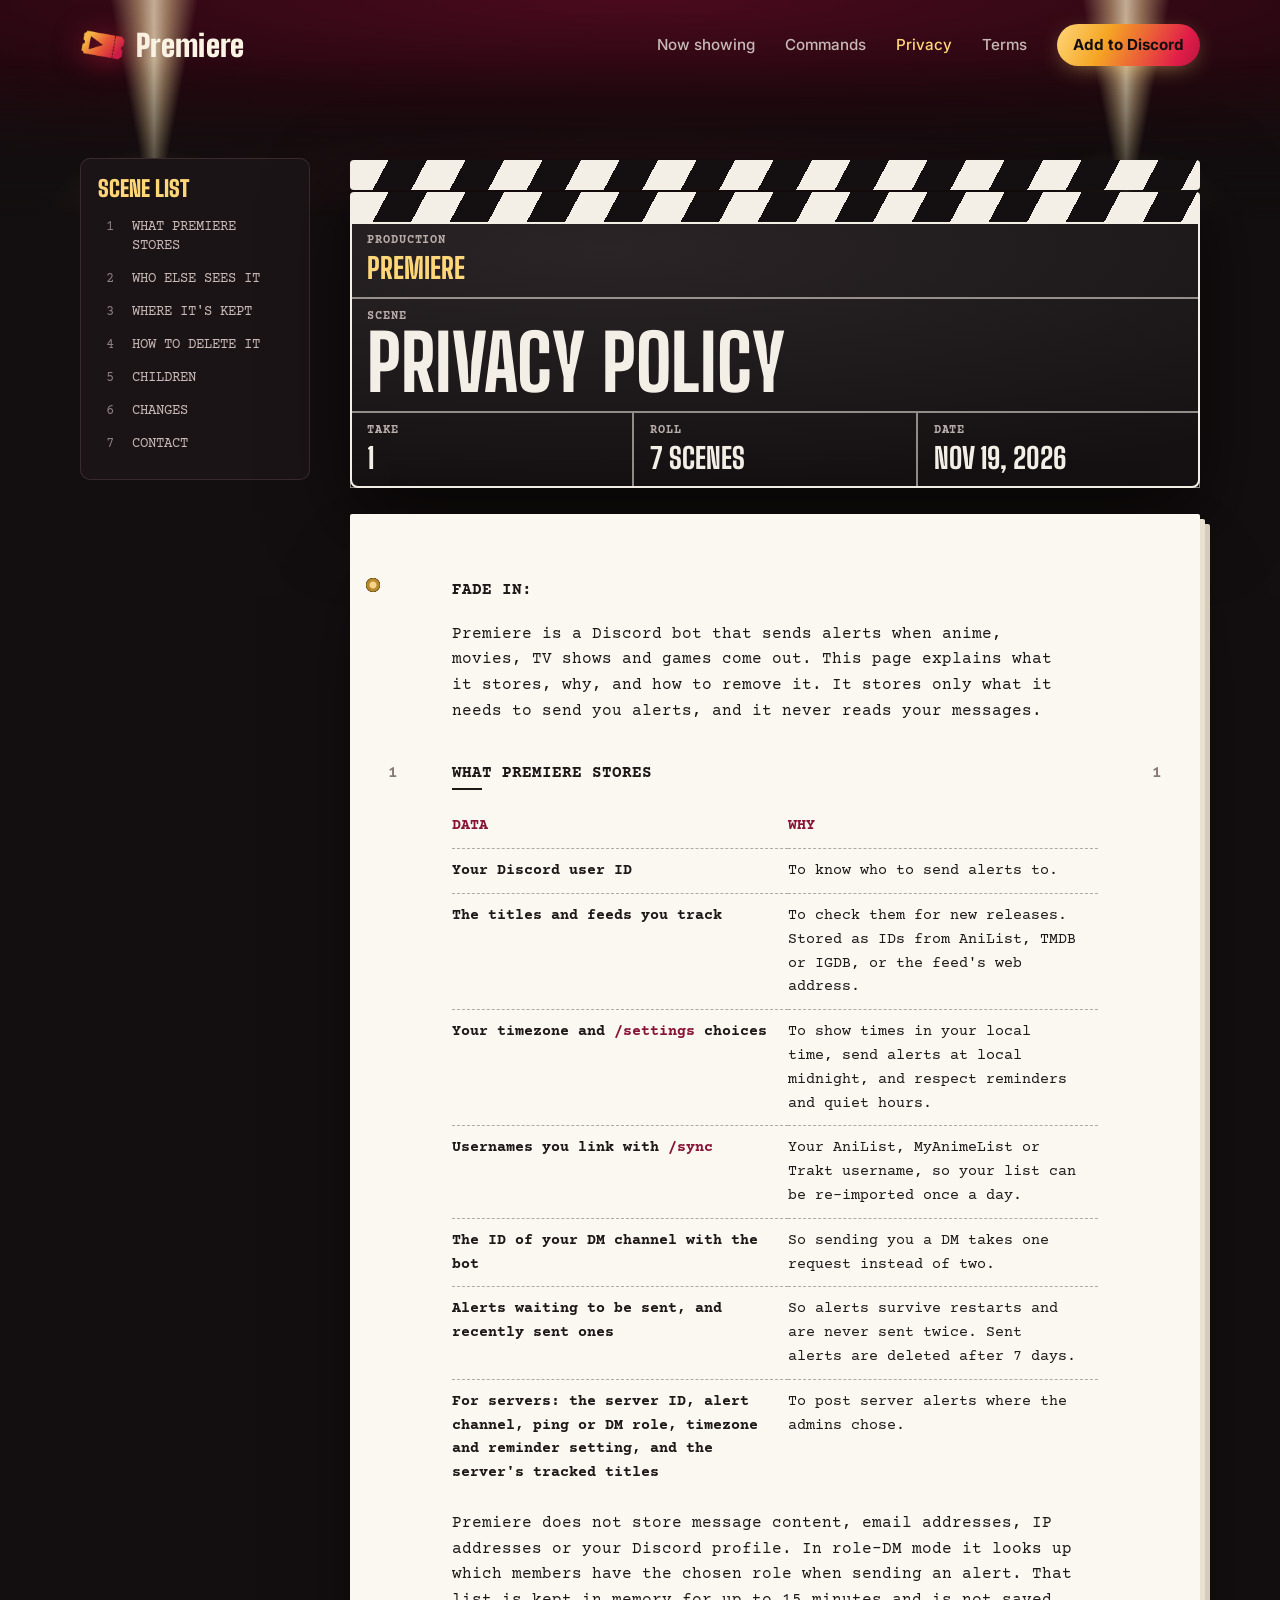
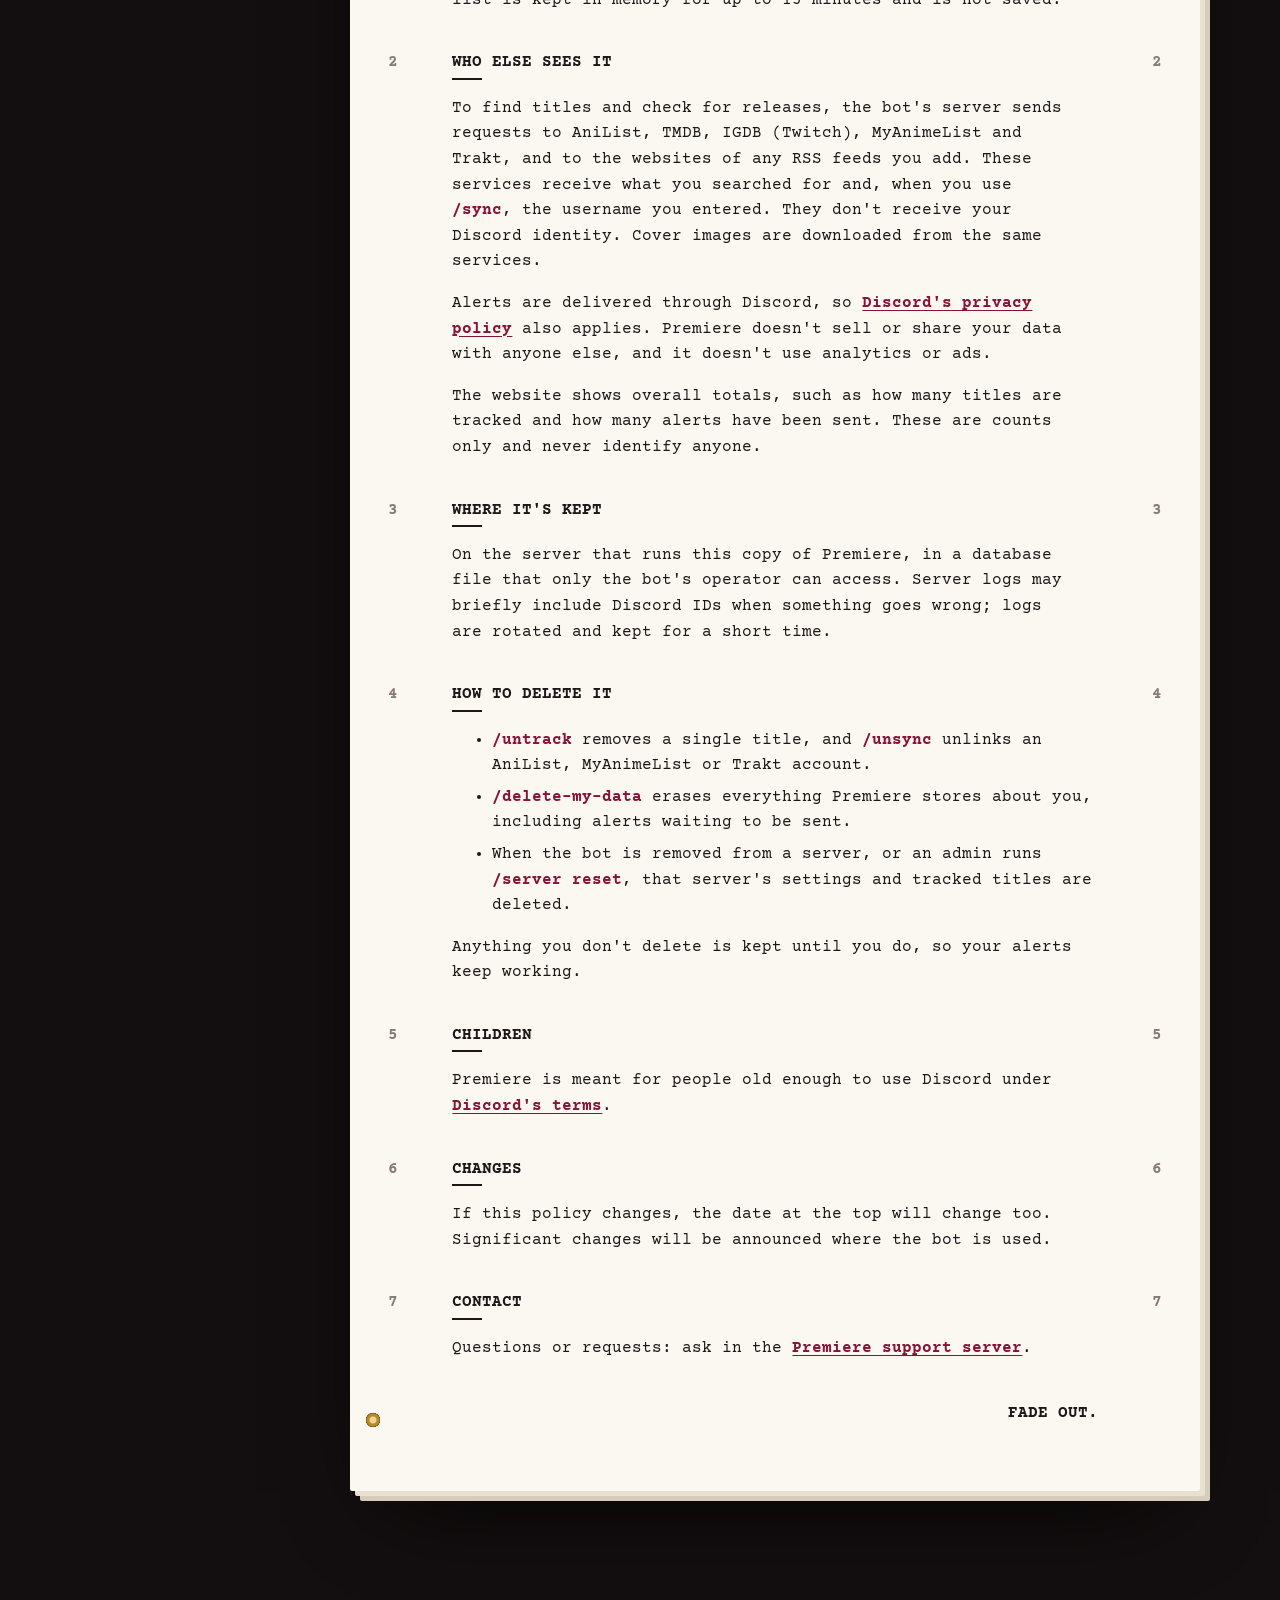
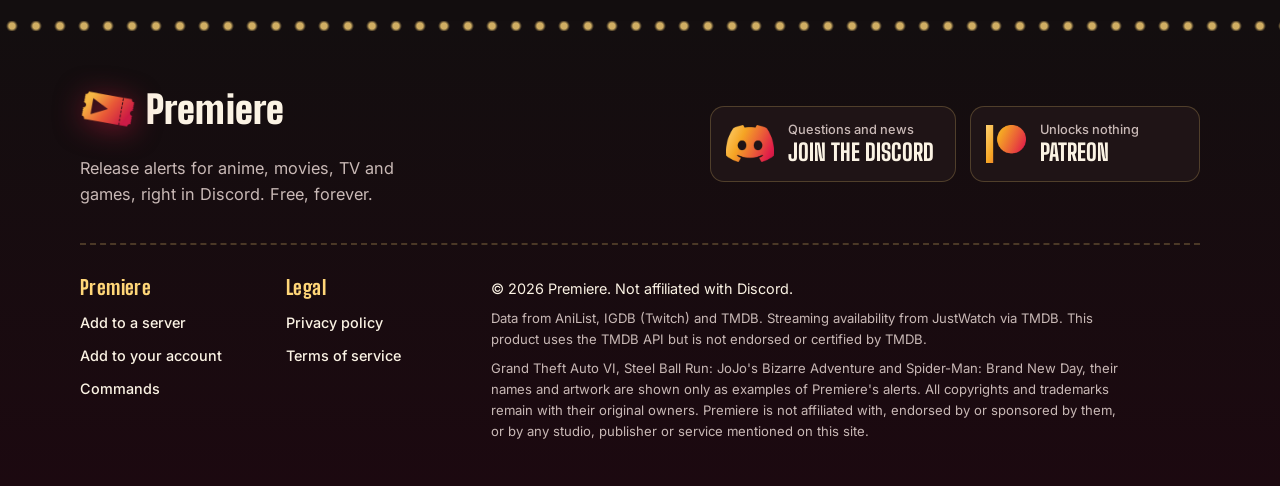
==== commit 1d48b19a: "Rebuild the footer; stop clipping the glow on the legal pages - Footer: brand and big Discord and Pa" ====
--- a/privacy.html
+++ b/privacy.html
@@ -106,16 +106,17 @@
   </main>
 
   <footer class="site-footer">
-    <div class="wrap footer-grid">
+    <div class="wrap footer-top">
       <div class="footer-brand">
         <a class="brand" href="./"><img src="assets/logo.png" alt="" width="46" height="46">Premiere</a>
         <p>Release alerts for anime, movies, TV and games, right in Discord. Free, forever.</p>
       </div>
-      <div class="footer-right">
-        <div class="footer-social">
-          <a class="social social-discord" href="https://discord.gg/dvxegavKFR" aria-label="Support server on Discord"></a>
-          <a class="social social-patreon" href="https://www.patreon.com/cw/hvn_x" aria-label="Premiere on Patreon"></a>
-        </div>
+      <div class="footer-social">
+        <a class="social-btn" href="https://discord.gg/dvxegavKFR"><span class="social social-discord" aria-hidden="true"></span><span><small>Questions and news</small>Join the Discord</span></a>
+        <a class="social-btn" href="https://www.patreon.com/cw/hvn_x"><span class="social social-patreon" aria-hidden="true"></span><span><small>Unlocks nothing</small>Patreon</span></a>
+      </div>
+    </div>
+    <div class="wrap footer-bottom">
       <nav class="footer-cols" aria-label="Footer">
         <div>
           <h2>Premiere</h2>
@@ -126,13 +127,6 @@
           </ul>
         </div>
         <div>
-          <h2>Community</h2>
-          <ul>
-            <li><a href="https://discord.gg/dvxegavKFR">Support server</a></li>
-            <li><a href="https://www.patreon.com/cw/hvn_x">Patreon</a></li>
-          </ul>
-        </div>
-        <div>
           <h2>Legal</h2>
           <ul>
             <li><a href="privacy.html">Privacy policy</a></li>
@@ -140,12 +134,11 @@
           </ul>
         </div>
       </nav>
+      <div class="footer-fine">
+        <p class="owner">&copy; 2026 Premiere. Not affiliated with Discord.</p>
+        <p>Data from AniList, IGDB (Twitch) and TMDB. Streaming availability from JustWatch via TMDB. This product uses the TMDB API but is not endorsed or certified by TMDB.</p>
+        <p>Grand Theft Auto VI, Steel Ball Run: JoJo's Bizarre Adventure and Spider-Man: Brand New Day, their names and artwork are shown only as examples of Premiere's alerts. All copyrights and trademarks remain with their original owners. Premiere is not affiliated with, endorsed by or sponsored by them, or by any studio, publisher or service mentioned on this site.</p>
       </div>
-    </div>
-    <div class="wrap footer-fine">
-      <p class="owner">&copy; 2026 Premiere. Not affiliated with Discord.</p>
-      <p>Data from AniList, IGDB (Twitch) and TMDB. Streaming availability from JustWatch via TMDB. This product uses the TMDB API but is not endorsed or certified by TMDB.</p>
-      <p>Grand Theft Auto VI, Steel Ball Run: JoJo's Bizarre Adventure and Spider-Man: Brand New Day, their names and artwork are shown only as examples of Premiere's alerts. All copyrights and trademarks remain with their original owners. Premiere is not affiliated with, endorsed by or sponsored by them, or by any studio, publisher or service mentioned on this site.</p>
     </div>
   </footer>
   <script>
--- a/style.css
+++ b/style.css
@@ -239,7 +239,7 @@
 
 /* ── House lights: soft pools of stage light spilling down the page ── */
 main { position: relative; isolation: isolate; }
-main::before {
+main:not(.script-stage)::before {
   content: "";
   position: absolute;
   inset: 0;
@@ -713,36 +713,57 @@
   background: radial-gradient(circle, #ffd678 0 3px, rgba(255, 214, 120, 0.25) 5px, transparent 6px) 0 0 / 24px 10px repeat-x;
   opacity: 0.8;
 }
-.footer-grid { display: grid; grid-template-columns: minmax(0, 1fr) auto; gap: 40px; align-items: start; }
-.footer-brand p { margin: 14px 0 0; max-width: 34ch; font-size: 0.98rem; }
-.footer-right { display: grid; gap: 26px; }
-.footer-social { display: flex; gap: 18px; }
+/* Top: brand on the left, two big buttons on the right. */
+.footer-top {
+  display: flex;
+  flex-wrap: wrap;
+  align-items: center;
+  justify-content: space-between;
+  gap: 28px 40px;
+  padding-bottom: 36px;
+  border-bottom: 2px dashed rgba(255, 214, 120, 0.22);  /* the ticket's perforation */
+}
+.footer-brand .brand { font-size: 2.4rem; }
+.footer-brand .brand img { width: 56px; height: 56px; }
+.footer-brand p { margin: 12px 0 0; max-width: 36ch; font-size: 1.02rem; }
+.footer-social { display: flex; flex-wrap: wrap; gap: 14px; }
+.social-btn {
+  display: flex;
+  align-items: center;
+  gap: 14px;
+  min-width: 230px;
+  padding: 14px 22px 14px 16px;
+  border-radius: 14px;
+  background: #1f1416;
+  box-shadow: inset 0 0 0 1px rgba(255, 214, 120, 0.22);
+  color: var(--paper);
+  font: 800 1.45rem/1 var(--display);
+  text-transform: uppercase;
+  text-decoration: none;
+  transition: transform 160ms ease, box-shadow 160ms ease, background-color 160ms ease;
+}
+.social-btn small { display: block; margin-bottom: 4px; font: 500 0.8rem/1 var(--body); text-transform: none; color: var(--paper-dim); }
+.social-btn:hover { color: var(--paper); background: #2a1a1d; transform: translateY(-2px); box-shadow: inset 0 0 0 1px rgba(255, 214, 120, 0.55), 0 14px 30px -16px rgba(255, 214, 120, 0.45); }
 .social {
-  width: 30px; height: 30px;
+  flex: none;
+  width: 48px;
+  height: 48px;
   background: var(--ticket);
   -webkit-mask: var(--icon) center / contain no-repeat;
           mask: var(--icon) center / contain no-repeat;
-  transition: transform 160ms ease, filter 160ms ease;
-}
-.social:hover { transform: translateY(-2px); filter: brightness(1.15); }
-.social:focus-visible { outline-offset: 6px; }
+}
 .social-discord { --icon: url("assets/icon-discord.png"); }
-.social-patreon { --icon: url("assets/icon-patreon.png"); width: 26px; }
-.footer-cols { display: grid; grid-template-columns: repeat(3, minmax(0, max-content)); gap: 32px clamp(32px, 5vw, 64px); }
+.social-patreon { --icon: url("assets/icon-patreon.png"); width: 40px; }
+
+/* Bottom: link columns, then the fine print beside them. */
+.footer-bottom { display: grid; grid-template-columns: auto minmax(0, 1fr); gap: 32px clamp(40px, 7vw, 96px); padding-top: 32px; }
+.footer-cols { display: flex; gap: clamp(32px, 5vw, 64px); }
 .footer-cols h2 { margin: 0 0 14px; font: 800 1.25rem/1 var(--display); letter-spacing: 0.02em; color: var(--champagne); }
 .footer-cols ul { display: grid; gap: 10px; margin: 0; padding: 0; list-style: none; }
-.footer-cols a { color: var(--paper); font-weight: 500; text-decoration: none; }
+.footer-cols a { color: var(--paper); font-weight: 500; text-decoration: none; white-space: nowrap; }
 .footer-cols a:hover { color: var(--champagne); text-decoration: underline; }
-/* The perforation from the ticket, tearing off the fine print. */
-.footer-fine {
-  display: grid;
-  gap: 8px;
-  margin-top: 44px;
-  padding-top: 22px;
-  border-top: 2px dashed rgba(255, 214, 120, 0.22);
-  font-size: 0.82rem;
-}
-.footer-fine p { margin: 0; max-width: 100ch; }
+.footer-fine { display: grid; gap: 8px; align-content: start; font-size: 0.82rem; }
+.footer-fine p { margin: 0; max-width: 80ch; }
 .footer-fine .owner { color: var(--paper); font-size: 0.9rem; }
 
 /* ── Shooting script: privacy policy and terms ────────────────────────
@@ -866,7 +887,6 @@
   .stat-grid { grid-template-columns: repeat(2, minmax(0, 1fr)); }
   .script-layout { grid-template-columns: 1fr; }
   .scenes { position: static; }
-  .footer-grid { grid-template-columns: 1fr; }
 }
 @media (max-width: 760px) {
   .ticket { grid-template-columns: 1fr; transform: none; -webkit-mask: none; mask: none; }
@@ -891,7 +911,8 @@
   .try-row { flex-direction: column; }
   .site-nav { gap: 14px; font-size: 0.9rem; }
   .marquee { padding: 30px 22px; }
-  .footer-grid { grid-template-columns: 1fr; gap: 32px; }
+  .footer-bottom { grid-template-columns: 1fr; }
+  .social-btn { flex: 1; min-width: 0; }
 }
 @media (max-width: 900px) {
   .lobby { grid-template-columns: minmax(0, 1fr); grid-template-areas: "midnight" "free" "sync" "dm" "server"; }
@@ -926,5 +947,4 @@
   .scenes-title { display: none; }
   .scenes ol { grid-template-columns: repeat(2, minmax(0, 1fr)); }
   .scenes a { font-size: 0.78rem; padding: 4px 6px; }
-  .footer-cols { grid-template-columns: repeat(2, minmax(0, 1fr)); }
-}
+}
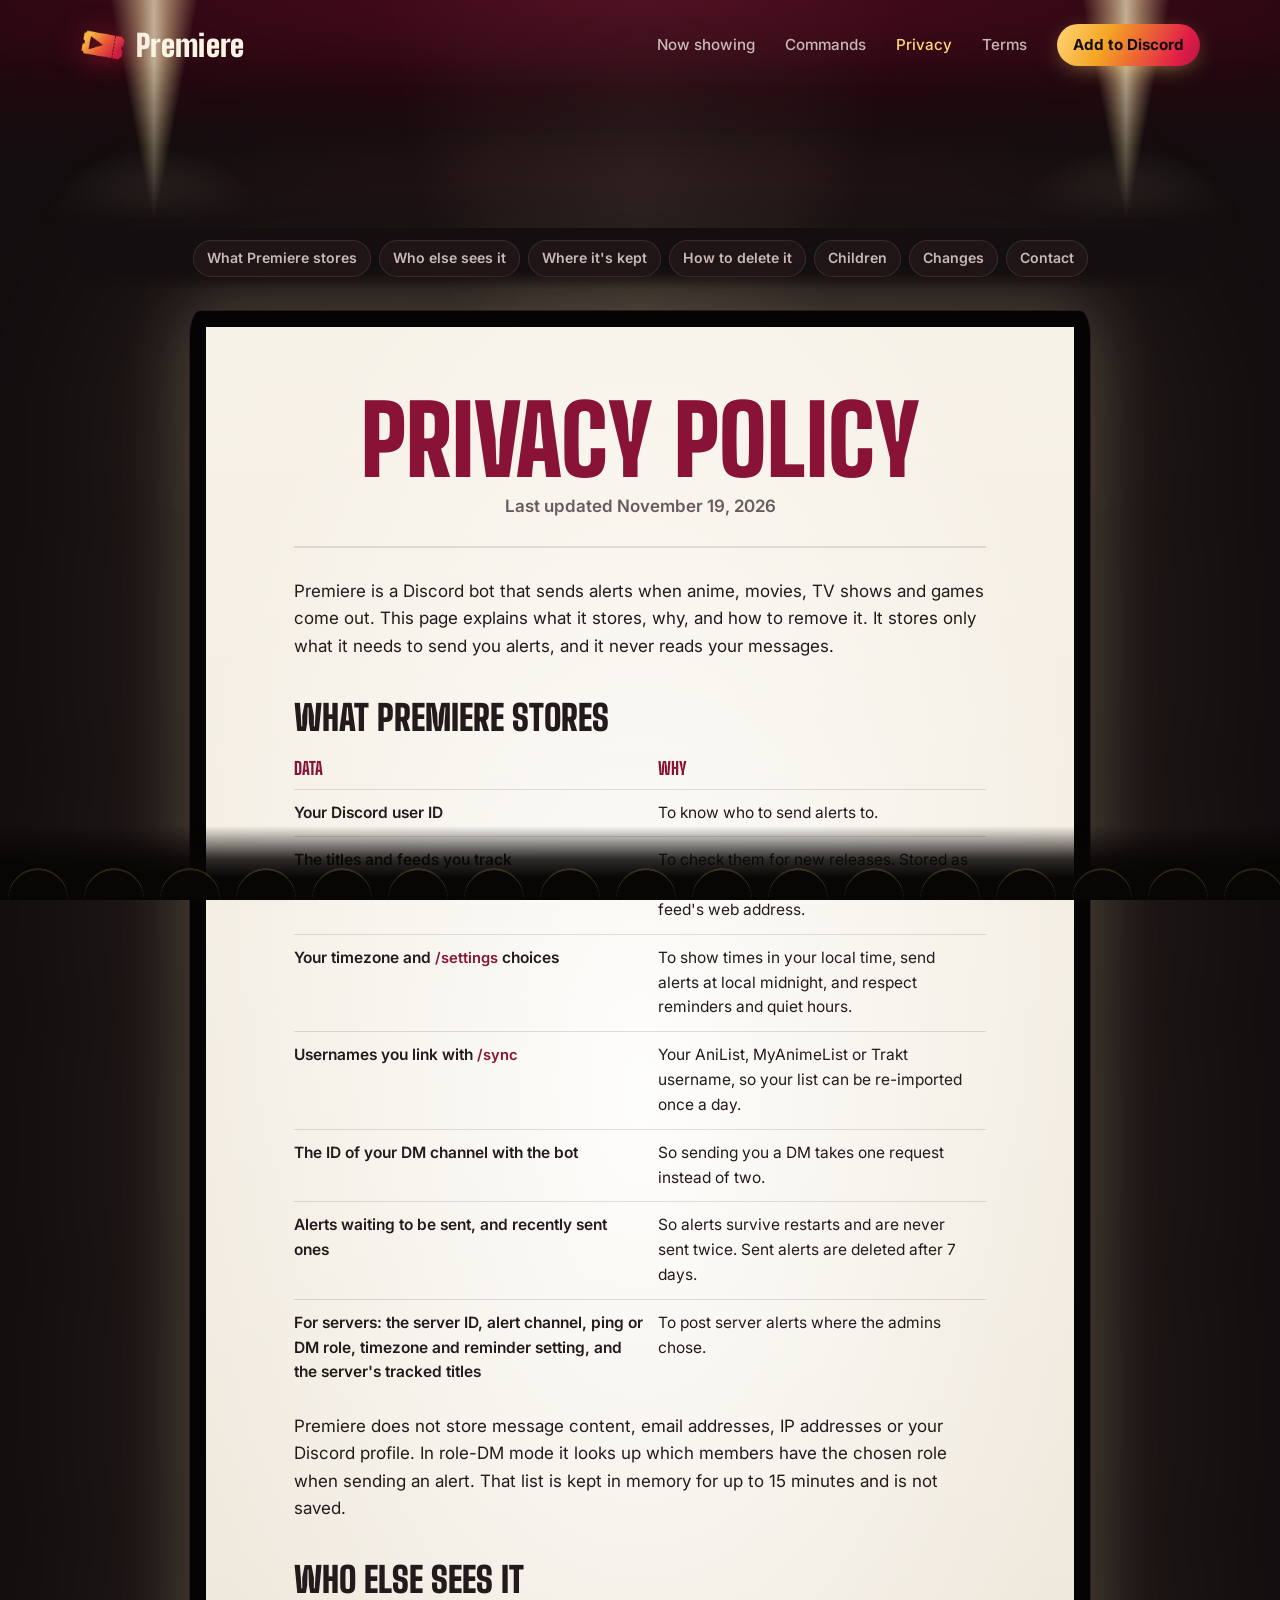
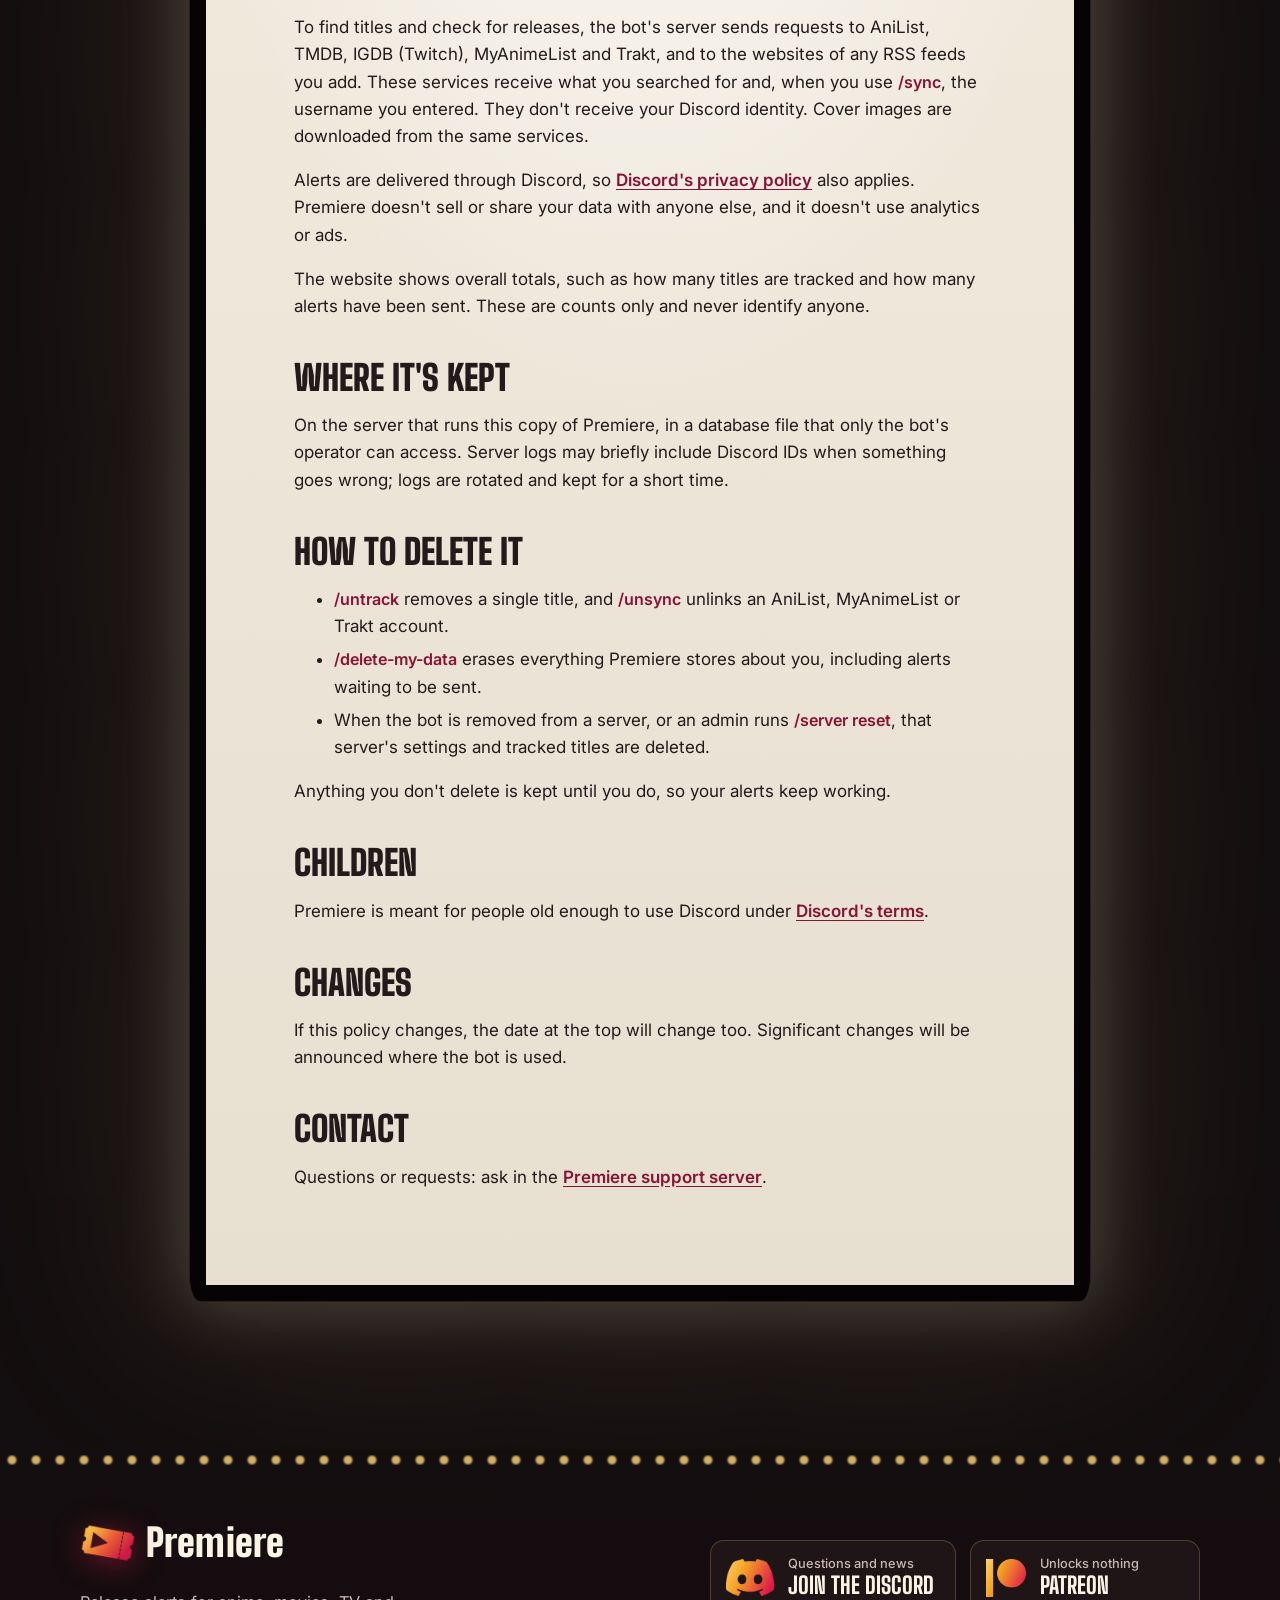
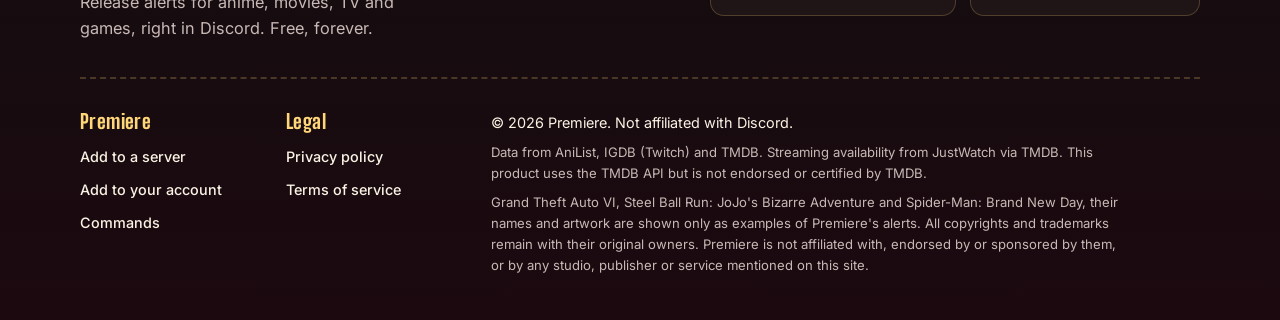
==== commit 5f239b4a: "Legal pages as a cinema screen - Text projected on a silver screen with a black masking frame and a " ====
--- a/privacy.html
+++ b/privacy.html
@@ -10,7 +10,7 @@
   <link rel="apple-touch-icon" href="assets/apple-touch-icon.png">
   <link rel="preconnect" href="https://fonts.googleapis.com">
   <link rel="preconnect" href="https://fonts.gstatic.com" crossorigin>
-  <link href="https://fonts.googleapis.com/css2?family=Big+Shoulders+Display:wght@800;900&family=Courier+Prime:wght@400;700&family=Inter:wght@400;500;600;700&display=swap" rel="stylesheet">
+  <link href="https://fonts.googleapis.com/css2?family=Big+Shoulders+Display:wght@800;900&family=Inter:wght@400;500;600;700&display=swap" rel="stylesheet">
   <link rel="stylesheet" href="style.css">
 </head>
 <body>
@@ -29,36 +29,28 @@
   </header>
   </div>
 
-  <main class="wrap script-stage">
-    <div class="script-layout">
-      <nav class="scenes" aria-label="Scenes">
-        <p class="scenes-title">Scene list</p>
-        <ol>
-            <li><a href="#what-premiere-stores"><span>1</span>What Premiere stores</a></li>
-            <li><a href="#who-else-sees-it"><span>2</span>Who else sees it</a></li>
-            <li><a href="#where-its-kept"><span>3</span>Where it's kept</a></li>
-            <li><a href="#how-to-delete-it"><span>4</span>How to delete it</a></li>
-            <li><a href="#children"><span>5</span>Children</a></li>
-            <li><a href="#changes"><span>6</span>Changes</a></li>
-            <li><a href="#contact"><span>7</span>Contact</a></li>
-        </ol>
-      </nav>
-      <article class="script">
-        <header class="slate">
-          <div class="clapper" aria-hidden="true"><span class="stick stick-top"></span><span class="stick"></span></div>
-          <div class="slate-board">
-            <p class="slate-field slate-prod"><small>Production</small>Premiere</p>
-            <h1 class="slate-field slate-scene"><small>Scene</small>Privacy policy</h1>
-            <p class="slate-field"><small>Take</small>1</p>
-            <p class="slate-field"><small>Roll</small>7 scenes</p>
-            <p class="slate-field slate-date"><small>Date</small><time>Nov 19, 2026</time></p>
-          </div>
-        </header>
-        <div class="script-page">
-          <p class="transition">Fade in:</p>
+  <main class="theater">
+    <nav class="chapters wrap" aria-label="On this page">
+      <ol>
+        <li><a href="#what-premiere-stores">What Premiere stores</a></li>
+        <li><a href="#who-else-sees-it">Who else sees it</a></li>
+        <li><a href="#where-its-kept">Where it's kept</a></li>
+        <li><a href="#how-to-delete-it">How to delete it</a></li>
+        <li><a href="#children">Children</a></li>
+        <li><a href="#changes">Changes</a></li>
+        <li><a href="#contact">Contact</a></li>
+      </ol>
+    </nav>
+    <div class="beam" aria-hidden="true"></div>
+    <article class="screen">
+      <header class="title-card">
+        <h1>Privacy policy</h1>
+        <p>Last updated November 19, 2026</p>
+      </header>
+
 <p>Premiere is a Discord bot that sends alerts when anime, movies, TV shows and games come out. This page explains what it stores, why, and how to remove it. It stores only what it needs to send you alerts, and it never reads your messages.</p>
 
-    <h2 id="what-premiere-stores"><span class="sc" aria-hidden="true">1</span>What Premiere stores<span class="sc sc-r" aria-hidden="true">1</span></h2>
+    <h2 id="what-premiere-stores">What Premiere stores</h2>
     <table>
       <thead><tr><th scope="col">Data</th><th scope="col">Why</th></tr></thead>
       <tbody>
@@ -74,15 +66,15 @@
 
     <p>Premiere does not store message content, email addresses, IP addresses or your Discord profile. In role-DM mode it looks up which members have the chosen role when sending an alert. That list is kept in memory for up to 15 minutes and is not saved.</p>
 
-    <h2 id="who-else-sees-it"><span class="sc" aria-hidden="true">2</span>Who else sees it<span class="sc sc-r" aria-hidden="true">2</span></h2>
+    <h2 id="who-else-sees-it">Who else sees it</h2>
     <p>To find titles and check for releases, the bot's server sends requests to AniList, TMDB, IGDB (Twitch), MyAnimeList and Trakt, and to the websites of any RSS feeds you add. These services receive what you searched for and, when you use <code>/sync</code>, the username you entered. They don't receive your Discord identity. Cover images are downloaded from the same services.</p>
     <p>Alerts are delivered through Discord, so <a href="https://discord.com/privacy">Discord's privacy policy</a> also applies. Premiere doesn't sell or share your data with anyone else, and it doesn't use analytics or ads.</p>
     <p>The website shows overall totals, such as how many titles are tracked and how many alerts have been sent. These are counts only and never identify anyone.</p>
 
-    <h2 id="where-its-kept"><span class="sc" aria-hidden="true">3</span>Where it's kept<span class="sc sc-r" aria-hidden="true">3</span></h2>
+    <h2 id="where-its-kept">Where it's kept</h2>
     <p>On the server that runs this copy of Premiere, in a database file that only the bot's operator can access. Server logs may briefly include Discord IDs when something goes wrong; logs are rotated and kept for a short time.</p>
 
-    <h2 id="how-to-delete-it"><span class="sc" aria-hidden="true">4</span>How to delete it<span class="sc sc-r" aria-hidden="true">4</span></h2>
+    <h2 id="how-to-delete-it">How to delete it</h2>
     <ul>
       <li><code>/untrack</code> removes a single title, and <code>/unsync</code> unlinks an AniList, MyAnimeList or Trakt account.</li>
       <li><code>/delete-my-data</code> erases everything Premiere stores about you, including alerts waiting to be sent.</li>
@@ -90,19 +82,16 @@
     </ul>
     <p>Anything you don't delete is kept until you do, so your alerts keep working.</p>
 
-    <h2 id="children"><span class="sc" aria-hidden="true">5</span>Children<span class="sc sc-r" aria-hidden="true">5</span></h2>
+    <h2 id="children">Children</h2>
     <p>Premiere is meant for people old enough to use Discord under <a href="https://discord.com/terms">Discord's terms</a>.</p>
 
-    <h2 id="changes"><span class="sc" aria-hidden="true">6</span>Changes<span class="sc sc-r" aria-hidden="true">6</span></h2>
+    <h2 id="changes">Changes</h2>
     <p>If this policy changes, the date at the top will change too. Significant changes will be announced where the bot is used.</p>
 
-    <h2 id="contact"><span class="sc" aria-hidden="true">7</span>Contact<span class="sc sc-r" aria-hidden="true">7</span></h2>
+    <h2 id="contact">Contact</h2>
     <p>Questions or requests: ask in the <a href="https://discord.gg/dvxegavKFR">Premiere support server</a>.</p>
-          <p class="transition transition-out">Fade out.</p>
-          <p class="sr-only">Last updated November 19, 2026.</p>
-        </div>
-      </article>
-    </div>
+    </article>
+    <div class="seats" aria-hidden="true"></div>
   </main>
 
   <footer class="site-footer">
@@ -142,11 +131,11 @@
     </div>
   </footer>
   <script>
-    // Light up the scene you're reading: the last heading above the top third.
+    // Light up the chapter you're reading: the last heading above the top third.
     (function () {
-      var heads = [].slice.call(document.querySelectorAll(".script-page h2[id]"));
+      var heads = [].slice.call(document.querySelectorAll(".screen h2[id]"));
       var links = {};
-      document.querySelectorAll(".scenes a").forEach(function (a) { links[a.hash.slice(1)] = a; });
+      document.querySelectorAll(".chapters a").forEach(function (a) { links[a.hash.slice(1)] = a; });
       var current, frame = 0;
       function update() {
         frame = 0;
--- a/style.css
+++ b/style.css
@@ -239,7 +239,7 @@
 
 /* ── House lights: soft pools of stage light spilling down the page ── */
 main { position: relative; isolation: isolate; }
-main:not(.script-stage)::before {
+main:not(.theater)::before {
   content: "";
   position: absolute;
   inset: 0;
@@ -766,127 +766,92 @@
 .footer-fine p { margin: 0; max-width: 80ch; }
 .footer-fine .owner { color: var(--paper); font-size: 0.9rem; }
 
-/* ── Shooting script: privacy policy and terms ────────────────────────
-   A slate on top, then a screenplay page bound with brass brads; each
-   section is a numbered scene, with numbers in both margins. */
-.script-stage { --script: "Courier Prime", "Courier New", monospace; padding-block: clamp(20px, 4vw, 48px) 90px; }
-.script-layout { display: grid; grid-template-columns: 230px minmax(0, 1fr); gap: 40px; align-items: start; }
-
-.scenes {
-  position: sticky;
-  top: 24px;
-  padding: 20px 18px;
-  border-radius: 10px;
-  background: #1b1416;
+/* ── Cinema screen: privacy policy and terms ──────────────────────────
+   The text is projected onto a silver screen in a dark auditorium: a beam
+   rises from the booth, and a row of seats stays at the bottom of the view. */
+.theater { position: relative; isolation: isolate; padding: 8px 0 0; }
+.chapters { position: sticky; top: 0; z-index: 3; padding-block: 12px; background: linear-gradient(180deg, var(--ink) 70%, transparent); }
+.chapters ol { display: flex; flex-wrap: wrap; justify-content: center; gap: 8px; margin: 0; padding: 0; list-style: none; }
+.chapters a {
+  display: block;
+  padding: 7px 14px;
+  border-radius: 999px;
+  background: #1f1416;
   box-shadow: inset 0 0 0 1px var(--line);
-  font-family: var(--script);
-}
-.scenes-title { margin: 0 0 12px; font: 900 1.4rem/1 var(--display); text-transform: uppercase; color: var(--champagne); }
-.scenes ol { display: grid; gap: 2px; margin: 0; padding: 0; list-style: none; }
-.scenes a {
-  display: grid;
-  grid-template-columns: 2.2ch 1fr;
-  gap: 8px;
-  padding: 6px 8px;
-  border-radius: 4px;
   color: var(--paper-dim);
   font-size: 0.88rem;
-  line-height: 1.35;
+  font-weight: 600;
   text-decoration: none;
-  text-transform: uppercase;
   transition: background-color 160ms ease, color 160ms ease;
 }
-.scenes a span { color: #8f7e80; }
-.scenes a:hover { color: var(--paper); background: rgba(255, 214, 120, 0.06); }
-.scenes a[aria-current] { color: var(--ink); background: var(--champagne); }
-.scenes a[aria-current] span { color: var(--velvet); }
-
-/* The slate: striped clapper on a hinge, chalk fields below. */
-.slate { margin-bottom: 26px; filter: drop-shadow(0 30px 40px rgba(0, 0, 0, 0.55)); }
-.clapper { position: relative; height: 64px; }
-.stick {
-  position: absolute;
-  inset: auto 0 0;
-  height: 30px;
-  border-radius: 4px 4px 0 0;
-  background: repeating-linear-gradient(118deg, #f4efe6 0 34px, #141011 34px 68px);
-}
-.stick-top {
-  bottom: 32px;
-  border-radius: 4px;
-  transform-origin: 14px 100%;
-  transform: rotate(-12deg);
-  animation: clap 700ms cubic-bezier(.6, 0, .4, 1.4) 350ms forwards;
-}
-@keyframes clap { 70% { transform: rotate(1deg); } 100% { transform: rotate(0deg); } }
-.slate-board {
-  display: grid;
-  grid-template-columns: repeat(3, minmax(0, 1fr));
-  border-radius: 0 0 8px 8px;
-  background: radial-gradient(120% 90% at 30% 10%, #2a2426, #151112);
-  box-shadow: inset 0 0 0 2px #f4efe6;
-  color: #f4efe6;
-}
-.slate-field {
-  margin: 0;
-  padding: 12px 16px 14px;
-  border: 1px solid rgba(244, 239, 230, 0.55);
-  font: 800 clamp(1.3rem, 2.4vw, 1.8rem)/1.05 var(--display);
-  text-transform: uppercase;
-}
-.slate-field small { display: block; margin-bottom: 6px; font: 700 0.72rem/1 var(--script); letter-spacing: 0.08em; color: #b9adab; }
-.slate-prod { grid-column: 1 / -1; color: var(--champagne); }
-.slate-scene { grid-column: 1 / -1; font-size: clamp(2.6rem, 7vw, 4.8rem); line-height: 0.9; }
-
-/* The script page itself. */
-.script-page {
-  position: relative;
-  padding: clamp(32px, 5vw, 64px) clamp(44px, 8vw, 104px) clamp(40px, 5vw, 64px);
-  background: #fbf8f1;
-  color: #1d1718;
-  font: 400 1rem/1.6 var(--script);
-  border-radius: 2px;
-  box-shadow: 5px 5px 0 #e8e1d2, 10px 10px 0 #d6ccb9, 0 40px 90px -40px rgba(0, 0, 0, 0.9);
-}
-/* Brass brads in the first and third punch holes. */
-.script-page::before {
-  content: "";
-  position: absolute;
-  left: 16px;
-  top: 0;
+.chapters a:hover { color: var(--paper); background: #2a1a1d; }
+.chapters a[aria-current] { color: var(--ink); background: var(--champagne); box-shadow: 0 0 18px rgba(255, 214, 120, 0.45); }
+
+/* The projector beam, from behind the audience up to the screen. */
+.beam {
+  position: fixed;
+  left: 50%;
+  bottom: -10vh;
+  width: 160vh;
+  height: 130vh;
+  margin-left: -80vh;
+  z-index: -1;
+  background: conic-gradient(from -16deg at 50% 100%, transparent 0deg, rgba(255, 238, 200, 0.07) 6deg, rgba(255, 238, 200, 0.12) 16deg, rgba(255, 238, 200, 0.07) 26deg, transparent 32deg, transparent 360deg);
+  -webkit-mask-image: linear-gradient(to top, #000 10%, rgba(0, 0, 0, 0.5) 70%, transparent);
+          mask-image: linear-gradient(to top, #000 10%, rgba(0, 0, 0, 0.5) 70%, transparent);
+  animation: projector 5s steps(1, end) infinite;
+  pointer-events: none;
+}
+@keyframes projector { 0%, 100% { opacity: 1; } 37% { opacity: 0.86; } 41% { opacity: 1; } 73% { opacity: 0.92; } 76% { opacity: 1; } }
+
+/* The screen: black masking frame, silver surface, light spilling out. */
+.screen {
+  position: relative;
+  width: min(900px, 100% - 2 * var(--gutter));
+  margin: 22px auto 0;
+  padding: clamp(32px, 6vw, 72px) clamp(24px, 7vw, 88px) clamp(40px, 6vw, 80px);
+  border: clamp(8px, 1.4vw, 16px) solid #060304;
+  border-radius: 10px / 26px;
+  background:
+    radial-gradient(70% 45% at 50% 30%, rgba(255, 255, 255, 0.9), transparent 80%),
+    linear-gradient(180deg, #f7f2e8, #e7dfd0);
+  color: #231a1c;
+  box-shadow:
+    0 0 0 1px #2a1d20,
+    0 0 70px 6px rgba(255, 236, 196, 0.22),
+    0 0 220px 40px rgba(255, 220, 170, 0.1);
+}
+.title-card { margin-bottom: 30px; padding-bottom: 26px; text-align: center; border-bottom: 2px solid rgba(35, 26, 28, 0.12); }
+.title-card h1 { margin: 0; font: 900 clamp(3rem, 9vw, 6rem)/0.86 var(--display); text-transform: uppercase; color: var(--velvet); }
+.title-card p { margin: 12px 0 0; color: #6a5a5c; font-weight: 600; }
+.screen p, .screen li { max-width: 66ch; }
+.screen h2 { margin: 40px 0 10px; font: 900 clamp(1.7rem, 3vw, 2.2rem)/1 var(--display); text-transform: uppercase; color: #231a1c; scroll-margin-top: 80px; }
+.screen a { color: var(--velvet); font-weight: 600; }
+.screen a:hover { color: var(--crimson); }
+.screen code { color: var(--velvet); }
+.screen li { margin-block: 6px; }
+.screen table { width: 100%; border-collapse: collapse; margin-block: 14px 6px; font-size: 0.97rem; }
+.screen th, .screen td { text-align: left; vertical-align: top; padding: 11px 14px 11px 0; border-top: 1px solid rgba(35, 26, 28, 0.14); }
+.screen thead th { border-top: 0; color: var(--velvet); font: 800 1.1rem/1 var(--display); text-transform: uppercase; }
+.screen td:first-child { font-weight: 600; }
+
+/* Seat backs along the bottom of the view while you read. */
+.seats {
+  position: sticky;
   bottom: 0;
-  width: 14px;
+  z-index: 4;
+  height: 74px;
+  margin-top: 40px;
+  pointer-events: none;
   background:
-    radial-gradient(circle, #f3d48a 0 3px, #b88a2e 4px 6px, #6e5114 7px, transparent 7.5px) 0 64px / 14px 14px no-repeat,
-    radial-gradient(circle, #f3d48a 0 3px, #b88a2e 4px 6px, #6e5114 7px, transparent 7.5px) 0 calc(100% - 64px) / 14px 14px no-repeat;
-}
-.script-page p, .script-page li { max-width: 62ch; }
-.script-page a { color: var(--velvet); font-weight: 700; }
-.script-page a:hover { color: var(--crimson); }
-.script-page code { font: 700 1em/1 var(--script); color: var(--velvet); }
-.script-page li { margin-block: 6px; }
-.transition { margin: 0 0 18px; font-weight: 700; text-transform: uppercase; }
-.transition-out { margin: 40px 0 0; text-align: right; max-width: none !important; }
-.script-page h2 {
-  position: relative;
-  margin: 38px 0 12px;
-  font: 700 1rem/1.4 var(--script);
-  text-transform: uppercase;
-  scroll-margin-top: 24px;
-}
-.script-page h2::after { content: ""; display: block; width: 3ch; margin-top: 4px; border-bottom: 2px solid #1d1718; }
-.sc { position: absolute; left: calc(-1 * clamp(30px, 5vw, 64px)); top: 0; font-weight: 700; color: #8a7a76; }
-.sc-r { left: auto; right: calc(-1 * clamp(30px, 5vw, 64px)); }
-.script-page table { width: 100%; border-collapse: collapse; margin-block: 14px 6px; font-size: 0.93rem; }
-.script-page th, .script-page td { text-align: left; vertical-align: top; padding: 10px 14px 10px 0; border-top: 1px dashed rgba(29, 23, 24, 0.35); }
-.script-page thead th { border-top: 0; text-transform: uppercase; color: var(--velvet); }
-.script-page td:first-child { font-weight: 700; }
+    radial-gradient(ellipse 30px 30px at 50% 100%, #080505 0 98%, transparent 100%) 0 100% / 76px 44px repeat-x,
+    radial-gradient(ellipse 30px 30px at 50% 100%, rgba(255, 214, 120, 0.14) 0 98%, transparent 100%) 0 calc(100% - 2px) / 76px 44px repeat-x,
+    linear-gradient(180deg, transparent 0, rgba(8, 5, 5, 0.85) 45%, #080505 70%) 0 100% / 100% 100% no-repeat;
+}
 
 /* ── Small screens ──────────────────────────────────────────────────── */
 @media (max-width: 900px) {
   .stat-grid { grid-template-columns: repeat(2, minmax(0, 1fr)); }
-  .script-layout { grid-template-columns: 1fr; }
-  .scenes { position: static; }
 }
 @media (max-width: 760px) {
   .ticket { grid-template-columns: 1fr; transform: none; -webkit-mask: none; mask: none; }
@@ -925,26 +890,15 @@
   html { scroll-behavior: auto; }
   .ticket, .ticket::after, .searchlight, .marquee::before, .marquee::after, .bulbs, .flap.flip { animation: none; }
   .ticket::after { display: none; }
-  .stick-top { animation: none; transform: none; }
+  .beam { animation: none; }
   .stub, .btn, .case, .case::before, .mini-ticket, .hero .wrap { transition: none; }
   .case:hover { transform: none; }
 }
 
 /* Short stage behind the header on the policy pages. */
 .stage-short { min-height: 220px; }
-.stage-short + main .script-layout { margin-top: -110px; position: relative; z-index: 2; }
-@media (max-width: 900px) { .stage-short + main .script-layout { margin-top: -90px; } }
 @media (max-width: 760px) {
-  .script-page { padding-inline: 34px 22px; }
-  .script-page::before { left: 8px; }
-  .sc { left: -26px; }
-  .sc-r { display: none; }
-  .slate-board { grid-template-columns: repeat(3, minmax(0, 1fr)); }
-  .slate-field { padding: 10px 12px; font-size: 1.1rem; }
-  .slate-scene, .slate-prod { font-size: clamp(2.1rem, 11vw, 3rem); }
-  .slate-prod { font-size: 1.5rem; }
-  .scenes { padding: 14px; }
-  .scenes-title { display: none; }
-  .scenes ol { grid-template-columns: repeat(2, minmax(0, 1fr)); }
-  .scenes a { font-size: 0.78rem; padding: 4px 6px; }
-}
+  .chapters ol { flex-wrap: nowrap; justify-content: flex-start; overflow-x: auto; scrollbar-width: none; }
+  .chapters a { white-space: nowrap; }
+  .seats { height: 56px; }
+}
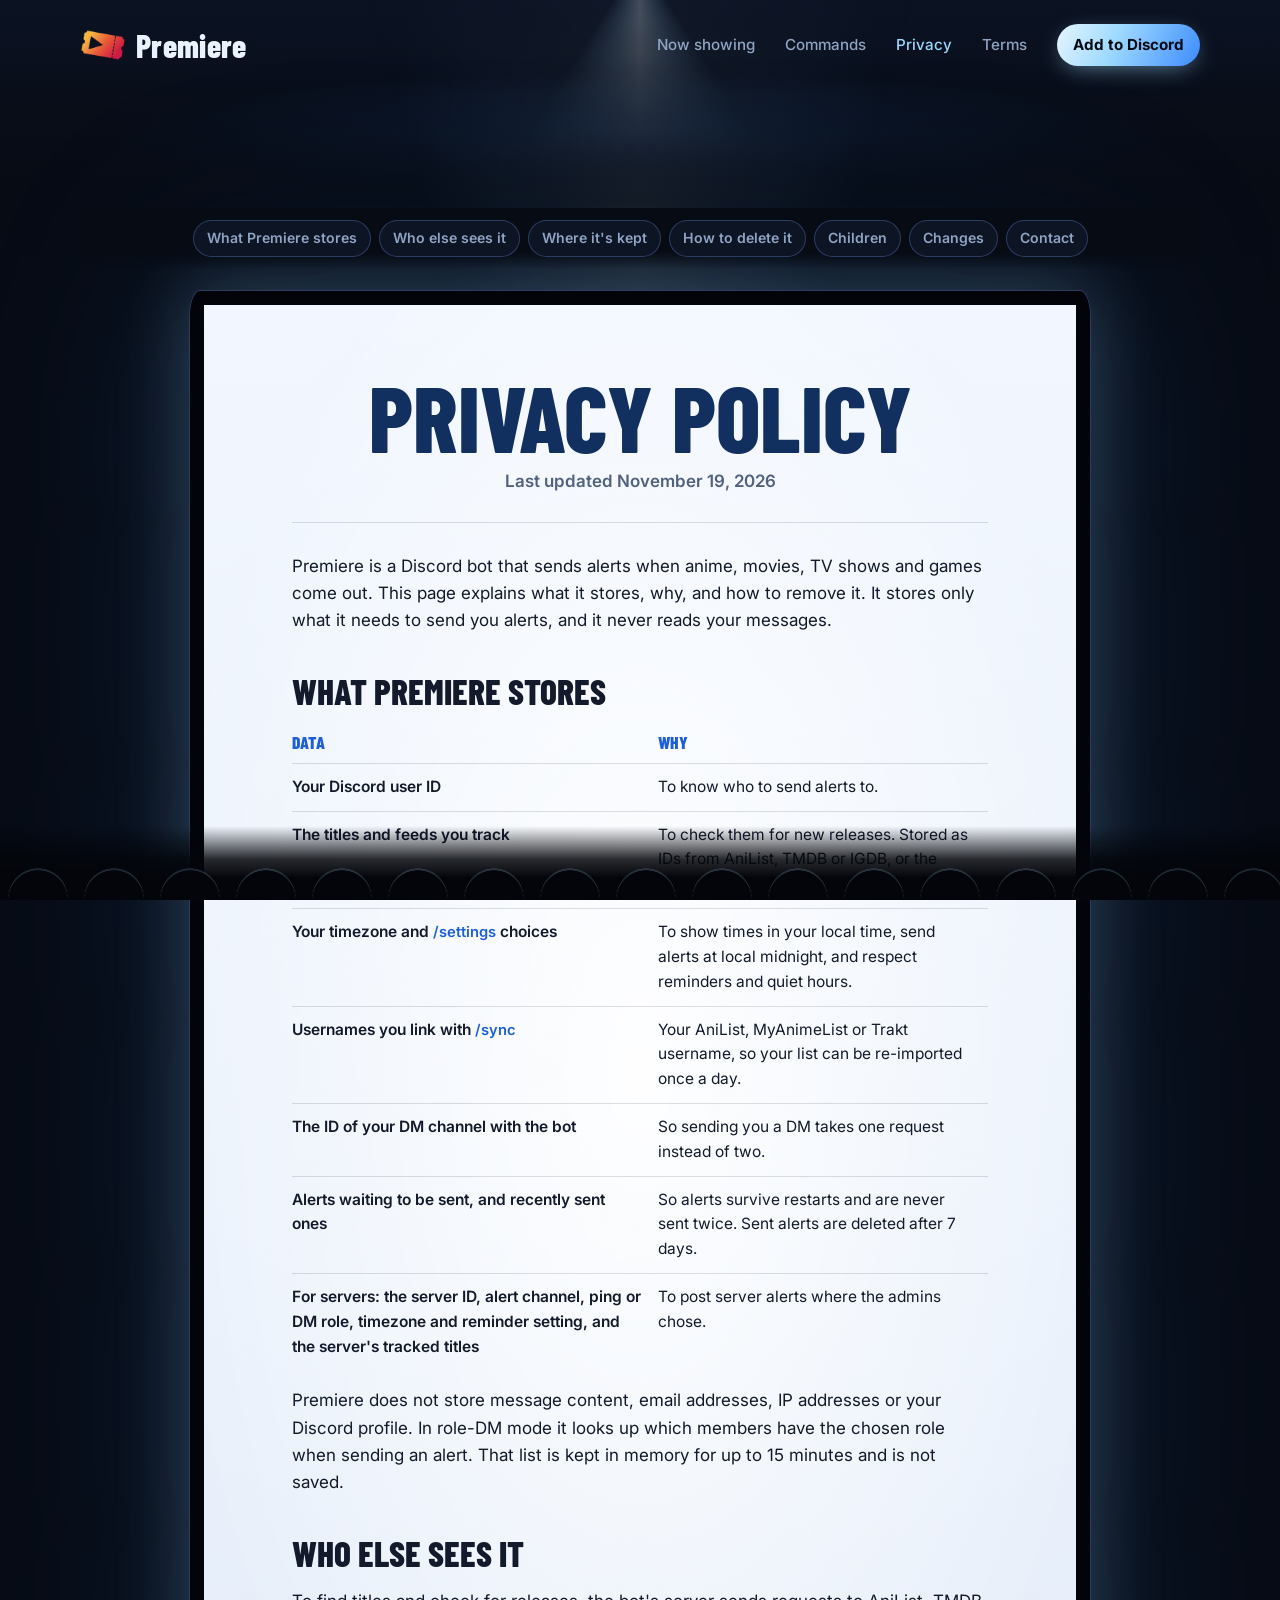
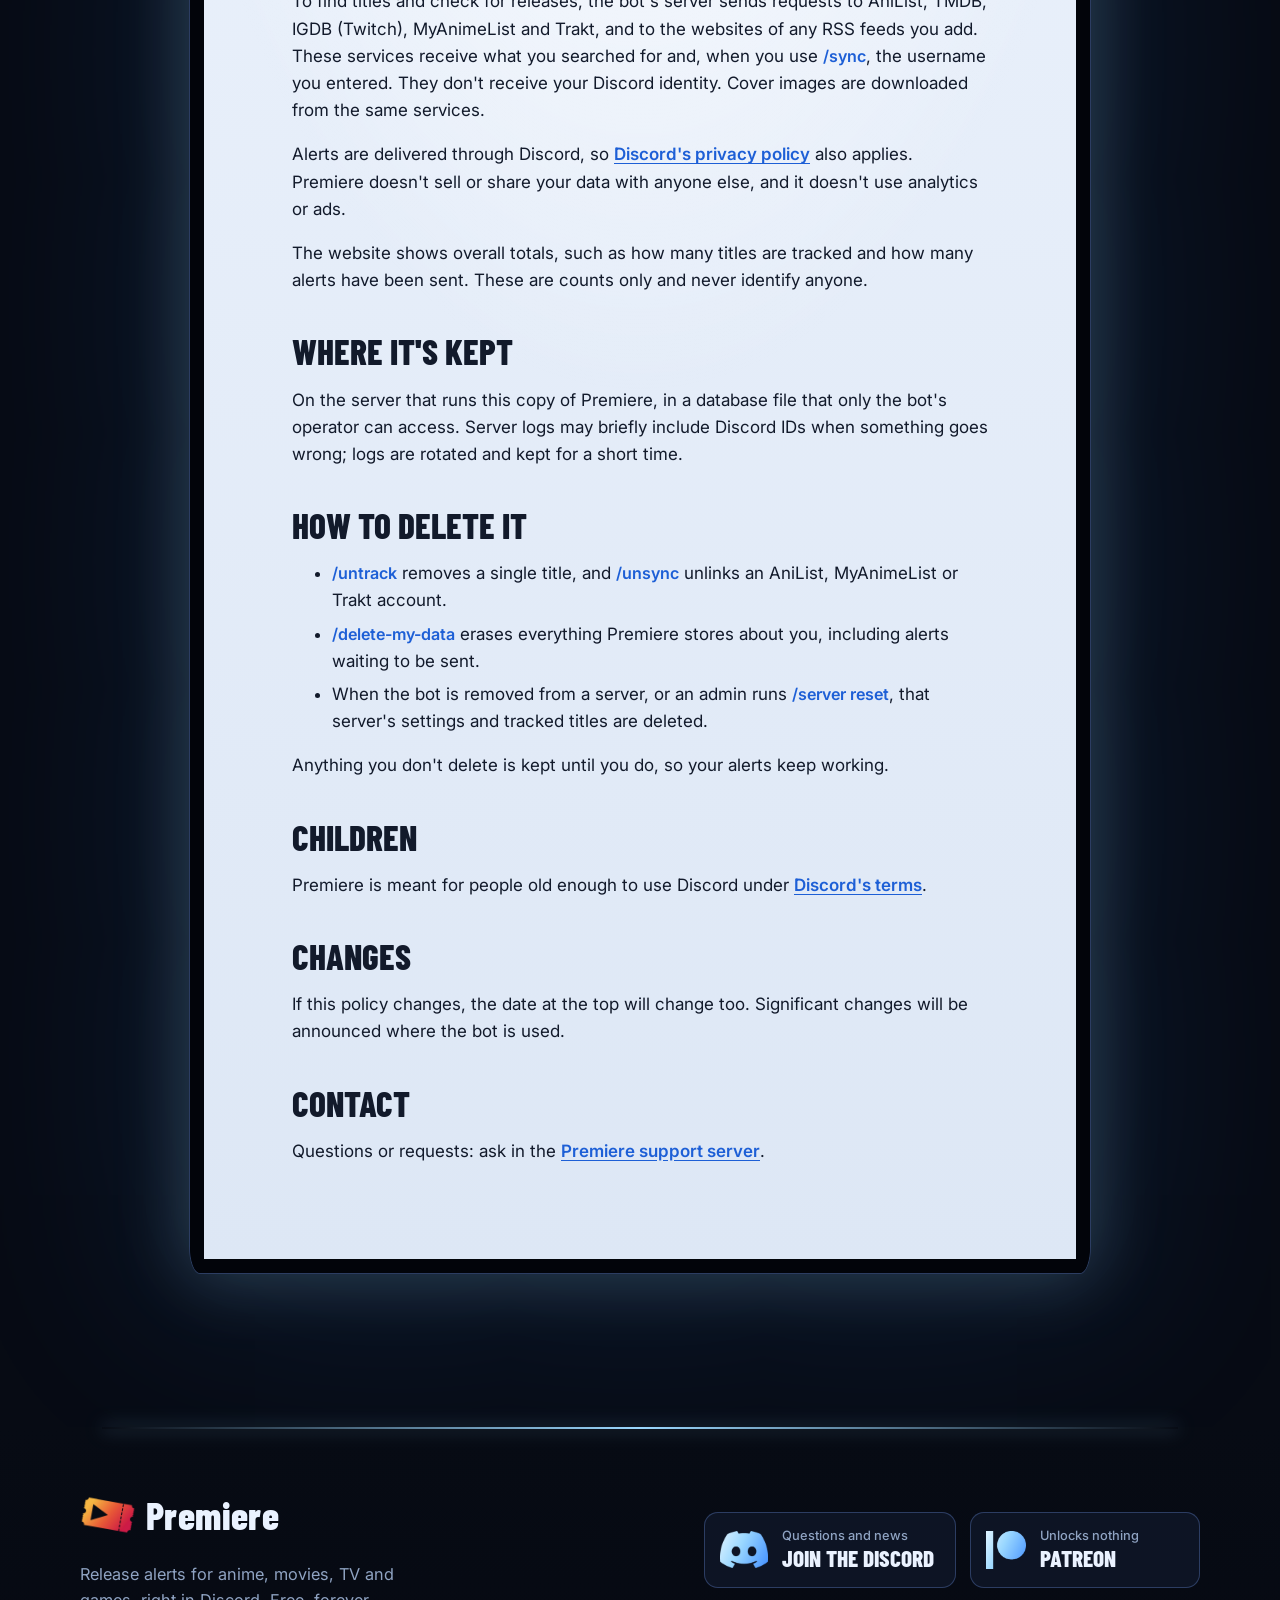
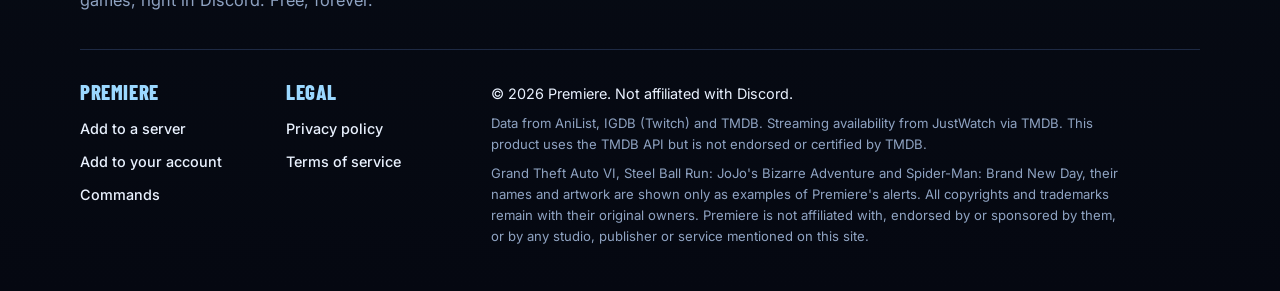
==== commit 4c5b55b8: "Redesign as a modern digital cinema in midnight and projector ice - New palette: midnight blue lit b" ====
--- a/privacy.html
+++ b/privacy.html
@@ -5,18 +5,28 @@
   <meta name="viewport" content="width=device-width, initial-scale=1">
   <title>Privacy policy · Premiere</title>
   <meta name="description" content="What the Premiere Discord bot stores, why, and how to delete it.">
+  <meta property="og:type" content="website">
+  <meta property="og:site_name" content="Premiere">
+  <meta property="og:url" content="https://hvn-x.github.io/PremiereSite/privacy.html">
+  <meta property="og:title" content="Privacy policy · Premiere">
+  <meta property="og:description" content="What the Premiere Discord bot stores, why, and how to delete it.">
+  <meta property="og:image" content="https://hvn-x.github.io/PremiereSite/assets/og.png">
+  <meta property="og:image:width" content="1200">
+  <meta property="og:image:height" content="630">
+  <meta property="og:image:alt" content="A cinema screen lit by a projector beam, reading Never miss a release, beside an e-ticket saying Free, forever.">
+  <meta name="twitter:card" content="summary_large_image">
+  <meta name="theme-color" content="#9bd8ff">
   <link rel="icon" href="favicon.ico" sizes="48x48">
   <link rel="icon" href="assets/favicon.png" type="image/png">
   <link rel="apple-touch-icon" href="assets/apple-touch-icon.png">
   <link rel="preconnect" href="https://fonts.googleapis.com">
   <link rel="preconnect" href="https://fonts.gstatic.com" crossorigin>
-  <link href="https://fonts.googleapis.com/css2?family=Big+Shoulders+Display:wght@800;900&family=Inter:wght@400;500;600;700&display=swap" rel="stylesheet">
+  <link href="https://fonts.googleapis.com/css2?family=Barlow+Condensed:wght@700;800&family=Inter:wght@400;500;600;700&display=swap" rel="stylesheet">
   <link rel="stylesheet" href="style.css">
 </head>
 <body>
   <div class="stage stage-short">
-    <div class="searchlight left" aria-hidden="true"></div>
-    <div class="searchlight right" aria-hidden="true"></div>
+    <div class="projector" aria-hidden="true"></div>
     <header class="site-header wrap">
     <a class="brand" href="./"><img src="assets/logo.png" alt="" width="44" height="44">Premiere</a>
     <nav class="site-nav" aria-label="Site">
--- a/style.css
+++ b/style.css
@@ -1,21 +1,24 @@
-/* Premiere: a cinema premiere. Searchlights, a marquee, film, tickets, a playbill.
-   Palette is the ticket logo's: champagne gold into crimson and velvet. */
+/* Premiere: a modern digital cinema at midnight.
+   A projector beam lights the big screen; showtimes run on LED boards;
+   panels are backlit glass. Midnight blue, lit by projector ice. */
 :root {
-  --ink: #130e0f;
-  --ink-2: #1c1517;
-  --line: #3a2a2d;
-  --velvet: #881337;
-  --velvet-deep: #4a0a1d;
-  --crimson: #e11d48;
-  --amber: #f5a524;
-  --champagne: #ffd678;
-  --paper: #fbf3e4;
-  --paper-dim: #c9b9b6;
-  --playbill: #f4e8d2;
-  --playbill-ink: #2a1416;
-  --ticket: linear-gradient(115deg, #ffd678 0%, #f5a524 34%, #ea5b38 62%, #e11d48 84%, #b8163f 100%);
-
-  --display: "Big Shoulders Display", "Arial Narrow", sans-serif;
+  --night: #070b14;
+  --night-2: #0d1424;
+  --night-3: #131d33;
+  --line: #1e2a44;
+  --line-2: #2c3d62;
+  --ice: #9bd8ff;
+  --ice-hi: #e6f6ff;
+  --azure: #3d8bff;
+  --peri: #7aa2ff;
+  --text: #eaf2ff;
+  --dim: #8fa3c2;
+  --led-off: rgba(155, 216, 255, 0.06);
+  /* The gradient is for drawing attention: main calls to action and "Free, forever". */
+  --beam: linear-gradient(115deg, #e6f6ff 0%, #9bd8ff 42%, #3d8bff 100%);
+
+  --display: "Barlow Condensed", "Arial Narrow", sans-serif;
+  --led: "Doto", ui-monospace, monospace;
   --body: "Inter", system-ui, -apple-system, "Segoe UI", sans-serif;
 
   --measure: 66ch;
@@ -27,20 +30,20 @@
 
 body {
   margin: 0;
-  background: var(--ink);
-  color: var(--paper);
+  background: var(--night);
+  color: var(--text);
   font: 400 1.0625rem/1.6 var(--body);
   -webkit-font-smoothing: antialiased;
-  overflow-x: clip;  /* clip (not hidden) keeps the sticky contents list working */
+  overflow-x: clip;  /* clip (not hidden) keeps sticky elements working */
 }
 
 img { max-width: 100%; height: auto; display: block; }
-a { color: var(--champagne); text-underline-offset: 3px; }
-a:hover { color: #fff; }
+a { color: var(--ice); text-underline-offset: 3px; }
+a:hover { color: var(--ice-hi); }
 [hidden] { display: none !important; }
-code { font: 600 0.95em/1 var(--body); color: var(--champagne); }
-
-:focus-visible { outline: 3px solid var(--champagne); outline-offset: 3px; border-radius: 6px; }
+code { font: 600 0.95em/1 var(--body); color: var(--ice); }
+
+:focus-visible { outline: 3px solid var(--ice); outline-offset: 3px; border-radius: 6px; }
 
 .sr-only {
   position: absolute; width: 1px; height: 1px; padding: 0; margin: -1px;
@@ -63,181 +66,505 @@
   display: inline-flex;
   align-items: center;
   gap: 10px;
-  color: var(--paper);
+  color: var(--text);
   text-decoration: none;
-  font: 900 1.9rem/1 var(--display);
+  font: 800 2rem/1 var(--display);
   letter-spacing: 0.01em;
 }
-.brand img { width: 46px; height: 46px; filter: drop-shadow(0 4px 14px rgba(225, 29, 72, 0.5)); }
-.site-nav { display: flex; gap: clamp(14px, 3vw, 30px); font-size: 0.95rem; font-weight: 500; }
-.site-nav a { color: var(--paper-dim); text-decoration: none; }
-.site-nav { align-items: center; }
-.site-nav a:hover, .site-nav a[aria-current="page"] { color: var(--champagne); }
+.brand img { width: 46px; height: 46px; }
+.site-nav { display: flex; align-items: center; gap: clamp(14px, 3vw, 30px); font-size: 0.95rem; font-weight: 500; }
+.site-nav a { color: var(--dim); text-decoration: none; }
+.site-nav a:hover, .site-nav a[aria-current="page"] { color: var(--ice); }
 .site-nav a.nav-cta {
   padding: 9px 16px;
   border-radius: 999px;
-  background: var(--ticket);
-  color: var(--ink);
+  background: var(--beam);
+  color: var(--night);
   font-weight: 700;
-  box-shadow: 0 6px 24px -8px rgba(255, 214, 120, 0.6);
-}
-.site-nav a.nav-cta:hover { color: var(--ink); filter: brightness(1.08); }
-
-/* ── Stage: velvet backdrop with sweeping searchlights ──────────────── */
+  box-shadow: 0 6px 24px -8px rgba(155, 216, 255, 0.7);
+}
+.site-nav a.nav-cta:hover { color: var(--night); filter: brightness(1.08); }
+
+/* ── Stage: the auditorium, lit by the projector ────────────────────── */
 .stage {
   position: relative;
   isolation: isolate;
   overflow: hidden;
   background:
-    radial-gradient(70% 60% at 50% 100%, rgba(225, 29, 72, 0.35), transparent 70%),
-    radial-gradient(120% 80% at 50% 0%, var(--velvet-deep) 0%, #24070f 55%, var(--ink) 100%);
-}
-/* Floor: the stage fades into the page. */
-.stage::after {
+    radial-gradient(60% 50% at 50% 70%, rgba(61, 139, 255, 0.16), transparent 70%),
+    linear-gradient(180deg, #0b1222 0%, var(--night) 100%);
+}
+.stage::after {  /* the stage fades into the page */
   content: "";
   position: absolute;
   inset: auto 0 0;
-  height: 160px;
-  background: linear-gradient(180deg, transparent, var(--ink));
+  height: 140px;
+  background: linear-gradient(180deg, transparent, var(--night));
   z-index: -1;
 }
-
-/* Each beam is a soft wedge drawn with a conic gradient (soft edges come from the
-   gradient itself: no blur, no clipping), faded along its length with a mask.
-   Only `transform` animates, so the browser can run it on the GPU. */
-.searchlight {
-  --beam: rgba(255, 228, 165, 0.5);
+/* The projector beam: a soft cone from the booth window, top centre, down onto
+   the screen. Only opacity animates (a faint flicker), so it stays smooth. */
+.projector {
   position: absolute;
-  bottom: -4%;
-  width: 70vh;
-  height: 150vh;
-  margin-left: -35vh;  /* centre the wedge's tip on the anchor point */
-  transform-origin: 50% 100%;
-  background:
-    radial-gradient(18% 6% at 50% 100%, rgba(255, 240, 200, 0.55), transparent 100%),
-    conic-gradient(from -11deg at 50% 100%,
-      transparent 0deg, var(--beam) 7deg, rgba(255, 240, 200, 0.78) 11deg, var(--beam) 15deg,
-      transparent 22deg, transparent 360deg);
-  -webkit-mask-image: linear-gradient(to top, #000 0%, rgba(0, 0, 0, 0.7) 55%, transparent 100%);
-          mask-image: linear-gradient(to top, #000 0%, rgba(0, 0, 0, 0.7) 55%, transparent 100%);
-  will-change: transform;
+  top: -40px;
+  left: 50%;
+  width: min(1500px, 150vw);
+  height: 100%;
+  translate: -50% 0;
   z-index: -1;
   pointer-events: none;
-}
-/* A mirrored pair on one shared timeline, so they swing together and cross. */
-.searchlight.left  { left: 12%; animation: sweep-left 9s ease-in-out infinite alternate; }
-.searchlight.right { left: 88%; animation: sweep-right 9s ease-in-out infinite alternate; }
-/* Swing stays within view: each beam leans outward, then crosses over the ticket. */
-@keyframes sweep-left  { from { transform: rotate(-10deg); } to { transform: rotate(26deg); } }
-@keyframes sweep-right { from { transform: rotate(10deg); } to { transform: rotate(-26deg); } }
-
-.hero { padding-block: clamp(16px, 4vw, 44px) clamp(56px, 7vw, 84px); }
+  background:
+    radial-gradient(5% 7% at 50% 0%, rgba(230, 246, 255, 0.95), transparent 100%),
+    conic-gradient(from 146deg at 50% 0%, transparent 0deg, rgba(155, 216, 255, 0.13) 14deg, rgba(230, 246, 255, 0.24) 34deg, rgba(155, 216, 255, 0.13) 54deg, transparent 68deg, transparent 360deg);
+  -webkit-mask-image: linear-gradient(to bottom, #000 30%, rgba(0, 0, 0, 0.4) 85%, transparent);
+          mask-image: linear-gradient(to bottom, #000 30%, rgba(0, 0, 0, 0.4) 85%, transparent);
+  animation: projector 6s steps(1, end) infinite;
+}
+@keyframes projector { 0%, 100% { opacity: 1; } 31% { opacity: 0.88; } 34% { opacity: 1; } 71% { opacity: 0.93; } 73% { opacity: 1; } }
+
+.hero { padding-block: clamp(20px, 5vw, 56px) clamp(56px, 7vw, 90px); }
+.hero-grid { display: grid; grid-template-columns: minmax(0, 1fr) minmax(260px, 320px); gap: clamp(20px, 3vw, 36px); align-items: center; }
+
+/* The big screen, with the headline projected on it. */
+.screen-hero {
+  position: relative;
+  display: flex;
+  flex-direction: column;
+  justify-content: center;
+  min-height: clamp(300px, 38vw, 440px);
+  padding: clamp(32px, 5vw, 64px);
+  border-radius: 14px / 28px;
+  background:
+    radial-gradient(70% 70% at 50% 30%, rgba(155, 216, 255, 0.16), transparent 70%),
+    linear-gradient(180deg, rgba(18, 29, 54, 0.88), rgba(10, 17, 32, 0.96));
+  box-shadow:
+    inset 0 0 0 1px rgba(155, 216, 255, 0.25),
+    0 0 60px rgba(155, 216, 255, 0.16),
+    0 0 180px rgba(61, 139, 255, 0.14);
+  animation: power-on 1100ms cubic-bezier(.2, .8, .2, 1) 150ms both;
+}
+@keyframes power-on {
+  0% { opacity: 0; filter: brightness(3) saturate(0); transform: scaleY(0.02); }
+  40% { opacity: 1; filter: brightness(2) saturate(0.5); transform: scaleY(1); }
+  100% { filter: none; transform: none; }
+}
+.screen-hero h1 {
+  margin: 0 0 18px;
+  font: 800 clamp(3.4rem, 8.4vw, 7.4rem)/0.86 var(--display);
+  text-transform: uppercase;
+  letter-spacing: 0.005em;
+  color: var(--ice-hi);
+  text-shadow: 0 0 34px rgba(155, 216, 255, 0.45);
+  max-width: 10ch;
+}
+.screen-hero p { margin: 0; max-width: 44ch; font-size: clamp(1.02rem, 1.5vw, 1.18rem); color: #c9d8ef; }
+
+/* The e-ticket: a phone-style pass with the invite buttons. */
+.pass {
+  position: relative;
+  display: grid;
+  gap: 12px;
+  padding: 22px;
+  border-radius: 22px;
+  background: linear-gradient(180deg, rgba(25, 38, 66, 0.92), rgba(12, 19, 36, 0.96));
+  box-shadow: inset 0 0 0 1px var(--line-2), 0 30px 70px -30px rgba(0, 0, 0, 0.9), 0 0 40px rgba(61, 139, 255, 0.12);
+  backdrop-filter: blur(8px);
+  transition: transform 600ms cubic-bezier(.2, .8, .2, 1);
+  animation: slide-in 900ms cubic-bezier(.2, .8, .2, 1) 500ms both;
+}
+@keyframes slide-in { from { opacity: 0; transform: translateY(24px); } }
+.pass.is-tilting { transition-duration: 140ms; }
+.pass-head { display: flex; align-items: center; gap: 10px; padding-bottom: 14px; border-bottom: 1px dashed var(--line-2); }
+.pass-head img { width: 34px; height: 34px; }
+.pass-head b { font: 800 1.45rem/1 var(--display); }
+.pass-head span { margin-left: auto; font: 700 0.95rem/1 var(--display); text-transform: uppercase; letter-spacing: 0.06em; color: var(--ice); }
+.pass-price { display: flex; align-items: baseline; justify-content: space-between; margin: 2px 0 4px; }
+.pass-price .led-text { font-size: 2.6rem; }
+.pass-price small { color: var(--dim); font-weight: 600; }
+.pass .stub-link { color: var(--dim); }
+.pass .stub-link:hover { color: var(--ice); }
+/* A decorative code strip, like the one a ticket app shows at the door. */
+.pass-code {
+  height: 34px;
+  margin-top: 4px;
+  border-radius: 6px;
+  opacity: 0.75;
+  background:
+    repeating-linear-gradient(90deg, var(--ice) 0 2px, transparent 2px 5px, var(--ice) 5px 6px, transparent 6px 9px, var(--ice) 9px 12px, transparent 12px 14px);
+  -webkit-mask-image: linear-gradient(90deg, transparent, #000 12%, #000 88%, transparent);
+          mask-image: linear-gradient(90deg, transparent, #000 12%, #000 88%, transparent);
+}
+.glare {
+  position: absolute;
+  inset: 0;
+  border-radius: inherit;
+  background: radial-gradient(circle at var(--gx, 50%) var(--gy, 50%), rgba(230, 246, 255, 0.18), transparent 45%);
+  opacity: 0;
+  transition: opacity 300ms ease;
+  pointer-events: none;
+}
+.pass:hover .glare { opacity: 1; }
+
+.led-text {
+  font: 900 1em/1 var(--led);
+  color: var(--ice-hi);
+  text-shadow: 0 0 10px rgba(155, 216, 255, 0.7), 0 0 2px var(--ice);
+}
+
+.stub-link { color: inherit; font-weight: 600; font-size: 0.92rem; text-align: center; }
+
+.btn {
+  display: block;
+  padding: 15px 20px;
+  border: 0;
+  border-radius: 12px;
+  text-align: center;
+  text-decoration: none;
+  font: 700 1.02rem/1.2 var(--body);
+  cursor: pointer;
+  transition: transform 120ms ease, background-color 120ms ease, box-shadow 160ms ease;
+}
+.btn:active { transform: translateY(1px); }
+.btn-primary { background: var(--beam); color: var(--night); box-shadow: 0 10px 30px -14px rgba(155, 216, 255, 0.8); }
+.btn-primary:hover { color: var(--night); filter: brightness(1.06); }
+.btn-secondary { background: rgba(155, 216, 255, 0.08); color: var(--text); box-shadow: inset 0 0 0 1px var(--line-2); }
+.btn-secondary:hover { background: rgba(155, 216, 255, 0.14); color: var(--ice-hi); }
+
+/* ── Section headings ───────────────────────────────────────────────── */
+section { padding-block: clamp(48px, 8vw, 96px); }
+.section-title {
+  margin: 0 0 14px;
+  font: 800 clamp(2.6rem, 6vw, 4.2rem)/0.9 var(--display);
+  text-transform: uppercase;
+  letter-spacing: 0.005em;
+}
+.lede { margin: 0 0 36px; max-width: var(--measure); color: var(--dim); font-size: 1.08rem; }
+
+/* ── Now showing: an LED showtime board ─────────────────────────────── */
 #now-showing { padding-top: clamp(16px, 3vw, 32px); }
-
-/* ── The ticket ─────────────────────────────────────────────────────── */
-.ticket {
-  --notch: clamp(22px, 3.2vw, 34px);
-  position: relative;
-  display: grid;
-  grid-template-columns: 1fr minmax(240px, 30%);
-  background: var(--ticket);
-  color: var(--ink);
-  border-radius: 28px;
-  -webkit-mask:
-    radial-gradient(circle at 0 50%, transparent var(--notch), #000 calc(var(--notch) + 1px)) left / 51% 100% no-repeat,
-    radial-gradient(circle at 100% 50%, transparent var(--notch), #000 calc(var(--notch) + 1px)) right / 51% 100% no-repeat;
-          mask:
-    radial-gradient(circle at 0 50%, transparent var(--notch), #000 calc(var(--notch) + 1px)) left / 51% 100% no-repeat,
-    radial-gradient(circle at 100% 50%, transparent var(--notch), #000 calc(var(--notch) + 1px)) right / 51% 100% no-repeat;
-  transform: rotate(-1.6deg);
-  animation: admit 1100ms cubic-bezier(.2, .8, .2, 1) 200ms both;
-}
-/* Foil sheen that crosses the ticket once on load. */
-.ticket::after {
+.marquee {
+  position: relative;
+  padding: clamp(22px, 3vw, 34px);
+  border-radius: 18px;
+  background:
+    radial-gradient(2px 2px at 3px 3px, rgba(155, 216, 255, 0.07) 50%, transparent 51%) 0 0 / 6px 6px,
+    linear-gradient(180deg, #050912, #03060c);
+  box-shadow: inset 0 0 0 1px var(--line-2), inset 0 1px 0 rgba(155, 216, 255, 0.35), 0 30px 80px -40px rgba(61, 139, 255, 0.55);
+}
+.marquee-title {
+  display: flex;
+  align-items: center;
+  justify-content: space-between;
+  gap: 16px;
+  margin: 0 0 18px;
+  padding-bottom: 14px;
+  border-bottom: 1px solid var(--line);
+  font: 900 clamp(1.4rem, 3vw, 2rem)/1 var(--led);
+  text-transform: uppercase;
+  color: var(--ice-hi);
+  text-shadow: 0 0 14px rgba(155, 216, 255, 0.6);
+}
+.marquee-title .board-clock { font-size: 0.8em; color: var(--ice); }
+
+.board { display: grid; gap: 10px; }
+.board-row { display: flex; gap: clamp(8px, 1.4vw, 18px); justify-content: center; padding: 2px 4px; border-radius: 6px; transition: background-color 300ms ease; }
+.board-col { display: flex; gap: 2px; }
+/* One LED character cell. (The class is still .flap: the board script is shared.) */
+.flap {
+  --cell: clamp(13px, 1.75vw, 20px);
+  position: relative;
+  width: var(--cell);
+  height: calc(var(--cell) * 1.35);
+  display: grid;
+  place-items: center;
+  border-radius: 2px;
+  background: var(--led-off);
+  color: var(--text);
+  font: 900 calc(var(--cell) * 1.1)/1 var(--led);
+  text-transform: uppercase;
+  text-shadow: 0 0 8px currentColor;
+}
+.flap.flip { animation: flip 90ms linear; }
+@keyframes flip { 50% { opacity: 0.25; } }
+.col-type .flap { color: var(--peri); }
+.col-status .flap { color: var(--dim); }
+.board-row.is-out .col-status .flap { color: var(--ice-hi); }
+.board-row.is-yours { background: rgba(155, 216, 255, 0.08); box-shadow: inset 0 0 0 1px rgba(155, 216, 255, 0.3); }
+.board-row.is-yours .col-type .flap, .board-row.is-yours .col-status .flap { color: var(--ice-hi); }
+
+/* Try it: type a title and it lands on the board. */
+.try { margin-top: 22px; }
+.try label { display: block; margin-bottom: 8px; font: 800 1.35rem/1 var(--display); text-transform: uppercase; letter-spacing: 0.03em; color: var(--ice); }
+.try-row { display: flex; gap: 10px; max-width: 620px; }
+.try input {
+  flex: 1;
+  min-width: 0;
+  padding: 14px 16px;
+  border: 0;
+  border-radius: 10px;
+  background: var(--night-2);
+  box-shadow: inset 0 0 0 1px var(--line-2);
+  color: var(--text);
+  font: 600 1rem/1.2 var(--body);
+}
+.try input::placeholder { color: #66789a; }
+.try input:focus { outline: none; box-shadow: inset 0 0 0 2px var(--ice); }
+.btn-try { flex: none; padding-inline: 22px; background: var(--night-3); color: var(--ice-hi); box-shadow: inset 0 0 0 1px var(--ice); }
+.btn-try:hover { background: #1a2846; }
+.try-note { min-height: 1.6em; margin: 10px 0 0; color: var(--dim); }
+.try-note:empty { min-height: 0; margin: 0; }
+
+.pitch { display: flex; align-items: center; justify-content: space-between; gap: 24px 40px; margin-top: 30px; }
+.pitch p { margin: 0; max-width: 58ch; font-size: 1.15rem; color: var(--text); }
+.btn-glow { flex: none; padding-inline: 28px; background: var(--beam); color: var(--night); box-shadow: 0 10px 40px -12px rgba(155, 216, 255, 0.8); }
+.btn-glow:hover { color: var(--night); filter: brightness(1.06); }
+
+/* ── Why add Premiere: backlit digital signage ──────────────────────── */
+.lobby {
+  display: grid;
+  grid-template-columns: repeat(3, minmax(0, 1fr));
+  grid-template-areas:
+    "midnight midnight free"
+    "sync     dm       free"
+    "server   server   server";
+  gap: 18px;
+}
+.case-midnight { grid-area: midnight; }
+.case-free { grid-area: free; }
+.case-sync { grid-area: sync; }
+.case-dm { grid-area: dm; }
+.case-server { grid-area: server; }
+
+.case {
+  position: relative;
+  display: flex;
+  flex-direction: column;
+  gap: 10px;
+  padding: 24px;
+  border-radius: 16px;
+  background: linear-gradient(180deg, rgba(22, 34, 60, 0.9), rgba(11, 17, 32, 0.95));
+  box-shadow: inset 0 0 0 1px var(--line), inset 0 1px 0 rgba(155, 216, 255, 0.22), 0 24px 50px -30px rgba(0, 0, 0, 0.9);
+  transition: box-shadow 260ms ease, transform 260ms cubic-bezier(.2, .8, .2, 1);
+}
+.case::before {  /* the backlight comes up under the pointer */
   content: "";
   position: absolute;
   inset: 0;
-  background: linear-gradient(105deg, transparent 35%, rgba(255, 255, 255, 0.55) 48%, transparent 60%);
-  transform: translateX(-120%);
-  animation: sheen 1600ms ease-out 1100ms forwards;
+  border-radius: inherit;
+  background: radial-gradient(80% 55% at 50% 0%, rgba(155, 216, 255, 0.14), transparent 70%);
+  opacity: 0;
+  transition: opacity 260ms ease;
   pointer-events: none;
 }
-@keyframes admit { from { transform: translateY(40px) rotate(-6deg) scale(0.96); opacity: 0; } to { transform: rotate(-1.6deg); opacity: 1; } }
-@keyframes sheen { to { transform: translateX(120%); } }
-/* Pointer tilt (set by script on the ticket's wrapper) and a glare that follows. */
-.hero .wrap { transition: transform 600ms cubic-bezier(.2, .8, .2, 1); }
-.hero .wrap.is-tilting { transition-duration: 140ms; }
-.glare {
+.case:hover { transform: translateY(-4px); }
+.case:hover::before { opacity: 1; }
+.case:not(.case-free):hover { box-shadow: inset 0 0 0 1px rgba(155, 216, 255, 0.45), inset 0 1px 0 rgba(155, 216, 255, 0.6), 0 30px 60px -30px rgba(61, 139, 255, 0.4); }
+.case h3 { margin: 6px 0 0; font: 800 clamp(1.8rem, 3vw, 2.3rem)/0.95 var(--display); text-transform: uppercase; color: var(--ice-hi); text-wrap: balance; }
+.case p { margin: 0; color: var(--dim); max-width: 46ch; }
+.case-show {
+  position: relative;
+  display: grid;
+  place-items: center;
+  min-height: 132px;
+  margin-bottom: 8px;
+  padding: 18px;
+  border-radius: 10px;
+  background:
+    radial-gradient(1.5px 1.5px at 3px 3px, rgba(155, 216, 255, 0.07) 50%, transparent 51%) 0 0 / 6px 6px,
+    #04080f;
+  box-shadow: inset 0 0 0 1px var(--line);
+}
+
+/* Midnight: an LED clock that reads 00:00 in city after city. */
+.case-midnight { display: grid; grid-template-columns: minmax(0, 1fr) minmax(0, 1fr); grid-template-rows: auto 1fr; column-gap: 26px; }
+.case-midnight .case-show { grid-row: 1 / span 2; margin: 0; min-height: 200px; }
+.case-midnight h3 { align-self: end; }
+.clock { display: grid; justify-items: center; gap: 12px; }
+.clock-time, .clock-city { display: flex; gap: 2px; }
+.clock-time .flap { --cell: clamp(28px, 3.6vw, 44px); color: var(--ice-hi); background: none; }
+.clock-city .flap { --cell: clamp(13px, 1.5vw, 17px); color: var(--dim); background: none; }
+.clock-city.is-yours .flap { color: var(--ice-hi); }
+
+/* Free, forever: the one panel that gets the beam gradient. */
+.case-free { background: var(--beam); box-shadow: 0 30px 70px -30px rgba(61, 139, 255, 0.8); }
+.case-free h3 { color: var(--night); font-size: clamp(2.4rem, 4.4vw, 3.6rem); }
+.case-free p { color: #0b1a33; font-weight: 500; font-size: 1.08rem; }
+.case-free .case-show { flex: 1; background: none; box-shadow: none; padding: 8px 0; }
+.mini-ticket {
+  display: grid;
+  gap: 10px;
+  width: min(100%, 230px);
+  padding: 20px 22px;
+  border-radius: 18px;
+  background: var(--night);
+  color: var(--text);
+  text-align: center;
+  box-shadow: 0 20px 40px -18px rgba(7, 11, 20, 0.9);
+  transition: transform 320ms cubic-bezier(.2, .8, .2, 1);
+}
+.case-free:hover .mini-ticket { transform: scale(1.05); }
+.mini-price { display: grid; }
+.mini-price small { font: 600 0.8rem/1.4 var(--body); color: var(--dim); }
+.mini-price .led-text { font-size: 3.2rem; }
+.mini-admit { padding-top: 10px; border-top: 1px dashed var(--line-2); font: 800 1.15rem/1 var(--display); text-transform: uppercase; letter-spacing: 0.06em; color: var(--ice); }
+
+/* Imports your lists: three lists flowing into one. */
+.case-sync .case-show { gap: 10px; }
+.sources { display: flex; flex-wrap: wrap; justify-content: center; gap: 8px; margin: 0; padding: 0; list-style: none; }
+.sources li { padding: 5px 12px; border-radius: 999px; background: var(--night-3); box-shadow: inset 0 0 0 1px var(--line-2); font-size: 0.85rem; font-weight: 600; }
+.sync-line { width: 2px; height: 22px; background: linear-gradient(var(--line-2), var(--ice)); }
+.sync-to { padding: 6px 14px; border-radius: 8px; background: var(--ice); color: var(--night); font-size: 0.85rem; font-weight: 700; }
+
+/* A message as the bot posts it: the image card, then a link button. */
+.msg { display: flex; gap: 12px; align-items: flex-start; width: 100%; text-align: left; }
+.msg-avatar { flex: none; width: 36px; height: 36px; border-radius: 50%; background: var(--night-3); padding: 5px; }
+.msg-main { display: grid; gap: 6px; min-width: 0; flex: 1; justify-items: start; }
+.case .msg p { margin: 0; max-width: none; }
+.msg-head { display: flex; align-items: center; gap: 6px; font-size: 0.9rem; color: var(--text); }
+.app-tag { padding: 1px 5px; border-radius: 4px; background: var(--azure); color: #fff; font-size: 0.66rem; font-weight: 700; }
+.msg-time { color: #6f82a3; font-size: 0.75rem; }
+.case .msg-body { color: var(--text); font-size: 0.95rem; }
+.msg-card { width: 100%; max-width: 420px; border-radius: 6px; }
+.msg-btn { display: inline-flex; align-items: center; gap: 6px; padding: 5px 12px; border-radius: 4px; background: #233150; color: var(--text); font-size: 0.8rem; font-weight: 600; }
+.role { padding: 0 3px; border-radius: 3px; background: rgba(122, 162, 255, 0.2); color: #c3d3ff; font-weight: 600; }
+.case-server { display: grid; grid-template-columns: minmax(0, 1fr) minmax(0, 1fr); grid-template-rows: auto 1fr; column-gap: 26px; }
+.case-server .case-show { grid-column: 2; grid-row: 1 / span 2; margin: 0; place-items: stretch; align-content: center; gap: 10px; }
+.case-server h3 { grid-column: 1; grid-row: 1; align-self: end; }
+.case-server p { grid-column: 1; }
+.channel { margin: 0; font-weight: 700; color: var(--dim); font-size: 0.9rem; }
+
+/* ── Live stats ─────────────────────────────────────────────────────── */
+.stat-grid { margin: 0; display: grid; grid-template-columns: repeat(4, minmax(0, 1fr)); gap: 18px; }
+.stat-grid > div { display: grid; gap: 12px; justify-items: start; padding: 20px; border-radius: 14px; background: #04080f; box-shadow: inset 0 0 0 1px var(--line); }
+.stat-grid dt { color: var(--dim); font-weight: 500; }
+.stat-grid dd { margin: 0; display: flex; gap: 2px; }
+.stat-grid .flap { --cell: clamp(22px, 3vw, 36px); color: var(--ice-hi); background: none; }
+.stats-note { margin: 22px 0 0; color: var(--dim); font-size: 0.92rem; }
+
+/* ── What an alert looks like: cards on wall-mounted screens ────────── */
+.filmstrip { display: grid; gap: 26px; margin: 0; padding: 0; }
+.frame { margin: 0; display: grid; gap: 12px; }
+.frame a { display: block; padding: 10px; border-radius: 16px; background: #04080f; box-shadow: inset 0 0 0 1px var(--line-2), 0 0 50px rgba(61, 139, 255, 0.12); transition: box-shadow 200ms ease; }
+.frame a:hover { box-shadow: inset 0 0 0 1px rgba(155, 216, 255, 0.5), 0 0 60px rgba(155, 216, 255, 0.22); }
+.frame img { border-radius: 8px; }
+.frame figcaption { color: var(--dim); font-size: 0.98rem; padding-inline: 4px; }
+.frame figcaption b { color: var(--text); }
+
+/* Steel Ball Run: the "Episode 2" display counts down live, then reads OUT NOW. */
+.countdown-card { position: relative; container-type: inline-size; }
+.countdown { position: absolute; display: grid; place-items: center; pointer-events: none; }
+.countdown-card .countdown {
+  /* Measured on the rendered card: the "Episode 2" value is centred at 85% across, 20.6% down (of the width). */
+  left: calc(10px + 100cqw * 0.7178);
+  top: calc(10px + 100cqw * 0.1867);
+  width: calc(100cqw * 0.2667);
+  height: calc(100cqw * 0.0378);
+  background: linear-gradient(180deg, #080d19, #060a15);
+  font: 900 calc(100cqw * 0.0378)/1 var(--led);
+  color: #d6efff;
+  text-shadow: 0 0 calc(100cqw * 0.004) var(--ice), 0 0 calc(100cqw * 0.01) rgba(155, 216, 255, 0.7);
+  white-space: pre;
+}
+.countdown.flicker { animation: flip 120ms linear; }
+
+/* ── What it follows: digital passes ────────────────────────────────── */
+.tickets { display: grid; grid-template-columns: repeat(auto-fit, minmax(190px, 1fr)); gap: 16px; padding: 0; margin: 0; list-style: none; }
+.stub {
+  position: relative;
+  display: grid;
+  align-content: start;
+  gap: 8px;
+  padding: 22px 20px 20px;
+  border-radius: 16px;
+  background: linear-gradient(180deg, rgba(22, 34, 60, 0.9), rgba(11, 17, 32, 0.95));
+  box-shadow: inset 0 0 0 1px var(--line);
+  transition: transform 220ms cubic-bezier(.2, .8, .2, 1), box-shadow 220ms ease;
+}
+.stub::before {  /* a lit strip across the top of each pass */
+  content: "";
   position: absolute;
-  inset: 0;
-  background: radial-gradient(circle at var(--gx, 50%) var(--gy, 50%), rgba(255, 255, 255, 0.45), transparent 38%);
-  mix-blend-mode: soft-light;
-  opacity: 0;
-  transition: opacity 300ms ease;
-  pointer-events: none;
-}
-.ticket:hover .glare { opacity: 1; }
-
-.ticket-main {
-  display: flex;
-  flex-direction: column;
-  justify-content: center;
-  padding: clamp(32px, 5vw, 60px) clamp(32px, 5.5vw, 72px);
-}
-.ticket h1 {
-  margin: 0 0 20px;
-  font: 900 clamp(3.4rem, 8.4vw, 7.6rem)/0.86 var(--display);
+  inset: 0 18px auto;
+  height: 2px;
+  border-radius: 2px;
+  background: var(--accent, var(--ice));
+  box-shadow: 0 0 14px var(--accent, var(--ice));
+}
+.stub:nth-child(1) { --accent: #9bd8ff; }
+.stub:nth-child(2) { --accent: #7aa2ff; }
+.stub:nth-child(3) { --accent: #c4deff; }
+.stub:nth-child(4) { --accent: #3d8bff; }
+.stub:nth-child(5) { --accent: #a5b4fc; }
+.stub:hover { transform: translateY(-4px); box-shadow: inset 0 0 0 1px var(--line-2), 0 20px 40px -20px rgba(61, 139, 255, 0.5); }
+.stub h3 { margin: 0; font: 900 1.9rem/1 var(--led); text-transform: uppercase; color: var(--accent, var(--ice)); text-shadow: 0 0 12px color-mix(in srgb, var(--accent, var(--ice)) 60%, transparent); }
+.stub p { margin: 0; font-weight: 500; font-size: 0.98rem; color: var(--text); }
+.stub .perf { height: 0; margin: 6px 0 2px; border-top: 1px dashed var(--line-2); }
+.stub small { display: block; font-size: 0.85rem; font-weight: 600; color: var(--dim); }
+
+/* ── Commands: a departures-style LED list ──────────────────────────── */
+.letterboard {
+  max-width: 980px;
+  padding: clamp(18px, 3vw, 30px);
+  border-radius: 16px;
+  background:
+    radial-gradient(1.5px 1.5px at 3px 3px, rgba(155, 216, 255, 0.06) 50%, transparent 51%) 0 0 / 6px 6px,
+    #03060c;
+  box-shadow: inset 0 0 0 1px var(--line-2), inset 0 1px 0 rgba(155, 216, 255, 0.3);
+}
+.letterboard ul { margin: 0; padding: 0; list-style: none; display: grid; grid-template-columns: max-content 1fr; column-gap: 28px; }
+.letterboard li {
+  display: grid;
+  grid-column: 1 / -1;
+  grid-template-columns: subgrid;
+  align-items: baseline;
+  min-height: 40px;
+  border-bottom: 1px solid rgba(30, 42, 68, 0.7);
+  font: 700 clamp(1.15rem, 2vw, 1.4rem)/40px var(--display);
   text-transform: uppercase;
-  max-width: 10ch;
-}
-.ticket p { margin: 0; max-width: 40ch; font-size: clamp(1.02rem, 1.6vw, 1.2rem); font-weight: 500; color: #2a1414; }
-.ticket-stub {
-  display: flex;
-  flex-direction: column;
-  justify-content: center;
-  gap: 10px;
-  padding: clamp(26px, 3.4vw, 40px) clamp(26px, 4vw, 46px);
-  border-left: 4px dashed rgba(19, 14, 15, 0.55);
-}
-
-.ticket .admit {
-  margin: 0;
-  max-width: none;
-  font: 900 clamp(2.2rem, 3.6vw, 3rem)/0.9 var(--display);
-  text-transform: uppercase;
-  color: #3a0d18;
-}
-.ticket .admit-sub { margin: -4px 0 6px; max-width: none; font-weight: 600; font-size: 0.98rem; color: #3a0d18; }
-.stub-link { color: inherit; font-weight: 600; font-size: 0.92rem; text-align: center; }
-.ticket .stub-link { color: #2a0a12; }
-.ticket .stub-link:hover { color: #000; }
-/* Decorative barcode and serial, like a real ticket stub. */
-.barcode { display: grid; gap: 4px; margin-top: 8px; opacity: 0.8; }
-.barcode span {
-  height: 34px;
-  background: repeating-linear-gradient(90deg,
-    #2a0a12 0 2px, transparent 2px 4px, #2a0a12 4px 5px, transparent 5px 8px,
-    #2a0a12 8px 11px, transparent 11px 12px, #2a0a12 12px 13px, transparent 13px 16px);
-}
-.barcode small { font-weight: 700; font-size: 0.75rem; letter-spacing: 0.2em; color: #2a0a12; text-align: center; }
-
-.btn {
-  display: block;
-  padding: 16px 20px;
-  border-radius: 12px;
-  text-align: center;
-  text-decoration: none;
-  font-weight: 700;
-  font-size: 1.02rem;
-  transition: transform 120ms ease, background-color 120ms ease;
-}
-.btn:active { transform: translateY(1px); }
-.btn-primary { background: var(--ink); color: var(--paper); }
-.btn-primary:hover { background: #000; color: #fff; }
-.btn-secondary { background: rgba(255, 243, 228, 0.42); color: var(--ink); box-shadow: inset 0 0 0 2px var(--ink); }
-.btn-secondary:hover { background: rgba(255, 243, 228, 0.6); color: var(--ink); }
-
-/* ── House lights: soft pools of stage light spilling down the page ── */
+  letter-spacing: 0.05em;
+  color: var(--text);
+}
+.letterboard li:last-child { border-bottom: 0; }
+.letterboard li span:first-child { font-family: var(--led); font-weight: 900; color: var(--ice-hi); text-shadow: 0 0 10px rgba(155, 216, 255, 0.55); letter-spacing: 0; }
+.letterboard button {
+  display: grid;
+  grid-column: 1 / -1;
+  grid-template-columns: subgrid;
+  align-items: baseline;
+  width: calc(100% + 20px);
+  margin: 0 -10px;
+  padding: 0 10px;
+  border: 0;
+  border-radius: 6px;
+  background: none;
+  color: inherit;
+  font: inherit;
+  letter-spacing: inherit;
+  text-transform: inherit;
+  text-align: left;
+  cursor: pointer;
+}
+.letterboard button:hover { background: rgba(155, 216, 255, 0.07); }
+.letterboard button:hover span:last-child, .letterboard button.is-copied span:last-child { color: var(--ice); }
+
+/* ── Closing ────────────────────────────────────────────────────────── */
+.closing {
+  display: grid;
+  grid-template-columns: minmax(0, 1.4fr) minmax(260px, 1fr);
+  gap: 30px 48px;
+  align-items: center;
+  padding: clamp(30px, 5vw, 60px);
+  border-radius: 14px / 28px;
+  background:
+    radial-gradient(70% 90% at 30% 0%, rgba(155, 216, 255, 0.14), transparent 70%),
+    linear-gradient(180deg, #121d36, #0a1120);
+  box-shadow: inset 0 0 0 1px rgba(155, 216, 255, 0.25), 0 0 80px rgba(61, 139, 255, 0.14);
+}
+.closing h2 { margin: 0 0 10px; font: 800 clamp(2.4rem, 5.4vw, 4rem)/0.92 var(--display); text-transform: uppercase; color: var(--ice-hi); }
+.closing p { margin: 0; color: #c9d8ef; font-size: 1.12rem; }
+.closing-actions { display: grid; gap: 12px; }
+.closing .stub-link { color: var(--ice); }
+
+/* ── House lights: soft pools of light down the page ────────────────── */
 main { position: relative; isolation: isolate; }
 main:not(.theater)::before {
   content: "";
@@ -246,474 +573,31 @@
   z-index: -1;
   pointer-events: none;
   background:
-    radial-gradient(38% 9% at 0% 24%, rgba(136, 19, 55, 0.26), transparent 100%),
-    radial-gradient(34% 8% at 100% 40%, rgba(245, 165, 36, 0.07), transparent 100%),
-    radial-gradient(40% 9% at 0% 58%, rgba(136, 19, 55, 0.22), transparent 100%),
-    radial-gradient(36% 8% at 100% 78%, rgba(136, 19, 55, 0.2), transparent 100%);
-}
-
-/* ── Section headings ───────────────────────────────────────────────── */
-section { padding-block: clamp(48px, 8vw, 96px); }
-.section-title {
-  margin: 0 0 14px;
-  font: 900 clamp(2.6rem, 6vw, 4.4rem)/0.9 var(--display);
-  text-transform: uppercase;
-  letter-spacing: 0.005em;
-}
-.lede { margin: 0 0 36px; max-width: var(--measure); color: var(--paper-dim); font-size: 1.08rem; }
-
-/* ── Marquee: bulbs around a split-flap board ───────────────────────── */
-.marquee {
-  --bulb: 12px;
-  position: relative;
-  padding: 34px;
-  border-radius: 22px;
-  background: linear-gradient(180deg, #2a0b15, #1a080d);
-  box-shadow: 0 0 0 3px #5a1426, 0 30px 80px -30px rgba(225, 29, 72, 0.6), inset 0 0 40px rgba(0, 0, 0, 0.6);
-}
-/* Bulbs: two interleaved sets that take turns lighting up (a chase). Only
-   opacity animates, which the browser composites on the GPU: no repainting. */
-.marquee::before, .marquee::after {
-  content: "";
-  position: absolute;
-  inset: 10px;
-  border-radius: 16px;
-  --dot-x: radial-gradient(circle at 13px 50%, #fff3c4 0 3px, #ffd678 4px, rgba(255, 214, 120, 0.25) 6px, transparent 8px);
-  --dot-y: radial-gradient(circle at 50% 13px, #fff3c4 0 3px, #ffd678 4px, rgba(255, 214, 120, 0.25) 6px, transparent 8px);
-  background:
-    var(--dot-x) var(--off) 0 / 52px var(--bulb) repeat-x,
-    var(--dot-x) var(--off) 100% / 52px var(--bulb) repeat-x,
-    var(--dot-y) 0 var(--off) / var(--bulb) 52px repeat-y,
-    var(--dot-y) 100% var(--off) / var(--bulb) 52px repeat-y;
-  pointer-events: none;
-  will-change: opacity;
-  animation: bulbs 1.1s steps(1, end) infinite;
-}
-.marquee::before { --off: 0px; }
-.marquee::after { --off: 26px; animation-delay: -0.55s; }
-@keyframes bulbs { 0% { opacity: 1; } 50% { opacity: 0.28; } }
-/* With JS, bulbs are placed at equal steps along each side, corners included. */
-.marquee.has-bulbs::before, .marquee.has-bulbs::after { content: none; }
-.bulbs {
-  position: absolute;
-  inset: 0;
-  pointer-events: none;
-  will-change: opacity;
-  animation: bulbs 1.1s steps(1, end) infinite;
-}
-.bulbs-b { animation-delay: -0.55s; }
-.bulbs i {
-  position: absolute;
-  width: 16px;
-  height: 16px;
-  margin: -8px 0 0 -8px;
-  background: radial-gradient(circle, #fff3c4 0 3px, #ffd678 4px, rgba(255, 214, 120, 0.25) 6px, transparent 8px);
-}
-
-.marquee-title {
-  margin: 0 0 18px;
-  text-align: center;
-  font: 900 clamp(1.5rem, 3vw, 2.2rem)/1 var(--display);
-  text-transform: uppercase;
-  letter-spacing: 0.14em;
-  color: var(--champagne);
-  text-shadow: 0 0 18px rgba(255, 214, 120, 0.6);
-}
-
-.board { display: grid; gap: 8px; }
-.board-row { display: flex; gap: clamp(8px, 1.4vw, 18px); justify-content: center; }
-.board-col { display: flex; gap: 2px; }
-.flap {
-  --cell: clamp(13px, 1.75vw, 20px);
-  position: relative;
-  width: var(--cell);
-  height: calc(var(--cell) * 1.45);
-  display: grid;
-  place-items: center;
-  border-radius: 3px;
-  background: linear-gradient(180deg, #2b2325 0 49%, #1a1415 51% 100%);
-  color: var(--paper);
-  font: 800 calc(var(--cell) * 1.05)/1 var(--display);
-  text-transform: uppercase;
-  box-shadow: inset 0 -1px 0 rgba(255, 255, 255, 0.05), 0 1px 0 rgba(0, 0, 0, 0.6);
-}
-/* The hinge line across the middle of each tile. */
-.flap::after {
-  content: "";
-  position: absolute;
-  left: 0;
-  right: 0;
-  top: 50%;
-  height: 1px;
-  background: rgba(0, 0, 0, 0.75);
-}
-.flap.flip { animation: flip 90ms linear; }
-@keyframes flip { 50% { transform: scaleY(0.15); filter: brightness(1.4); } }
-.col-type .flap { color: var(--champagne); }
-.col-status .flap { color: #ff7b93; }
-.board-row.is-out .col-status .flap { color: var(--champagne); }
-
-/* Try it: type a title and it lands on the board. */
-.try { margin-top: 22px; }
-.try label { display: block; margin-bottom: 8px; font: 800 1.35rem/1 var(--display); text-transform: uppercase; letter-spacing: 0.03em; color: var(--champagne); }
-.try-row { display: flex; gap: 10px; max-width: 620px; }
-.try input {
-  flex: 1;
-  min-width: 0;
-  padding: 14px 16px;
-  border: 0;
-  border-radius: 10px;
-  background: #1f1416;
-  box-shadow: inset 0 0 0 2px #5a1426;
-  color: var(--paper);
-  font: 600 1rem/1.2 var(--body);
-}
-.try input::placeholder { color: #8f7e80; }
-.try input:focus { outline: none; box-shadow: inset 0 0 0 2px var(--champagne); }
-.btn-try { flex: none; padding-inline: 22px; background: var(--champagne); color: var(--ink); border: 0; cursor: pointer; font-family: var(--body); }
-.btn-try:hover { background: #fff0c8; }
-.try-note { min-height: 1.6em; margin: 10px 0 0; color: var(--paper-dim); }
-.try-note:empty { min-height: 0; margin: 0; }
-.board-row.is-yours { border-radius: 4px; box-shadow: 0 0 0 4px rgba(255, 214, 120, 0.18); background: rgba(255, 214, 120, 0.1); }
-.board-row.is-yours .col-type .flap, .board-row.is-yours .col-status .flap { color: var(--champagne); }
-
-/* The pitch under the board. */
-.pitch {
-  display: flex;
-  align-items: center;
-  justify-content: space-between;
-  gap: 24px 40px;
-  margin-top: 30px;
-}
-.pitch p { margin: 0; max-width: 58ch; font-size: 1.15rem; color: var(--paper); }
-.btn-glow {
-  flex: none;
-  background: var(--ticket);
-  color: var(--ink);
-  padding-inline: 28px;
-  box-shadow: 0 10px 40px -12px rgba(255, 214, 120, 0.7);
-}
-.btn-glow:hover { color: var(--ink); filter: brightness(1.08); }
-
-/* ── Why add Premiere: lobby poster cases, each showing its promise ── */
-.lobby {
-  display: grid;
-  grid-template-columns: repeat(3, minmax(0, 1fr));
-  grid-template-areas:
-    "midnight midnight free"
-    "sync     dm       free"
-    "server   server   server";
-  gap: 20px;
-}
-.case-midnight { grid-area: midnight; }
-.case-free { grid-area: free; }
-.case-sync { grid-area: sync; }
-.case-dm { grid-area: dm; }
-.case-server { grid-area: server; }
-
-/* A brass-framed lightbox: lit from the top like a poster case in a lobby. */
-.case {
-  position: relative;
-  display: flex;
-  flex-direction: column;
-  gap: 10px;
-  padding: 26px;
-  border-radius: 8px;
-  background:
-    radial-gradient(90% 60% at 50% 0%, rgba(255, 214, 120, 0.09), transparent 70%),
-    linear-gradient(180deg, #221619, #170f11);
-  box-shadow:
-    inset 0 0 0 1px rgba(255, 214, 120, 0.28),
-    inset 0 0 0 7px #140d0f,
-    inset 0 0 0 8px rgba(255, 214, 120, 0.12),
-    0 24px 50px -30px rgba(0, 0, 0, 0.9);
-  transition: box-shadow 260ms ease, transform 260ms cubic-bezier(.2, .8, .2, 1);
-}
-.case::before {
-  content: "";
-  position: absolute;
-  inset: 0;
-  border-radius: inherit;
-  background: radial-gradient(80% 55% at 50% 0%, rgba(255, 214, 120, 0.16), transparent 70%);
-  opacity: 0;
-  transition: opacity 260ms ease;
-  pointer-events: none;
-}
-.case:hover { transform: translateY(-4px); }
-.case:hover::before { opacity: 1; }
-.case:not(.case-free):hover {
-  box-shadow:
-    inset 0 0 0 1px rgba(255, 214, 120, 0.6),
-    inset 0 0 0 7px #140d0f,
-    inset 0 0 0 8px rgba(255, 214, 120, 0.25),
-    0 30px 60px -30px rgba(255, 214, 120, 0.25);
-}
-.mini-ticket { transition: transform 320ms cubic-bezier(.2, .8, .2, 1); }
-.case-free:hover .mini-ticket { transform: rotate(0deg) scale(1.05); }
-.clock-city.is-yours .flap { color: var(--champagne); }
-.case h3 { text-wrap: balance; margin: 6px 0 0; font: 900 clamp(1.8rem, 3vw, 2.4rem)/0.92 var(--display); text-transform: uppercase; color: var(--champagne); }
-.case p { margin: 0; color: var(--paper-dim); max-width: 46ch; }
-.case-show {
-  display: grid;
-  place-items: center;
-  min-height: 132px;
-  position: relative;
-  margin-bottom: 8px;
-  padding: 18px;
-  border-radius: 4px;
-  background: rgba(0, 0, 0, 0.32);
-}
-
-/* Midnight: a split-flap clock that reads 00:00 in city after city. */
-.case-midnight { display: grid; grid-template-columns: minmax(0, 1fr) minmax(0, 1fr); grid-template-rows: auto 1fr; column-gap: 26px; }
-.case-midnight .case-show { grid-row: 1 / span 2; margin: 0; min-height: 200px; }
-.case-midnight h3 { align-self: end; }
-.clock { display: grid; justify-items: center; gap: 12px; }
-.clock-time, .clock-city { display: flex; gap: 3px; }
-.clock-time .flap { --cell: clamp(26px, 3.4vw, 40px); color: var(--champagne); }
-.clock-city .flap { --cell: clamp(13px, 1.5vw, 17px); }
-
-/* Free, forever: the one case that gets the ticket gradient. */
-.case-free { background: var(--ticket); box-shadow: 0 30px 70px -30px rgba(225, 29, 72, 0.7); }
-.case-free h3 { color: var(--ink); font-size: clamp(2.4rem, 4.4vw, 3.6rem); }
-.case-free p { color: #2a1414; font-weight: 500; font-size: 1.08rem; }
-.case-free .case-show { flex: 1; background: none; padding: 8px 0; }
-.mini-ticket {
-  --n: 13px;
-  display: grid;
-  width: min(100%, 230px);
-  padding: 22px 26px;
-  border-radius: 12px;
-  background: var(--ink);
-  color: var(--paper);
-  text-align: center;
-  transform: rotate(-4deg);
-  -webkit-mask:
-    radial-gradient(circle at 0 50%, transparent var(--n), #000 calc(var(--n) + 1px)) left / 51% 100% no-repeat,
-    radial-gradient(circle at 100% 50%, transparent var(--n), #000 calc(var(--n) + 1px)) right / 51% 100% no-repeat;
-          mask:
-    radial-gradient(circle at 0 50%, transparent var(--n), #000 calc(var(--n) + 1px)) left / 51% 100% no-repeat,
-    radial-gradient(circle at 100% 50%, transparent var(--n), #000 calc(var(--n) + 1px)) right / 51% 100% no-repeat;
-}
-.mini-price { display: grid; font: 900 3.6rem/0.9 var(--display); color: var(--champagne); }
-.mini-price small { font: 700 0.8rem/1.4 var(--body); color: var(--paper-dim); }
-.mini-admit { margin-top: 12px; padding-top: 12px; border-top: 2px dashed rgba(255, 214, 120, 0.35); font: 800 1.15rem/1 var(--display); text-transform: uppercase; letter-spacing: 0.06em; }
-
-/* Set it up once: three lists flowing into one. */
-.case-sync .case-show { gap: 10px; }
-.sources { display: flex; flex-wrap: wrap; justify-content: center; gap: 8px; margin: 0; padding: 0; list-style: none; }
-.sources li { padding: 5px 12px; border-radius: 999px; background: var(--ink-2); box-shadow: inset 0 0 0 1px var(--line); font-size: 0.85rem; font-weight: 600; color: var(--paper); }
-.sync-line { width: 2px; height: 22px; background: linear-gradient(var(--line), var(--champagne)); }
-.sync-to { padding: 6px 14px; border-radius: 6px; background: var(--champagne); color: var(--ink); font-size: 0.85rem; font-weight: 700; }
-
-/* A message as the bot posts it: the image card, then a link button. */
-.msg { display: flex; gap: 12px; align-items: flex-start; width: 100%; text-align: left; }
-.msg-avatar { flex: none; width: 36px; height: 36px; border-radius: 50%; background: #2b1a1e; padding: 5px; }
-.msg-main { display: grid; gap: 6px; min-width: 0; flex: 1; justify-items: start; }
-.case .msg p { margin: 0; max-width: none; }
-.msg-head { display: flex; align-items: center; gap: 6px; font-size: 0.9rem; color: var(--paper); }
-.app-tag { padding: 1px 5px; border-radius: 4px; background: var(--velvet); color: #fff; font-size: 0.66rem; font-weight: 700; }
-.msg-time { color: #8f7e80; font-size: 0.75rem; }
-.case .msg-body { color: var(--paper); font-size: 0.95rem; }
-.msg-card { width: 100%; max-width: 420px; border-radius: 6px; }
-.msg-btn {
-  display: inline-flex;
-  align-items: center;
-  gap: 6px;
-  padding: 5px 12px;
-  border-radius: 4px;
-  background: #3a2c30;
-  color: var(--paper);
-  font-size: 0.8rem;
-  font-weight: 600;
-}
-.role { padding: 0 3px; border-radius: 3px; background: rgba(245, 165, 36, 0.18); color: var(--champagne); font-weight: 600; }
-.case-server { display: grid; grid-template-columns: minmax(0, 1fr) minmax(0, 1fr); grid-template-rows: auto 1fr; column-gap: 26px; }
-.case-server .case-show { grid-column: 2; grid-row: 1 / span 2; margin: 0; place-items: stretch; align-content: center; gap: 10px; }
-.case-server h3 { grid-column: 1; grid-row: 1; align-self: end; }
-.case-server p { grid-column: 1; }
-.channel { margin: 0; font-weight: 700; color: var(--paper-dim); font-size: 0.9rem; }
-
-/* ── Closing call to action ─────────────────────────────────────────── */
-.closing {
-  display: grid;
-  grid-template-columns: minmax(0, 1.3fr) minmax(240px, 0.7fr);
-  gap: 28px 56px;
-  align-items: center;
-  padding: clamp(32px, 5vw, 64px);
-  border-radius: 26px;
-  background:
-    radial-gradient(80% 120% at 0% 0%, rgba(255, 214, 120, 0.25), transparent 60%),
-    radial-gradient(70% 120% at 100% 100%, rgba(225, 29, 72, 0.45), transparent 60%),
-    linear-gradient(135deg, #5a1026, var(--velvet-deep));
-  box-shadow: 0 0 0 2px rgba(255, 214, 120, 0.35), 0 40px 100px -40px rgba(225, 29, 72, 0.7);
-}
-.closing h2 { margin: 0 0 10px; font: 900 clamp(2.4rem, 5.4vw, 4.2rem)/0.9 var(--display); text-transform: uppercase; }
-.closing p { margin: 0; color: #f0d9dc; font-size: 1.12rem; }
-.closing-actions { display: grid; gap: 12px; }
-.closing .btn-primary { background: var(--ticket); color: var(--ink); }
-.closing .btn-secondary { background: rgba(255, 243, 228, 0.12); color: var(--paper); box-shadow: inset 0 0 0 2px rgba(255, 243, 228, 0.7); }
-.closing .stub-link { color: var(--champagne); }
-
-/* ── Live stats: flip counters ──────────────────────────────────────── */
-.stat-grid { margin: 0; display: grid; grid-template-columns: repeat(4, minmax(0, 1fr)); gap: 28px; }
-.stat-grid > div { display: grid; gap: 10px; justify-items: start; }
-.stat-grid dt { color: var(--paper-dim); font-weight: 500; }
-.stat-grid dd { margin: 0; display: flex; gap: 3px; }
-.stat-grid .flap { --cell: clamp(22px, 3vw, 38px); color: var(--champagne); }
-.stat-grid > div:nth-child(3) .flap { color: #ff7b93; }
-.stats-note { margin: 22px 0 0; color: var(--paper-dim); font-size: 0.92rem; }
-
-/* ── Film strip of example alerts ───────────────────────────────────── */
-.filmstrip {
-  --hole: url("data:image/svg+xml,%3Csvg xmlns='http://www.w3.org/2000/svg' width='22' height='30'%3E%3Crect x='5' y='8' width='12' height='14' rx='3' fill='%23f4e8d2' fill-opacity='.85'/%3E%3C/svg%3E");
-  position: relative;
-  max-width: 980px;
-  padding: 22px 52px;
-  background: #0b0809;
-  border-radius: 10px;
-  box-shadow: 0 30px 80px -40px rgba(0, 0, 0, 0.9), 0 0 0 1px #2a2022;
-}
-.filmstrip::before, .filmstrip::after {
+    radial-gradient(38% 9% at 0% 24%, rgba(61, 139, 255, 0.12), transparent 100%),
+    radial-gradient(34% 8% at 100% 42%, rgba(155, 216, 255, 0.07), transparent 100%),
+    radial-gradient(40% 9% at 0% 62%, rgba(122, 162, 255, 0.10), transparent 100%),
+    radial-gradient(36% 8% at 100% 82%, rgba(61, 139, 255, 0.10), transparent 100%);
+}
+
+/* ── Footer ─────────────────────────────────────────────────────────── */
+.site-footer {
+  position: relative;
+  margin-top: 40px;
+  padding-block: 60px 44px;
+  color: var(--dim);
+  font-size: 0.9rem;
+  background: linear-gradient(180deg, var(--night), #050811);
+}
+.site-footer::before {  /* an LED strip along the top */
   content: "";
   position: absolute;
   top: 0;
-  bottom: 0;
-  width: 22px;
-  background: var(--hole) center top / 22px 30px repeat-y;
-}
-.filmstrip::before { left: 15px; }
-.filmstrip::after { right: 15px; }
-.frame { margin: 0; padding-block: 14px; border-top: 2px solid #241b1d; }
-.frame:first-child { border-top: 0; }
-.frame img { width: 100%; border-radius: 6px; }
-
-/* Flip tiles laid over the episode 2 box of the Steel Ball Run card. Sizes are
-   percentages of the card image (900 x 250 design units), so they track it at
-   any width. */
-.countdown-card { position: relative; display: block; container-type: inline-size; }
-.countdown {
-  position: absolute;
-  left: 74.268%;
-  top: 66.8%;
-  width: 21.687%;
-  height: 14.703%;
-  display: grid;
-  grid-template-columns: repeat(7, 1fr);
-  gap: 0.259cqw;
-  pointer-events: none;
-}
-.countdown .flap {
-  width: auto;
-  height: auto;
-  border-radius: 0.333cqw;
-  background: linear-gradient(180deg, #2e2527 0 50%, #1b1516 50% 100%);
-  color: #ffd678;
-  font: 900 2.991cqw/1 var(--display);
-}
-.frame figcaption { margin-top: 10px; color: var(--paper-dim); font-size: 0.95rem; }
-.frame figcaption b { color: var(--paper); font-weight: 600; }
-
-/* ── What it follows: a fan of tickets ──────────────────────────────── */
-.tickets { display: flex; flex-wrap: wrap; gap: 22px; justify-content: center; padding: 10px 0 0; margin: 0; list-style: none; }
-.stub {
-  --notch: 14px;
-  position: relative;
-  width: min(100%, 330px);
-  padding: 24px 26px 22px;
-  border-radius: 16px;
-  color: var(--ink);
-  -webkit-mask:
-    radial-gradient(circle at 0 62%, transparent var(--notch), #000 calc(var(--notch) + 1px)) left / 51% 100% no-repeat,
-    radial-gradient(circle at 100% 62%, transparent var(--notch), #000 calc(var(--notch) + 1px)) right / 51% 100% no-repeat;
-          mask:
-    radial-gradient(circle at 0 62%, transparent var(--notch), #000 calc(var(--notch) + 1px)) left / 51% 100% no-repeat,
-    radial-gradient(circle at 100% 62%, transparent var(--notch), #000 calc(var(--notch) + 1px)) right / 51% 100% no-repeat;
-  transition: transform 220ms cubic-bezier(.2, .8, .2, 1);
-}
-/* Solid colours walking along the palette (the gradient is kept for the hero ticket). */
-.stub:nth-child(1) { background: var(--champagne); transform: rotate(-3deg); }
-.stub:nth-child(2) { background: var(--amber); transform: rotate(2deg) translateY(10px); }
-.stub:nth-child(3) { background: var(--playbill); transform: rotate(-1.5deg); }
-.stub:nth-child(4) { background: #c8173f; color: var(--paper); transform: rotate(2.5deg) translateY(8px); }
-.stub:nth-child(5) { background: var(--velvet); color: var(--paper); transform: rotate(-2deg); }
-.stub:hover { transform: rotate(0) translateY(-6px); }
-.stub h3 { margin: 0 0 4px; font: 900 2.4rem/0.9 var(--display); text-transform: uppercase; }
-.stub p { margin: 0; font-weight: 500; font-size: 0.98rem; }
-.stub .perf {
-  margin: 16px -26px 12px;
-  border-top: 3px dashed currentColor;
-  opacity: 0.4;
-}
-.stub small { display: block; font-size: 0.85rem; font-weight: 600; opacity: 0.75; }
-
-/* ── Commands: a felt letterboard ───────────────────────────────────── */
-.letterboard {
-  max-width: 980px;
-  padding: clamp(22px, 4vw, 40px);
-  border-radius: 8px;
-  border: 14px solid #3a1d12;
-  border-image: linear-gradient(135deg, #8a5a2b, #3a1d12 40%, #6b3f1d 70%, #2a140c) 1;
-  background:
-    repeating-linear-gradient(180deg, transparent 0 34px, rgba(0, 0, 0, 0.55) 34px 37px),
-    radial-gradient(120% 120% at 30% 20%, #262022, #141011);
-  box-shadow: 0 30px 80px -40px rgba(0, 0, 0, 0.9);
-}
-.letterboard ul { margin: 0; padding: 0; list-style: none; display: grid; grid-template-columns: max-content 1fr; column-gap: 26px; }
-.letterboard li {
-  display: grid;
-  grid-column: 1 / -1;
-  grid-template-columns: subgrid;
-  align-items: baseline;
-  min-height: 37px;
-  font: 800 clamp(1.2rem, 2.2vw, 1.55rem)/37px var(--display);
-  text-transform: uppercase;
-  letter-spacing: 0.06em;
-  color: #f2ece4;
-  text-shadow: 0 1px 0 rgba(0, 0, 0, 0.7);
-}
-.letterboard li span:first-child { color: var(--champagne); }
-.letterboard button {
-  display: grid;
-  grid-column: 1 / -1;
-  grid-template-columns: subgrid;
-  align-items: baseline;
-  width: calc(100% + 20px);
-  margin: 0 -10px;
-  padding: 0 10px;
-  border: 0;
-  border-radius: 4px;
-  background: none;
-  color: inherit;
-  font: inherit;
-  letter-spacing: inherit;
-  text-transform: inherit;
-  text-align: left;
-  cursor: pointer;
-}
-.letterboard button:hover { background: rgba(255, 214, 120, 0.08); }
-.letterboard button:hover span:last-child, .letterboard button.is-copied span:last-child { color: var(--champagne); }
-
-/* ── Footer ─────────────────────────────────────────────────────────── */
-.site-footer {
-  position: relative;
-  margin-top: 40px;
-  padding-block: 60px 44px;
-  color: var(--paper-dim);
-  font-size: 0.9rem;
-  background: linear-gradient(180deg, var(--ink), #1c0910);
-}
-.site-footer::before {  /* a row of marquee bulbs */
-  content: "";
-  position: absolute;
-  top: 0;
-  left: 0;
-  right: 0;
-  height: 10px;
-  background: radial-gradient(circle, #ffd678 0 3px, rgba(255, 214, 120, 0.25) 5px, transparent 6px) 0 0 / 24px 10px repeat-x;
-  opacity: 0.8;
-}
-/* Top: brand on the left, two big buttons on the right. */
+  left: 8%;
+  right: 8%;
+  height: 2px;
+  background: linear-gradient(90deg, transparent, var(--ice), transparent);
+  box-shadow: 0 0 18px rgba(155, 216, 255, 0.6);
+}
 .footer-top {
   display: flex;
   flex-wrap: wrap;
@@ -721,7 +605,7 @@
   justify-content: space-between;
   gap: 28px 40px;
   padding-bottom: 36px;
-  border-bottom: 2px dashed rgba(255, 214, 120, 0.22);  /* the ticket's perforation */
+  border-bottom: 1px solid var(--line);
 }
 .footer-brand .brand { font-size: 2.4rem; }
 .footer-brand .brand img { width: 56px; height: 56px; }
@@ -734,60 +618,58 @@
   min-width: 230px;
   padding: 14px 22px 14px 16px;
   border-radius: 14px;
-  background: #1f1416;
-  box-shadow: inset 0 0 0 1px rgba(255, 214, 120, 0.22);
-  color: var(--paper);
+  background: var(--night-2);
+  box-shadow: inset 0 0 0 1px var(--line-2);
+  color: var(--text);
   font: 800 1.45rem/1 var(--display);
   text-transform: uppercase;
   text-decoration: none;
   transition: transform 160ms ease, box-shadow 160ms ease, background-color 160ms ease;
 }
-.social-btn small { display: block; margin-bottom: 4px; font: 500 0.8rem/1 var(--body); text-transform: none; color: var(--paper-dim); }
-.social-btn:hover { color: var(--paper); background: #2a1a1d; transform: translateY(-2px); box-shadow: inset 0 0 0 1px rgba(255, 214, 120, 0.55), 0 14px 30px -16px rgba(255, 214, 120, 0.45); }
+.social-btn small { display: block; margin-bottom: 4px; font: 500 0.8rem/1 var(--body); text-transform: none; color: var(--dim); }
+.social-btn:hover { color: var(--text); background: var(--night-3); transform: translateY(-2px); box-shadow: inset 0 0 0 1px rgba(155, 216, 255, 0.55), 0 14px 30px -16px rgba(155, 216, 255, 0.5); }
 .social {
   flex: none;
   width: 48px;
   height: 48px;
-  background: var(--ticket);
+  background: var(--beam);
   -webkit-mask: var(--icon) center / contain no-repeat;
           mask: var(--icon) center / contain no-repeat;
 }
 .social-discord { --icon: url("assets/icon-discord.png"); }
 .social-patreon { --icon: url("assets/icon-patreon.png"); width: 40px; }
-
-/* Bottom: link columns, then the fine print beside them. */
 .footer-bottom { display: grid; grid-template-columns: auto minmax(0, 1fr); gap: 32px clamp(40px, 7vw, 96px); padding-top: 32px; }
 .footer-cols { display: flex; gap: clamp(32px, 5vw, 64px); }
-.footer-cols h2 { margin: 0 0 14px; font: 800 1.25rem/1 var(--display); letter-spacing: 0.02em; color: var(--champagne); }
+.footer-cols h2 { margin: 0 0 14px; font: 800 1.3rem/1 var(--display); text-transform: uppercase; letter-spacing: 0.03em; color: var(--ice); }
 .footer-cols ul { display: grid; gap: 10px; margin: 0; padding: 0; list-style: none; }
-.footer-cols a { color: var(--paper); font-weight: 500; text-decoration: none; white-space: nowrap; }
-.footer-cols a:hover { color: var(--champagne); text-decoration: underline; }
+.footer-cols a { color: var(--text); font-weight: 500; text-decoration: none; white-space: nowrap; }
+.footer-cols a:hover { color: var(--ice); text-decoration: underline; }
 .footer-fine { display: grid; gap: 8px; align-content: start; font-size: 0.82rem; }
 .footer-fine p { margin: 0; max-width: 80ch; }
-.footer-fine .owner { color: var(--paper); font-size: 0.9rem; }
+.footer-fine .owner { color: var(--text); font-size: 0.9rem; }
 
 /* ── Cinema screen: privacy policy and terms ──────────────────────────
-   The text is projected onto a silver screen in a dark auditorium: a beam
+   The text is projected onto the screen in a dark auditorium: the beam
    rises from the booth, and a row of seats stays at the bottom of the view. */
+.stage-short { min-height: 200px; }
 .theater { position: relative; isolation: isolate; padding: 8px 0 0; }
-.chapters { position: sticky; top: 0; z-index: 3; padding-block: 12px; background: linear-gradient(180deg, var(--ink) 70%, transparent); }
+.chapters { position: sticky; top: 0; z-index: 3; padding-block: 12px; background: linear-gradient(180deg, var(--night) 70%, transparent); }
 .chapters ol { display: flex; flex-wrap: wrap; justify-content: center; gap: 8px; margin: 0; padding: 0; list-style: none; }
 .chapters a {
   display: block;
   padding: 7px 14px;
   border-radius: 999px;
-  background: #1f1416;
-  box-shadow: inset 0 0 0 1px var(--line);
-  color: var(--paper-dim);
+  background: var(--night-2);
+  box-shadow: inset 0 0 0 1px var(--line-2);
+  color: var(--dim);
   font-size: 0.88rem;
   font-weight: 600;
   text-decoration: none;
   transition: background-color 160ms ease, color 160ms ease;
 }
-.chapters a:hover { color: var(--paper); background: #2a1a1d; }
-.chapters a[aria-current] { color: var(--ink); background: var(--champagne); box-shadow: 0 0 18px rgba(255, 214, 120, 0.45); }
-
-/* The projector beam, from behind the audience up to the screen. */
+.chapters a:hover { color: var(--text); background: var(--night-3); }
+.chapters a[aria-current] { color: var(--night); background: var(--ice); box-shadow: 0 0 18px rgba(155, 216, 255, 0.5); }
+
 .beam {
   position: fixed;
   left: 50%;
@@ -796,43 +678,41 @@
   height: 130vh;
   margin-left: -80vh;
   z-index: -1;
-  background: conic-gradient(from -16deg at 50% 100%, transparent 0deg, rgba(255, 238, 200, 0.07) 6deg, rgba(255, 238, 200, 0.12) 16deg, rgba(255, 238, 200, 0.07) 26deg, transparent 32deg, transparent 360deg);
+  background: conic-gradient(from -16deg at 50% 100%, transparent 0deg, rgba(155, 216, 255, 0.06) 6deg, rgba(230, 246, 255, 0.11) 16deg, rgba(155, 216, 255, 0.06) 26deg, transparent 32deg, transparent 360deg);
   -webkit-mask-image: linear-gradient(to top, #000 10%, rgba(0, 0, 0, 0.5) 70%, transparent);
           mask-image: linear-gradient(to top, #000 10%, rgba(0, 0, 0, 0.5) 70%, transparent);
   animation: projector 5s steps(1, end) infinite;
   pointer-events: none;
 }
-@keyframes projector { 0%, 100% { opacity: 1; } 37% { opacity: 0.86; } 41% { opacity: 1; } 73% { opacity: 0.92; } 76% { opacity: 1; } }
-
-/* The screen: black masking frame, silver surface, light spilling out. */
+
 .screen {
   position: relative;
   width: min(900px, 100% - 2 * var(--gutter));
   margin: 22px auto 0;
   padding: clamp(32px, 6vw, 72px) clamp(24px, 7vw, 88px) clamp(40px, 6vw, 80px);
-  border: clamp(8px, 1.4vw, 16px) solid #060304;
+  border: clamp(8px, 1.4vw, 14px) solid #02040a;
   border-radius: 10px / 26px;
   background:
-    radial-gradient(70% 45% at 50% 30%, rgba(255, 255, 255, 0.9), transparent 80%),
-    linear-gradient(180deg, #f7f2e8, #e7dfd0);
-  color: #231a1c;
+    radial-gradient(70% 45% at 50% 30%, rgba(255, 255, 255, 0.95), transparent 80%),
+    linear-gradient(180deg, #f2f7ff, #dde7f5);
+  color: #121a2b;
   box-shadow:
-    0 0 0 1px #2a1d20,
-    0 0 70px 6px rgba(255, 236, 196, 0.22),
-    0 0 220px 40px rgba(255, 220, 170, 0.1);
-}
-.title-card { margin-bottom: 30px; padding-bottom: 26px; text-align: center; border-bottom: 2px solid rgba(35, 26, 28, 0.12); }
-.title-card h1 { margin: 0; font: 900 clamp(3rem, 9vw, 6rem)/0.86 var(--display); text-transform: uppercase; color: var(--velvet); }
-.title-card p { margin: 12px 0 0; color: #6a5a5c; font-weight: 600; }
+    0 0 0 1px var(--line-2),
+    0 0 70px 6px rgba(155, 216, 255, 0.24),
+    0 0 220px 40px rgba(61, 139, 255, 0.12);
+}
+.title-card { margin-bottom: 30px; padding-bottom: 26px; text-align: center; border-bottom: 1px solid rgba(18, 26, 43, 0.14); }
+.title-card h1 { margin: 0; font: 800 clamp(3rem, 9vw, 5.8rem)/0.86 var(--display); text-transform: uppercase; color: #12305f; }
+.title-card p { margin: 12px 0 0; color: #51617e; font-weight: 600; }
 .screen p, .screen li { max-width: 66ch; }
-.screen h2 { margin: 40px 0 10px; font: 900 clamp(1.7rem, 3vw, 2.2rem)/1 var(--display); text-transform: uppercase; color: #231a1c; scroll-margin-top: 80px; }
-.screen a { color: var(--velvet); font-weight: 600; }
-.screen a:hover { color: var(--crimson); }
-.screen code { color: var(--velvet); }
+.screen h2 { margin: 40px 0 10px; font: 800 clamp(1.7rem, 3vw, 2.2rem)/1 var(--display); text-transform: uppercase; color: #121a2b; scroll-margin-top: 80px; }
+.screen a { color: #1d5fd6; font-weight: 600; }
+.screen a:hover { color: #0b3f9e; }
+.screen code { color: #1d5fd6; }
 .screen li { margin-block: 6px; }
 .screen table { width: 100%; border-collapse: collapse; margin-block: 14px 6px; font-size: 0.97rem; }
-.screen th, .screen td { text-align: left; vertical-align: top; padding: 11px 14px 11px 0; border-top: 1px solid rgba(35, 26, 28, 0.14); }
-.screen thead th { border-top: 0; color: var(--velvet); font: 800 1.1rem/1 var(--display); text-transform: uppercase; }
+.screen th, .screen td { text-align: left; vertical-align: top; padding: 11px 14px 11px 0; border-top: 1px solid rgba(18, 26, 43, 0.14); }
+.screen thead th { border-top: 0; color: #1d5fd6; font: 800 1.1rem/1 var(--display); text-transform: uppercase; }
 .screen td:first-child { font-weight: 600; }
 
 /* Seat backs along the bottom of the view while you read. */
@@ -844,61 +724,45 @@
   margin-top: 40px;
   pointer-events: none;
   background:
-    radial-gradient(ellipse 30px 30px at 50% 100%, #080505 0 98%, transparent 100%) 0 100% / 76px 44px repeat-x,
-    radial-gradient(ellipse 30px 30px at 50% 100%, rgba(255, 214, 120, 0.14) 0 98%, transparent 100%) 0 calc(100% - 2px) / 76px 44px repeat-x,
-    linear-gradient(180deg, transparent 0, rgba(8, 5, 5, 0.85) 45%, #080505 70%) 0 100% / 100% 100% no-repeat;
+    radial-gradient(ellipse 30px 30px at 50% 100%, #03050a 0 98%, transparent 100%) 0 100% / 76px 44px repeat-x,
+    radial-gradient(ellipse 30px 30px at 50% 100%, rgba(155, 216, 255, 0.16) 0 98%, transparent 100%) 0 calc(100% - 2px) / 76px 44px repeat-x,
+    linear-gradient(180deg, transparent 0, rgba(3, 5, 10, 0.85) 45%, #03050a 70%) 0 100% / 100% 100% no-repeat;
 }
 
 /* ── Small screens ──────────────────────────────────────────────────── */
 @media (max-width: 900px) {
+  .hero-grid { grid-template-columns: 1fr; }
+  .pass { max-width: 420px; }
   .stat-grid { grid-template-columns: repeat(2, minmax(0, 1fr)); }
+  .lobby { grid-template-columns: minmax(0, 1fr); grid-template-areas: "midnight" "free" "sync" "dm" "server"; }
+  .case-midnight, .case-server { display: flex; }
+  .case-midnight h3, .case-server h3 { align-self: auto; }
+  .case-midnight .case-show { min-height: 150px; }
 }
 @media (max-width: 760px) {
-  .ticket { grid-template-columns: 1fr; transform: none; -webkit-mask: none; mask: none; }
-  @keyframes admit { from { transform: translateY(18px); opacity: 0; } to { transform: none; opacity: 1; } }
-  .ticket-stub { border-left: 0; border-top: 4px dashed rgba(19, 14, 15, 0.55); padding-top: 28px; }
-  .searchlight.left { left: 4%; }
-  .searchlight.right { left: 96%; }
-  .hero { min-height: 0; padding-bottom: 72px; }
-  .marquee { padding: 26px 16px; }
+  .site-nav .nav-extra, .site-nav a:not(.nav-cta) { display: none; }
+  .site-nav { gap: 14px; font-size: 0.9rem; }
+  .screen-hero { min-height: 0; }
   .col-type, .col-detail { display: none; }
   .col-title .flap:nth-child(n + 12) { display: none; }
   .board-row { gap: 8px; }
   .board .flap { --cell: clamp(11px, 3.3vw, 18px); }
-  .site-nav .nav-extra, .site-nav a:not(.nav-cta) { display: none; }
+  .marquee-title .board-clock { display: none; }
+  .try-row { flex-direction: column; }
   .pitch { flex-direction: column; align-items: stretch; }
   .closing { grid-template-columns: 1fr; }
-  .filmstrip { padding: 16px 40px; }
-  .filmstrip::before { left: 9px; }
-  .filmstrip::after { right: 9px; }
   .letterboard ul { grid-template-columns: 1fr; }
-  .letterboard li, .letterboard button { line-height: 30px; min-height: 0; padding-block: 3px; }
-  .try-row { flex-direction: column; }
-  .site-nav { gap: 14px; font-size: 0.9rem; }
-  .marquee { padding: 30px 22px; }
+  .letterboard li, .letterboard button { line-height: 30px; min-height: 0; padding-block: 4px; }
   .footer-bottom { grid-template-columns: 1fr; }
   .social-btn { flex: 1; min-width: 0; }
-}
-@media (max-width: 900px) {
-  .lobby { grid-template-columns: minmax(0, 1fr); grid-template-areas: "midnight" "free" "sync" "dm" "server"; }
-  .case-midnight, .case-server { display: flex; }
-  .case-midnight h3, .case-server h3 { align-self: auto; }
-  .case-midnight .case-show { min-height: 150px; }
-}
-
-@media (prefers-reduced-motion: reduce) {
-  html { scroll-behavior: auto; }
-  .ticket, .ticket::after, .searchlight, .marquee::before, .marquee::after, .bulbs, .flap.flip { animation: none; }
-  .ticket::after { display: none; }
-  .beam { animation: none; }
-  .stub, .btn, .case, .case::before, .mini-ticket, .hero .wrap { transition: none; }
-  .case:hover { transform: none; }
-}
-
-/* Short stage behind the header on the policy pages. */
-.stage-short { min-height: 220px; }
-@media (max-width: 760px) {
   .chapters ol { flex-wrap: nowrap; justify-content: flex-start; overflow-x: auto; scrollbar-width: none; }
   .chapters a { white-space: nowrap; }
   .seats { height: 56px; }
 }
+
+@media (prefers-reduced-motion: reduce) {
+  html { scroll-behavior: auto; }
+  .projector, .beam, .screen-hero, .pass, .flap.flip, .countdown.flicker { animation: none; }
+  .btn, .case, .case::before, .mini-ticket, .pass, .stub, .board-row { transition: none; }
+  .case:hover, .stub:hover { transform: none; }
+}
